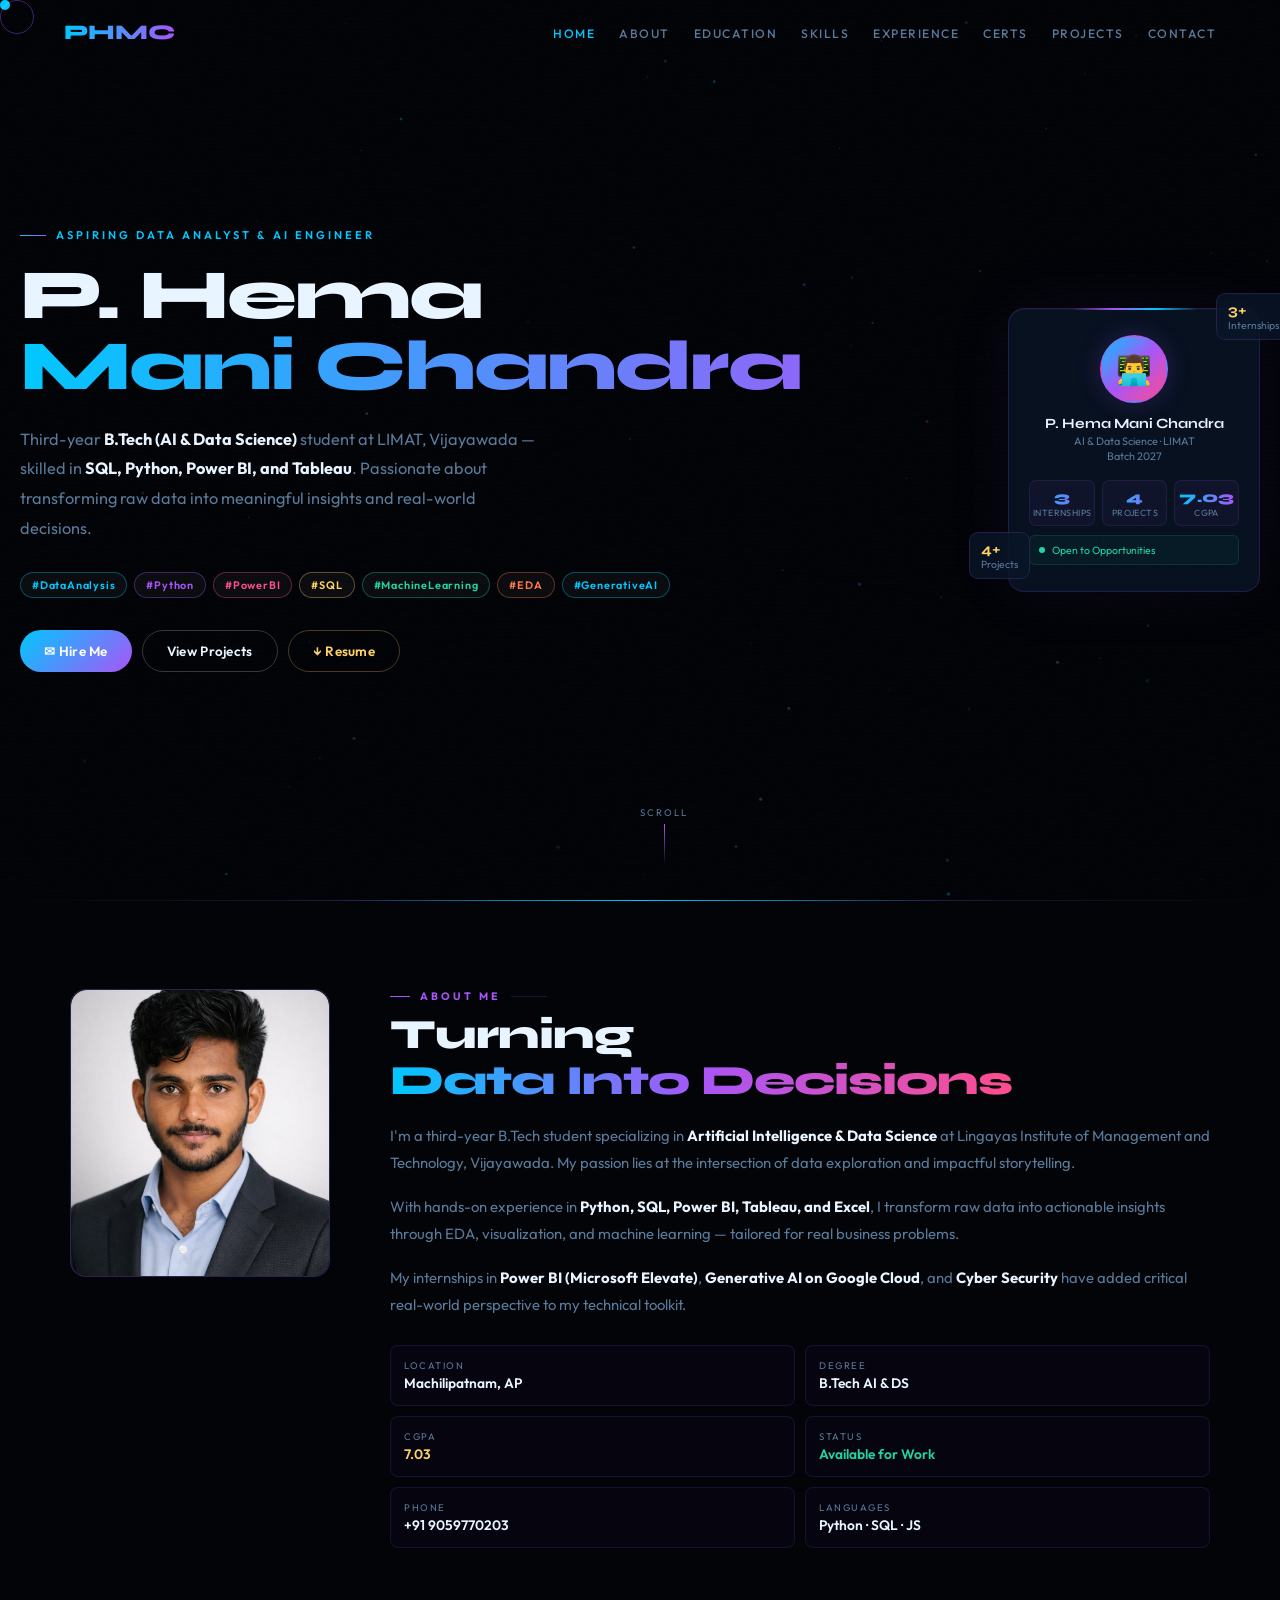
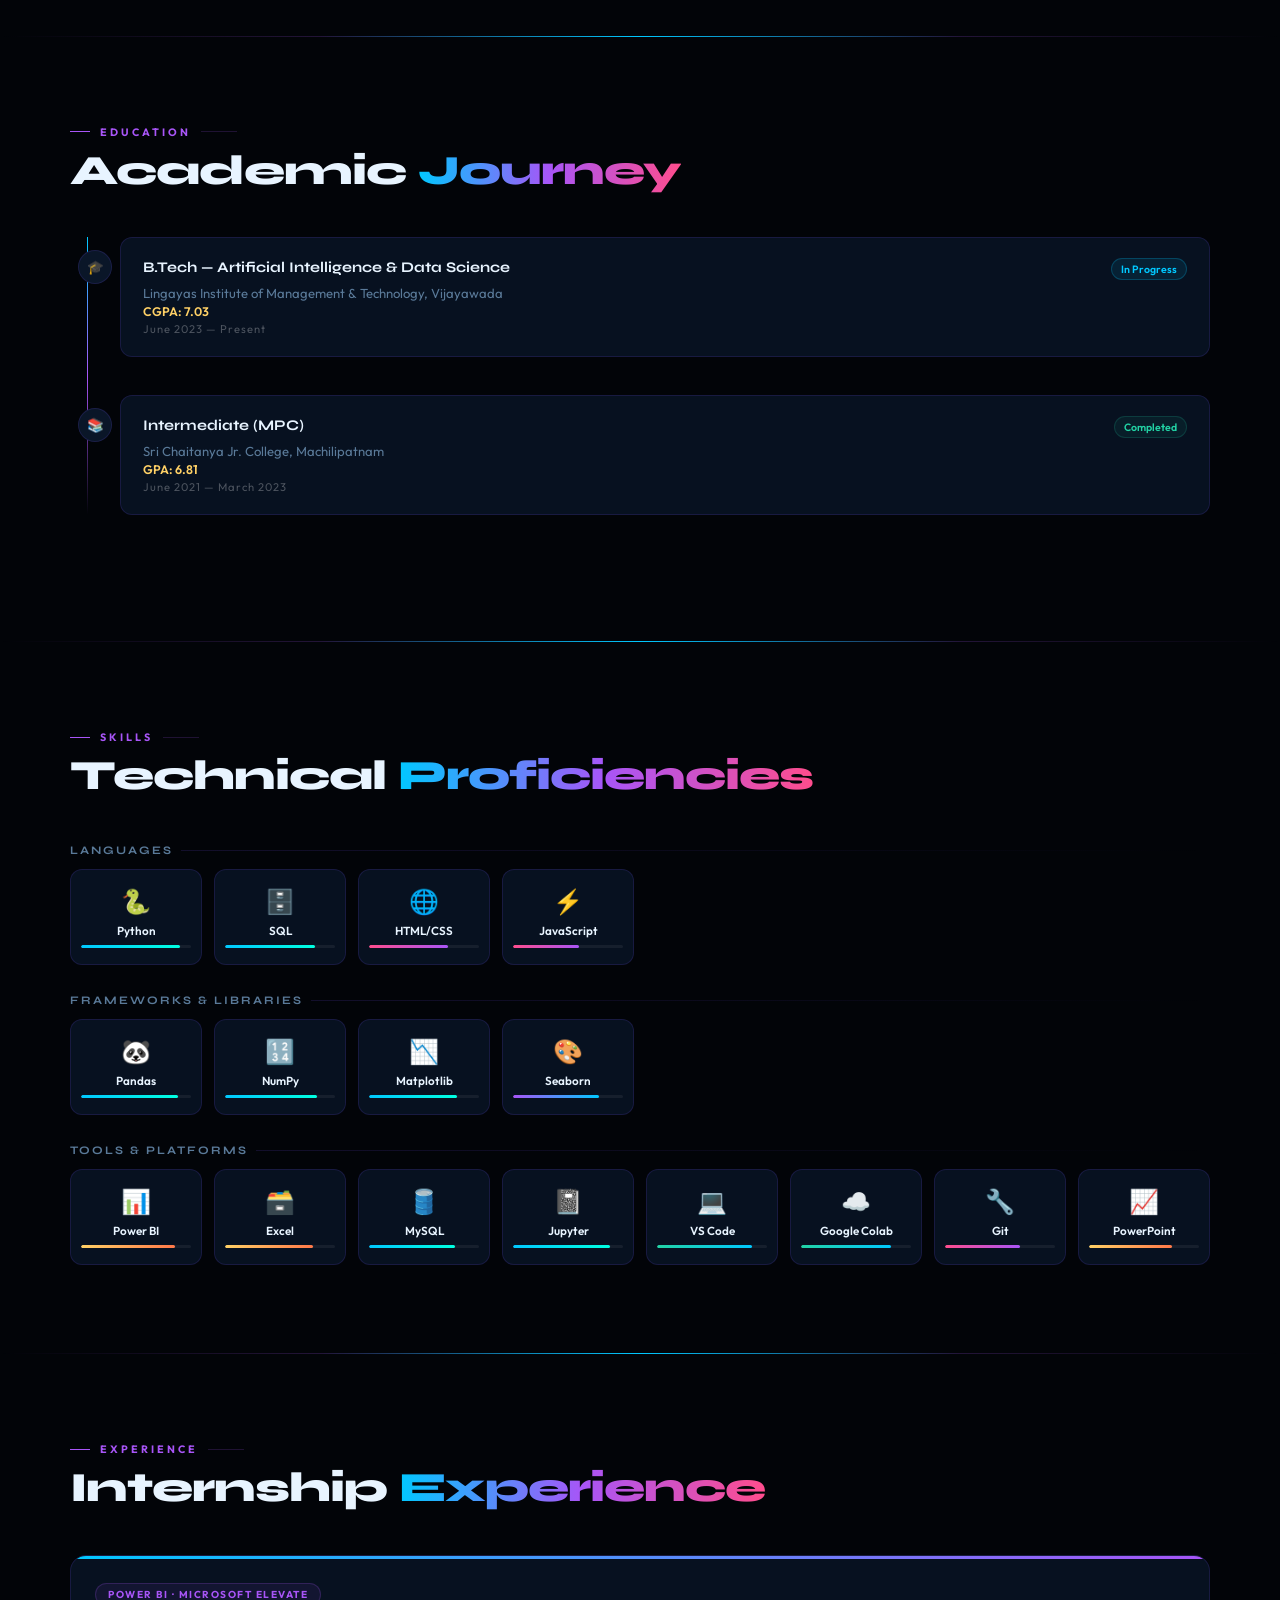
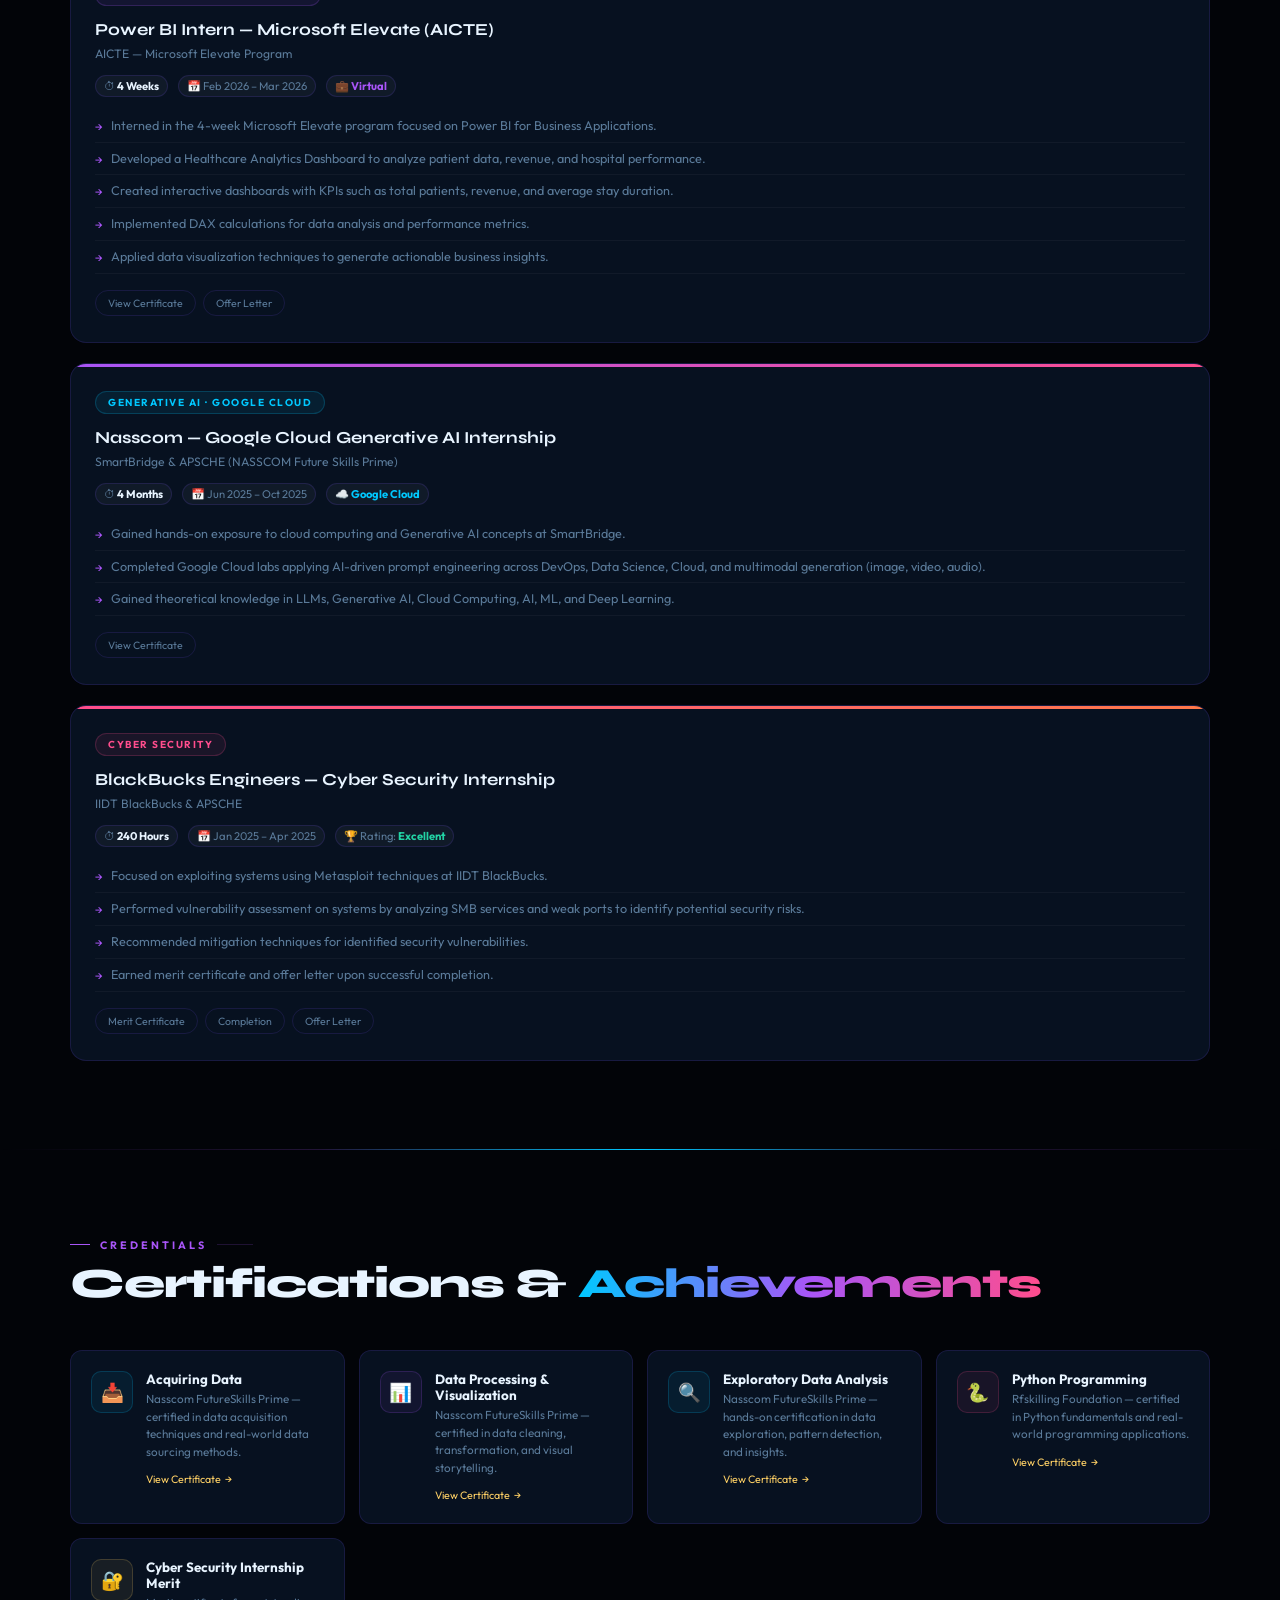
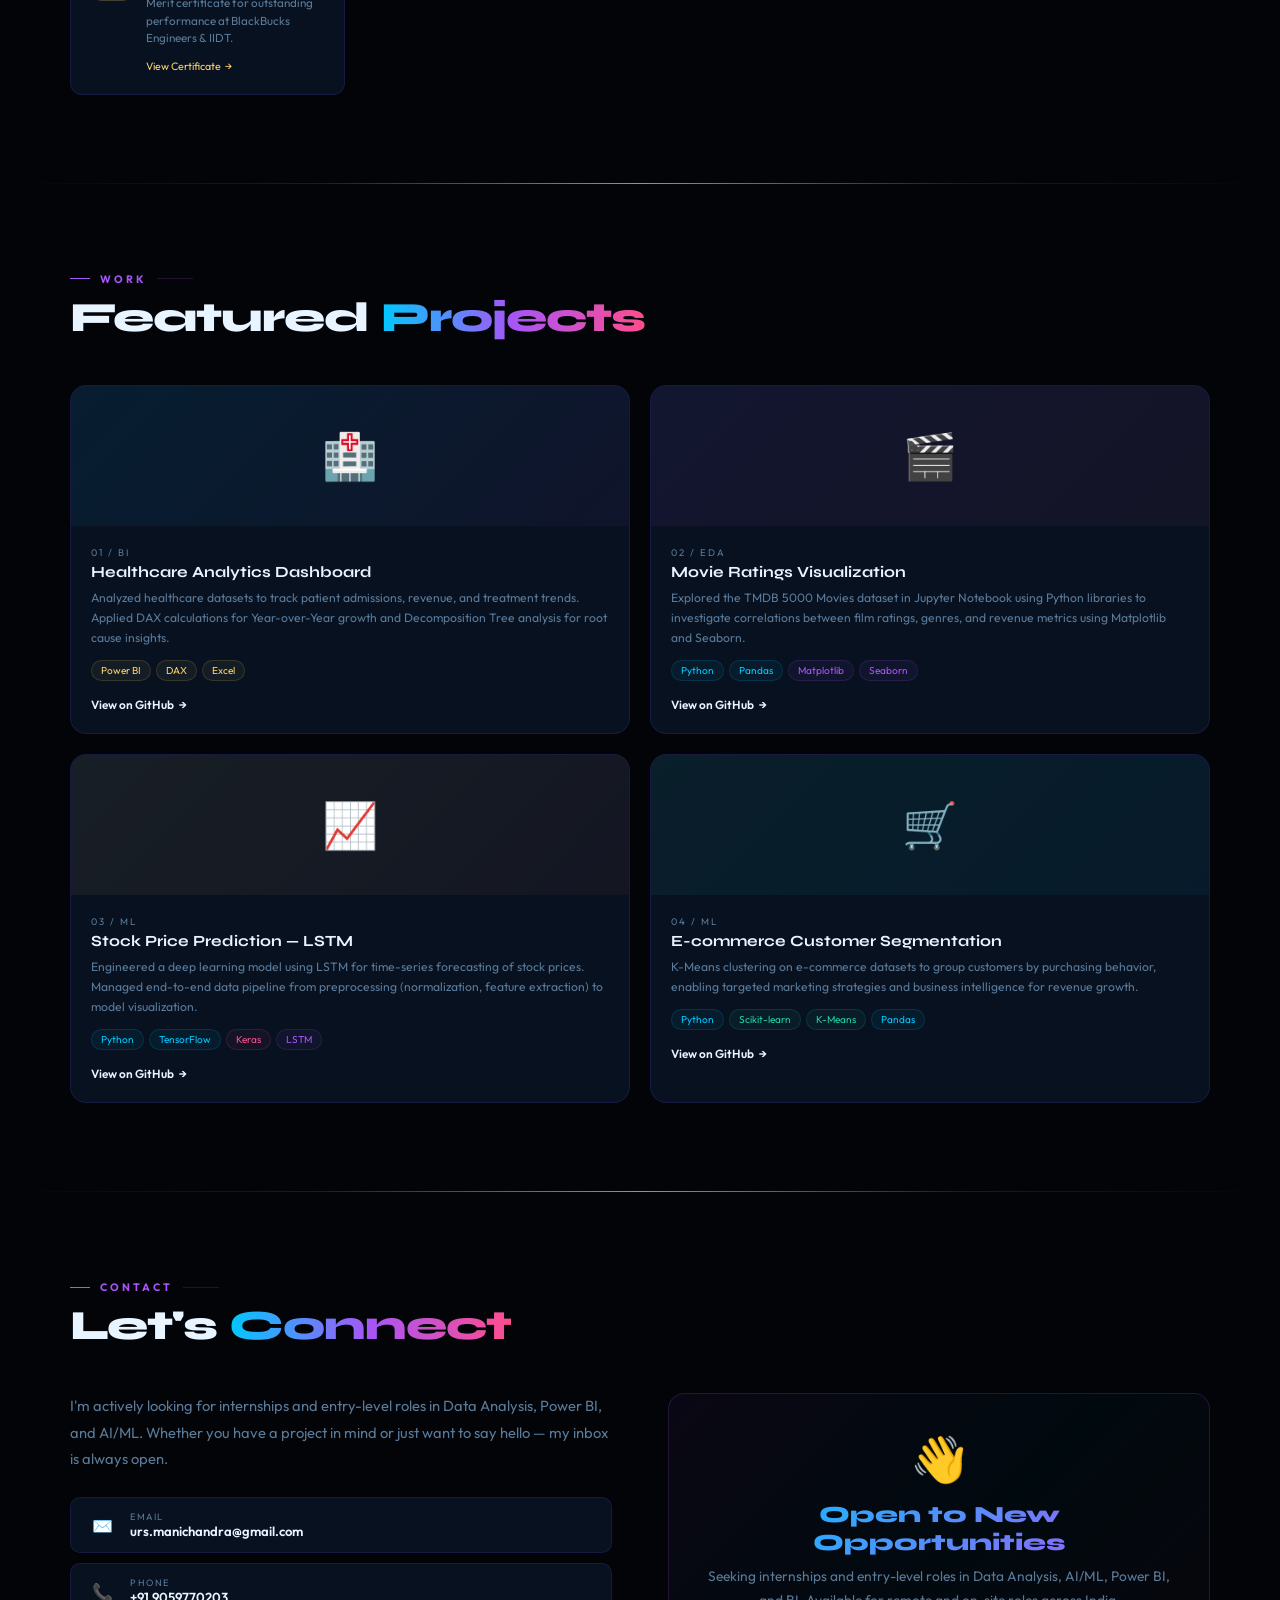
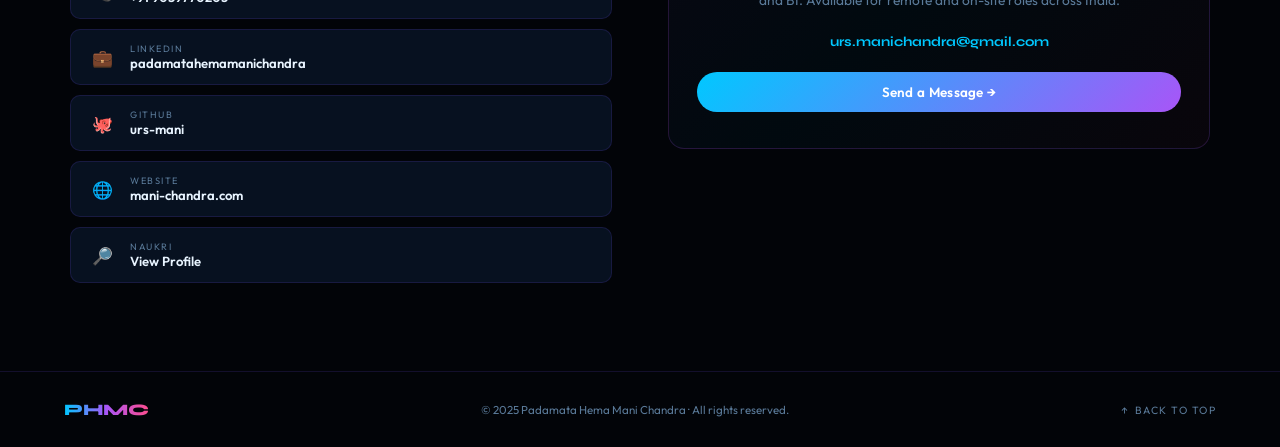
==== index.html @ 1ea4a329 "Add files via upload" ====
<!DOCTYPE html>
<html lang="en">

<head>
    <meta charset="UTF-8" />
    <meta name="viewport" content="width=device-width, initial-scale=1.0, viewport-fit=cover" />
    <meta name="theme-color" content="#020408" />
    <title>Padamata Hema Mani Chandra — Data Analyst & AI Engineer</title>
    <link rel="preconnect" href="https://fonts.googleapis.com" />
    <link
        href="https://fonts.googleapis.com/css2?family=Syne:wght@400;600;700;800&family=Outfit:wght@300;400;500;600&display=swap"
        rel="stylesheet" />
    <style>
        :root {
            --black: #020408;
            --panel: #0a1628;
            --border: rgba(120, 80, 255, 0.15);
            --cyan: #00c8ff;
            --cyan2: #00ffe0;
            --gold: #ffd166;
            --pink: #ff4d8d;
            --violet: #a855f7;
            --orange: #ff7849;
            --green: #22d3a5;
            --white: #e8f4ff;
            --muted: #5a7a99;
            --glass: rgba(10, 22, 40, 0.78);
            --glow-c: 0 0 28px rgba(0, 200, 255, 0.38);
            --glow-g: 0 0 28px rgba(255, 209, 102, 0.38);
            --glow-v: 0 0 28px rgba(168, 85, 247, 0.35);
            --glow-p: 0 0 28px rgba(255, 77, 141, 0.35);
            --fd: 'Syne', sans-serif;
            --fb: 'Outfit', sans-serif;
            --ease: cubic-bezier(0.16, 1, 0.3, 1);
            --nh: 64px;
        }

        *,
        *::before,
        *::after {
            margin: 0;
            padding: 0;
            box-sizing: border-box;
            -webkit-tap-highlight-color: transparent;
        }

        html {
            scroll-behavior: smooth;
        }

        body {
            background: var(--black);
            color: var(--white);
            font-family: var(--fb);
            overflow-x: hidden;
            min-width: 320px;
        }

        @media(pointer:fine) {
            body {
                cursor: none;
            }
        }

        @media(pointer:coarse) {

            #cursor,
            #cursor-trail {
                display: none !important
            }

            body {
                cursor: auto
            }

            a,
            button {
                cursor: pointer
            }
        }

        a {
            text-decoration: none;
            color: inherit;
        }

        /* ── BG CANVAS ── */
        #canvas {
            position: fixed;
            inset: 0;
            z-index: 0;
            opacity: 0.5;
            pointer-events: none;
        }

        .scanlines {
            position: fixed;
            inset: 0;
            z-index: 1;
            pointer-events: none;
            background: repeating-linear-gradient(0deg, transparent, transparent 2px, rgba(0, 0, 0, .018) 2px, rgba(0, 0, 0, .018) 4px);
        }

        body::after {
            content: '';
            position: fixed;
            inset: 0;
            z-index: 0;
            pointer-events: none;
            background-image: url("data:image/svg+xml,%3Csvg viewBox='0 0 200 200' xmlns='http://www.w3.org/2000/svg'%3E%3Cfilter id='n'%3E%3CfeTurbulence type='fractalNoise' baseFrequency='0.85' numOctaves='4' stitchTiles='stitch'/%3E%3C/filter%3E%3Crect width='100%25' height='100%25' filter='url(%23n)' opacity='0.03'/%3E%3C/svg%3E");
            opacity: .3;
        }

        /* ── CURSOR ── */
        #cursor {
            width: 10px;
            height: 10px;
            background: var(--cyan);
            border-radius: 50%;
            position: fixed;
            top: 0;
            left: 0;
            pointer-events: none;
            z-index: 9999;
            mix-blend-mode: screen;
            transition: transform .1s ease, background .2s;
        }

        #cursor-trail {
            width: 34px;
            height: 34px;
            border: 1px solid rgba(168, 85, 247, .4);
            border-radius: 50%;
            position: fixed;
            top: 0;
            left: 0;
            pointer-events: none;
            z-index: 9998;
        }

        body:has(a:hover) #cursor,
        body:has(button:hover) #cursor {
            transform: scale(3);
            background: var(--gold);
        }

        /* ── NAV ── */
        nav {
            position: fixed;
            top: 0;
            left: 0;
            right: 0;
            z-index: 200;
            height: var(--nh);
            padding: 0 5%;
            display: flex;
            align-items: center;
            justify-content: space-between;
            transition: all .4s var(--ease);
        }

        nav.scrolled {
            background: rgba(2, 4, 8, .93);
            backdrop-filter: blur(24px);
            -webkit-backdrop-filter: blur(24px);
            border-bottom: 1px solid var(--border);
        }

        .nav-logo {
            font-family: var(--fd);
            font-size: 1.3rem;
            font-weight: 800;
            background: linear-gradient(90deg, var(--cyan), var(--violet));
            -webkit-background-clip: text;
            -webkit-text-fill-color: transparent;
            background-clip: text;
            flex-shrink: 0;
        }

        .nav-links {
            display: flex;
            gap: 24px;
            list-style: none;
        }

        .nav-links a {
            font-size: .76rem;
            font-weight: 500;
            letter-spacing: 1.5px;
            text-transform: uppercase;
            color: var(--muted);
            position: relative;
            padding-bottom: 3px;
            transition: color .3s;
        }

        .nav-links a::after {
            content: '';
            position: absolute;
            bottom: 0;
            left: 0;
            width: 0;
            height: 1px;
            background: linear-gradient(90deg, var(--cyan), var(--violet));
            transition: width .3s var(--ease);
        }

        .nav-links a:hover {
            color: var(--cyan);
        }

        .nav-links a:hover::after {
            width: 100%;
        }

        /* hamburger */
        .ham {
            display: none;
            flex-direction: column;
            gap: 5px;
            background: none;
            border: none;
            padding: 8px;
            cursor: pointer;
            z-index: 210;
        }

        .ham span {
            display: block;
            width: 22px;
            height: 2px;
            background: linear-gradient(90deg, var(--cyan), var(--violet));
            border-radius: 2px;
            transition: all .35s var(--ease);
            transform-origin: center;
        }

        .ham.open span:nth-child(1) {
            transform: translateY(7px) rotate(45deg);
        }

        .ham.open span:nth-child(2) {
            opacity: 0;
            transform: scaleX(0);
        }

        .ham.open span:nth-child(3) {
            transform: translateY(-7px) rotate(-45deg);
        }

        .mob-nav {
            position: fixed;
            inset: 0;
            z-index: 190;
            background: rgba(2, 4, 8, .97);
            backdrop-filter: blur(30px);
            -webkit-backdrop-filter: blur(30px);
            display: flex;
            flex-direction: column;
            align-items: center;
            justify-content: center;
            gap: 26px;
            opacity: 0;
            pointer-events: none;
            transition: opacity .4s var(--ease);
        }

        .mob-nav.open {
            opacity: 1;
            pointer-events: all;
        }

        .mob-nav a {
            font-family: var(--fd);
            font-size: clamp(1.5rem, 5.5vw, 2rem);
            font-weight: 700;
            color: var(--white);
            transition: color .25s, opacity .4s, transform .4s;
            opacity: 0;
            transform: translateY(18px);
        }

        .mob-nav.open a {
            opacity: 1;
            transform: none;
        }

        .mob-nav.open a:nth-child(1) {
            transition-delay: .05s
        }

        .mob-nav.open a:nth-child(2) {
            transition-delay: .10s
        }

        .mob-nav.open a:nth-child(3) {
            transition-delay: .15s
        }

        .mob-nav.open a:nth-child(4) {
            transition-delay: .20s
        }

        .mob-nav.open a:nth-child(5) {
            transition-delay: .25s
        }

        .mob-nav.open a:nth-child(6) {
            transition-delay: .30s
        }

        .mob-nav.open a:nth-child(7) {
            transition-delay: .35s
        }

        .mob-nav a:hover {
            color: var(--cyan);
        }

        /* ── HERO ── */
        .hero {
            min-height: 100vh;
            min-height: 100dvh;
            padding: calc(var(--nh)+44px) 5% 80px;
            display: flex;
            align-items: center;
            position: relative;
            z-index: 2;
        }

        .hero-grid {
            display: grid;
            grid-template-columns: 1fr auto;
            gap: 56px;
            align-items: center;
            max-width: 1240px;
            margin: 0 auto;
            width: 100%;
        }

        .hero-ey {
            font-size: .7rem;
            font-weight: 600;
            letter-spacing: 3px;
            text-transform: uppercase;
            color: var(--cyan);
            display: flex;
            align-items: center;
            gap: 10px;
            margin-bottom: 18px;
            opacity: 0;
            transform: translateY(18px);
            animation: fu .8s var(--ease) .3s forwards;
        }

        .hero-ey::before {
            content: '';
            width: 26px;
            height: 1px;
            background: linear-gradient(90deg, var(--cyan), var(--violet));
            flex-shrink: 0;
        }

        .hero-name {
            font-family: var(--fd);
            font-size: clamp(2.2rem, 5.5vw, 4.8rem);
            font-weight: 800;
            line-height: 1.0;
            letter-spacing: -2px;
            margin-bottom: 20px;
            opacity: 0;
            transform: translateY(26px);
            animation: fu .9s var(--ease) .5s forwards;
        }

        .hero-name .l1 {
            display: block;
            color: var(--white);
        }

        .hero-name .l2 {
            display: block;
            background: linear-gradient(90deg, var(--cyan), var(--violet), var(--pink), var(--gold));
            -webkit-background-clip: text;
            -webkit-text-fill-color: transparent;
            background-clip: text;
            background-size: 300%;
            animation: shim 5s linear 1.6s infinite;
            min-height: 1.05em;
        }

        @keyframes shim {
            0% {
                background-position: 0%
            }

            100% {
                background-position: 300%
            }
        }

        .hero-desc {
            font-size: clamp(.88rem, 1.8vw, 1.02rem);
            line-height: 1.82;
            color: var(--muted);
            max-width: 520px;
            margin-bottom: 28px;
            opacity: 0;
            transform: translateY(18px);
            animation: fu .8s var(--ease) .7s forwards;
        }

        .hero-desc strong {
            color: var(--white);
        }

        .hero-tags {
            display: flex;
            flex-wrap: wrap;
            gap: 7px;
            margin-bottom: 32px;
            opacity: 0;
            transform: translateY(18px);
            animation: fu .8s var(--ease) .85s forwards;
        }

        .htag {
            font-size: .68rem;
            font-weight: 600;
            letter-spacing: .8px;
            padding: 5px 11px;
            border-radius: 20px;
            border: 1px solid;
            color: var(--white);
            background: rgba(255, 255, 255, .04);
            transition: all .3s;
            white-space: nowrap;
            cursor: default;
        }

        .htag:nth-child(1) {
            border-color: rgba(0, 200, 255, .35);
            color: var(--cyan);
        }

        .htag:nth-child(2) {
            border-color: rgba(168, 85, 247, .35);
            color: var(--violet);
        }

        .htag:nth-child(3) {
            border-color: rgba(255, 77, 141, .35);
            color: var(--pink);
        }

        .htag:nth-child(4) {
            border-color: rgba(255, 209, 102, .35);
            color: var(--gold);
        }

        .htag:nth-child(5) {
            border-color: rgba(34, 211, 165, .35);
            color: var(--green);
        }

        .htag:nth-child(6) {
            border-color: rgba(255, 120, 73, .35);
            color: var(--orange);
        }

        .htag:nth-child(7) {
            border-color: rgba(0, 200, 255, .35);
            color: var(--cyan);
        }

        .htag:hover {
            transform: scale(1.07);
        }

        .hero-btns {
            display: flex;
            gap: 10px;
            flex-wrap: wrap;
            opacity: 0;
            transform: translateY(18px);
            animation: fu .8s var(--ease) 1s forwards;
        }

        .btn {
            display: inline-flex;
            align-items: center;
            justify-content: center;
            gap: 8px;
            padding: 12px 24px;
            border-radius: 40px;
            font-family: var(--fb);
            font-size: .84rem;
            font-weight: 600;
            letter-spacing: .3px;
            border: none;
            transition: all .3s;
            position: relative;
            overflow: hidden;
            white-space: nowrap;
        }

        .btn::before {
            content: '';
            position: absolute;
            inset: 0;
            background: linear-gradient(90deg, transparent, rgba(255, 255, 255, .08), transparent);
            transform: translateX(-100%);
            transition: transform .5s;
        }

        .btn:hover::before {
            transform: translateX(100%);
        }

        .bp {
            background: linear-gradient(135deg, var(--cyan), var(--violet));
            color: #fff;
        }

        .bp:hover {
            box-shadow: var(--glow-v);
            transform: translateY(-2px);
        }

        .bs {
            background: transparent;
            color: var(--white);
            border: 1px solid rgba(255, 255, 255, .2);
        }

        .bs:hover {
            border-color: var(--violet);
            color: var(--violet);
        }

        .bg {
            background: transparent;
            color: var(--gold);
            border: 1px solid rgba(255, 209, 102, .28);
        }

        .bg:hover {
            border-color: var(--gold);
            box-shadow: var(--glow-g);
        }

        /* ID Card */
        .hero-vis {
            opacity: 0;
            transform: translateX(34px) scale(.97);
            animation: fr 1s var(--ease) .8s forwards;
        }

        .idc {
            width: 252px;
            background: var(--glass);
            border: 1px solid rgba(168, 85, 247, .18);
            border-radius: 16px;
            padding: 26px 20px;
            backdrop-filter: blur(20px);
            -webkit-backdrop-filter: blur(20px);
            position: relative;
            box-shadow: 0 0 70px rgba(168, 85, 247, .07), inset 0 1px 0 rgba(255, 255, 255, .04);
        }

        .idc::before {
            content: '';
            position: absolute;
            top: -1px;
            left: 25%;
            right: 25%;
            height: 2px;
            background: linear-gradient(90deg, transparent, var(--violet), var(--cyan), transparent);
            border-radius: 2px;
        }

        .idc-photo {
            width: 68px;
            height: 68px;
            border-radius: 50%;
            background: linear-gradient(135deg, var(--cyan), var(--violet), var(--pink));
            display: flex;
            align-items: center;
            justify-content: center;
            font-size: 1.8rem;
            margin: 0 auto 12px;
            border: 2px solid rgba(168, 85, 247, .35);
            box-shadow: 0 0 26px rgba(168, 85, 247, .2);
        }

        .idc h3 {
            font-family: var(--fd);
            font-size: .88rem;
            font-weight: 700;
            text-align: center;
            margin-bottom: 2px;
        }

        .idc>p {
            font-size: .68rem;
            color: var(--muted);
            text-align: center;
            margin-bottom: 16px;
            line-height: 1.4;
        }

        .idc-stats {
            display: flex;
            gap: 7px;
        }

        .istat {
            flex: 1;
            background: rgba(168, 85, 247, .05);
            border: 1px solid rgba(168, 85, 247, .12);
            border-radius: 7px;
            padding: 7px 3px;
            text-align: center;
        }

        .istat-n {
            font-family: var(--fd);
            font-size: .95rem;
            font-weight: 800;
            background: linear-gradient(90deg, var(--cyan), var(--violet));
            -webkit-background-clip: text;
            -webkit-text-fill-color: transparent;
            background-clip: text;
        }

        .istat-l {
            font-size: .56rem;
            color: var(--muted);
            text-transform: uppercase;
            letter-spacing: .4px;
            margin-top: 1px;
        }

        .idc-badge {
            display: flex;
            align-items: center;
            gap: 7px;
            background: rgba(34, 211, 165, .05);
            border: 1px solid rgba(34, 211, 165, .14);
            border-radius: 6px;
            padding: 7px 9px;
            margin-top: 9px;
        }

        .idot {
            width: 6px;
            height: 6px;
            border-radius: 50%;
            background: var(--green);
            animation: pulse 2s infinite;
            flex-shrink: 0;
        }

        .idc-badge span {
            font-size: .66rem;
            color: var(--green);
        }

        .fchip {
            position: absolute;
            background: var(--glass);
            border: 1px solid rgba(168, 85, 247, .18);
            border-radius: 9px;
            padding: 7px 11px;
            backdrop-filter: blur(12px);
            -webkit-backdrop-filter: blur(12px);
            font-size: .65rem;
            color: var(--muted);
            animation: fy 4s ease-in-out infinite;
        }

        .fchip .fv {
            font-family: var(--fd);
            font-size: .95rem;
            color: var(--gold);
            font-weight: 700;
            display: block;
        }

        .fc1 {
            top: -16px;
            right: -32px;
            animation-delay: 0s;
        }

        .fc2 {
            bottom: 12px;
            left: -40px;
            animation-delay: 2s;
        }

        /* scroll hint */
        .scroll-hint {
            position: absolute;
            bottom: 34px;
            left: 50%;
            transform: translateX(-50%);
            display: flex;
            flex-direction: column;
            align-items: center;
            gap: 6px;
            opacity: 0;
            animation: fu .7s 1.7s forwards;
            z-index: 2;
        }

        .scroll-hint span {
            font-size: .6rem;
            letter-spacing: 2px;
            text-transform: uppercase;
            color: var(--muted);
        }

        .sline {
            width: 1px;
            height: 42px;
            background: linear-gradient(to bottom, var(--violet), transparent);
            animation: sp 2s ease-in-out infinite;
        }

        /* ── KEYFRAMES ── */
        @keyframes fu {
            to {
                opacity: 1;
                transform: translateY(0)
            }
        }

        @keyframes fr {
            to {
                opacity: 1;
                transform: translateX(0) scale(1)
            }
        }

        @keyframes fy {

            0%,
            100% {
                transform: translateY(0)
            }

            50% {
                transform: translateY(-9px)
            }
        }

        @keyframes pulse {

            0%,
            100% {
                opacity: 1
            }

            50% {
                opacity: .35
            }
        }

        @keyframes sp {

            0%,
            100% {
                opacity: .3
            }

            50% {
                opacity: 1
            }
        }

        /* ── SECTIONS ── */
        section {
            position: relative;
            z-index: 2;
            padding: 88px 5%;
        }

        .si {
            max-width: 1140px;
            margin: 0 auto;
        }

        .slbl {
            font-size: .67rem;
            font-weight: 700;
            letter-spacing: 3px;
            text-transform: uppercase;
            color: var(--violet);
            display: flex;
            align-items: center;
            gap: 10px;
            margin-bottom: 9px;
        }

        .slbl::before {
            content: '';
            width: 20px;
            height: 1px;
            background: var(--violet);
            flex-shrink: 0;
        }

        .slbl::after {
            content: '';
            width: 36px;
            height: 1px;
            background: rgba(168, 85, 247, .18);
        }

        .stitle {
            font-family: var(--fd);
            font-size: clamp(1.5rem, 3.5vw, 2.6rem);
            font-weight: 800;
            letter-spacing: -1px;
            line-height: 1.1;
            margin-bottom: 44px;
        }

        .stitle span {
            background: linear-gradient(90deg, var(--cyan), var(--violet), var(--pink));
            -webkit-background-clip: text;
            -webkit-text-fill-color: transparent;
            background-clip: text;
        }

        .divider {
            height: 1px;
            background: linear-gradient(90deg, transparent, rgba(168, 85, 247, .2), var(--cyan), rgba(168, 85, 247, .2), transparent);
            position: relative;
            z-index: 2;
        }

        /* reveal */
        .rev {
            opacity: 0;
            transform: translateY(34px);
            transition: opacity .7s var(--ease), transform .7s var(--ease);
        }

        .rl {
            opacity: 0;
            transform: translateX(-34px);
            transition: opacity .7s var(--ease), transform .7s var(--ease);
        }

        .rr {
            opacity: 0;
            transform: translateX(34px);
            transition: opacity .7s var(--ease), transform .7s var(--ease);
        }

        .rev.on,
        .rl.on,
        .rr.on {
            opacity: 1;
            transform: none;
        }

        /* ── ABOUT ── */
        .about-grid {
            display: grid;
            grid-template-columns: auto 1fr;
            gap: 60px;
            align-items: start;
        }

        .about-vis {
            width: 260px;
            flex-shrink: 0;
            position: relative;
        }

        .about-img {
            width: 100%;
            padding-bottom: 110%;
            background: var(--panel);
            border: 1px solid rgba(168, 85, 247, .2);
            border-radius: 16px;
            overflow: hidden;
            position: relative;
        }

        .about-img::after {
            content: '';
            position: absolute;
            inset: 0;
            background: linear-gradient(135deg, rgba(0, 200, 255, .06), transparent 55%, rgba(168, 85, 247, .06));
        }

        .about-init {
            position: absolute;
            inset: 0;
            display: flex;
            align-items: center;
            justify-content: center;
            z-index: 1;
        }

        .about-init span {
            font-family: var(--fd);
            font-size: 5rem;
            font-weight: 800;
            background: linear-gradient(135deg, var(--cyan), var(--violet), var(--pink));
            -webkit-background-clip: text;
            -webkit-text-fill-color: transparent;
            background-clip: text;
        }

        .ac {
            position: absolute;
            width: 48px;
            height: 48px;
        }

        .ac.tl {
            top: 12px;
            left: 12px;
            border-top: 2px solid var(--cyan);
            border-left: 2px solid var(--cyan);
        }

        .ac.br {
            bottom: 12px;
            right: 12px;
            border-bottom: 2px solid var(--violet);
            border-right: 2px solid var(--violet);
        }

        .afloat {
            position: absolute;
            bottom: -14px;
            right: -14px;
            background: var(--glass);
            border: 1px solid rgba(168, 85, 247, .2);
            border-radius: 11px;
            padding: 12px 16px;
            backdrop-filter: blur(16px);
            -webkit-backdrop-filter: blur(16px);
        }

        .afloat .bn {
            font-family: var(--fd);
            font-size: 1.7rem;
            color: var(--violet);
            font-weight: 800;
            line-height: 1;
        }

        .afloat p {
            font-size: .62rem;
            color: var(--muted);
            margin-top: 2px;
        }

        .acontent p {
            font-size: .93rem;
            line-height: 1.85;
            color: var(--muted);
            margin-bottom: 16px;
        }

        .acontent p strong {
            color: var(--white);
        }

        .adetails {
            display: grid;
            grid-template-columns: 1fr 1fr;
            gap: 10px;
            margin-top: 26px;
        }

        .adtl {
            background: rgba(168, 85, 247, .03);
            border: 1px solid var(--border);
            border-radius: 8px;
            padding: 13px;
            transition: all .3s;
        }

        .adtl:hover {
            background: rgba(168, 85, 247, .07);
            border-color: rgba(168, 85, 247, .28);
        }

        .adtl-l {
            font-size: .6rem;
            color: var(--muted);
            text-transform: uppercase;
            letter-spacing: 1.5px;
            margin-bottom: 3px;
        }

        .adtl-v {
            font-size: .86rem;
            font-weight: 600;
            color: var(--white);
        }

        /* ── EDUCATION ── */
        .edu-tl {
            position: relative;
            padding-left: 50px;
        }

        .edu-tl::before {
            content: '';
            position: absolute;
            left: 17px;
            top: 0;
            bottom: 0;
            width: 1px;
            background: linear-gradient(to bottom, var(--cyan), var(--violet), transparent);
        }

        .edu-item {
            margin-bottom: 38px;
            position: relative;
            opacity: 0;
            transform: translateX(-26px);
            transition: opacity .7s var(--ease), transform .7s var(--ease);
        }

        .edu-item.on {
            opacity: 1;
            transform: none;
        }

        .edot {
            position: absolute;
            left: -42px;
            top: 13px;
            width: 34px;
            height: 34px;
            border-radius: 50%;
            background: var(--panel);
            border: 1px solid var(--border);
            display: flex;
            align-items: center;
            justify-content: center;
            font-size: .85rem;
            transition: all .3s;
        }

        .edu-card {
            background: var(--glass);
            border: 1px solid var(--border);
            border-radius: 12px;
            padding: 20px 22px;
            backdrop-filter: blur(12px);
            -webkit-backdrop-filter: blur(12px);
            transition: all .3s;
        }

        .edu-card:hover {
            border-color: rgba(168, 85, 247, .32);
            box-shadow: var(--glow-v);
        }

        .edu-item:hover .edot {
            border-color: var(--violet);
            box-shadow: var(--glow-v);
        }

        .edu-hd {
            display: flex;
            justify-content: space-between;
            align-items: flex-start;
            flex-wrap: wrap;
            gap: 7px;
            margin-bottom: 5px;
        }

        .edeg {
            font-family: var(--fd);
            font-size: .92rem;
            font-weight: 700;
        }

        .ebadge {
            font-size: .66rem;
            padding: 3px 9px;
            border-radius: 20px;
            font-weight: 600;
            flex-shrink: 0;
        }

        .ba {
            background: rgba(0, 200, 255, .09);
            color: var(--cyan);
            border: 1px solid rgba(0, 200, 255, .22);
        }

        .bd {
            background: rgba(34, 211, 165, .07);
            color: var(--green);
            border: 1px solid rgba(34, 211, 165, .16);
        }

        .eschool {
            font-size: .82rem;
            color: var(--muted);
            margin-bottom: 3px;
        }

        .egpa {
            font-size: .78rem;
            color: var(--gold);
            font-weight: 600;
            margin-bottom: 3px;
        }

        .eyr {
            font-size: .7rem;
            color: rgba(255, 255, 255, .28);
            letter-spacing: 1px;
        }

        /* ── SKILLS ── */
        .skills-grid {
            display: grid;
            grid-template-columns: repeat(auto-fill, minmax(128px, 1fr));
            gap: 12px;
        }

        .sk-card {
            background: var(--glass);
            border: 1px solid var(--border);
            border-radius: 12px;
            padding: 16px 10px;
            display: flex;
            flex-direction: column;
            align-items: center;
            gap: 7px;
            text-align: center;
            transition: all .3s;
            position: relative;
            overflow: hidden;
        }

        .sk-card::after {
            content: '';
            position: absolute;
            bottom: 0;
            left: 0;
            right: 0;
            height: 2px;
            background: linear-gradient(90deg, var(--cyan), var(--violet), var(--pink));
            transform: scaleX(0);
            transform-origin: left;
            transition: transform .4s var(--ease);
        }

        .sk-card:hover::after {
            transform: scaleX(1);
        }

        .sk-card:hover {
            border-color: rgba(168, 85, 247, .3);
            transform: translateY(-4px);
            box-shadow: 0 8px 32px rgba(168, 85, 247, .1);
        }

        .sk-i {
            font-size: 1.5rem;
        }

        .sk-n {
            font-size: .73rem;
            font-weight: 600;
            color: var(--white);
        }

        .sk-bar {
            width: 100%;
            height: 3px;
            background: rgba(255, 255, 255, .06);
            border-radius: 2px;
            overflow: hidden;
        }

        .sk-fill {
            height: 100%;
            width: 0;
            border-radius: 2px;
            transition: width 1.4s var(--ease);
        }

        .fc {
            background: linear-gradient(90deg, var(--cyan), var(--cyan2));
        }

        .fg {
            background: linear-gradient(90deg, var(--gold), var(--orange));
        }

        .fp {
            background: linear-gradient(90deg, var(--pink), var(--violet));
        }

        .fv2 {
            background: linear-gradient(90deg, var(--violet), var(--cyan));
        }

        .fg2 {
            background: linear-gradient(90deg, var(--green), var(--cyan));
        }

        /* skills category labels */
        .sk-section-title {
            font-family: var(--fd);
            font-size: .72rem;
            font-weight: 700;
            letter-spacing: 2px;
            text-transform: uppercase;
            color: var(--muted);
            margin-bottom: 12px;
            margin-top: 28px;
            display: flex;
            align-items: center;
            gap: 8px;
        }

        .sk-section-title::after {
            content: '';
            flex: 1;
            height: 1px;
            background: linear-gradient(90deg, var(--border), transparent);
        }

        .sk-section-title:first-child {
            margin-top: 0;
        }

        /* ── INTERNSHIPS ── */
        .int-grid {
            display: grid;
            grid-template-columns: 1fr;
            gap: 20px;
        }

        .int-card {
            background: var(--glass);
            border: 1px solid var(--border);
            border-radius: 16px;
            padding: 26px 24px;
            backdrop-filter: blur(16px);
            -webkit-backdrop-filter: blur(16px);
            transition: all .4s;
            position: relative;
            overflow: hidden;
        }

        .int-card::before {
            content: '';
            position: absolute;
            top: 0;
            left: 0;
            right: 0;
            height: 3px;
        }

        .int-card.ic1::before {
            background: linear-gradient(90deg, var(--cyan), var(--violet));
        }

        .int-card.ic2::before {
            background: linear-gradient(90deg, var(--violet), var(--pink));
        }

        .int-card.ic3::before {
            background: linear-gradient(90deg, var(--pink), var(--orange));
        }

        .int-card:hover {
            transform: translateY(-4px);
            box-shadow: 0 12px 40px rgba(168, 85, 247, .1);
            border-color: rgba(168, 85, 247, .22);
        }

        .itag {
            font-size: .63rem;
            font-weight: 700;
            letter-spacing: 1.5px;
            text-transform: uppercase;
            padding: 4px 12px;
            border-radius: 20px;
            display: inline-block;
            margin-bottom: 13px;
        }

        .tc {
            background: rgba(255, 77, 141, .08);
            color: var(--pink);
            border: 1px solid rgba(255, 77, 141, .2);
        }

        .ta {
            background: rgba(0, 200, 255, .08);
            color: var(--cyan);
            border: 1px solid rgba(0, 200, 255, .2);
        }

        .tv {
            background: rgba(168, 85, 247, .08);
            color: var(--violet);
            border: 1px solid rgba(168, 85, 247, .2);
        }

        .ititle {
            font-family: var(--fd);
            font-size: 1.05rem;
            font-weight: 700;
            margin-bottom: 4px;
            line-height: 1.3;
        }

        .iorg {
            font-size: .76rem;
            color: var(--muted);
            margin-bottom: 13px;
            line-height: 1.4;
        }

        .imeta {
            display: flex;
            flex-wrap: wrap;
            gap: 10px;
            margin-bottom: 13px;
        }

        .im {
            font-size: .7rem;
            color: var(--muted);
            background: rgba(255, 255, 255, .04);
            padding: 3px 8px;
            border-radius: 20px;
            border: 1px solid var(--border);
        }

        .im strong {
            color: var(--white);
        }

        .ilist {
            list-style: none;
            margin-bottom: 16px;
        }

        .ilist li {
            font-size: .79rem;
            color: var(--muted);
            padding: 6px 0;
            border-bottom: 1px solid rgba(255, 255, 255, .04);
            display: flex;
            align-items: flex-start;
            gap: 8px;
            line-height: 1.55;
        }

        .ilist li::before {
            content: '→';
            color: var(--violet);
            flex-shrink: 0;
            font-size: .72rem;
            margin-top: 2px;
        }

        .ilinks {
            display: flex;
            gap: 7px;
            flex-wrap: wrap;
        }

        .ilink {
            font-size: .66rem;
            padding: 5px 12px;
            border-radius: 20px;
            border: 1px solid var(--border);
            color: var(--muted);
            transition: all .3s;
        }

        .ilink:hover {
            border-color: var(--violet);
            color: var(--violet);
        }

        /* ── CERTIFICATIONS ── */
        .certs-grid {
            display: grid;
            grid-template-columns: repeat(auto-fill, minmax(250px, 1fr));
            gap: 14px;
        }

        .cert-card {
            background: var(--glass);
            border: 1px solid var(--border);
            border-radius: 12px;
            padding: 20px;
            display: flex;
            gap: 13px;
            align-items: flex-start;
            backdrop-filter: blur(12px);
            -webkit-backdrop-filter: blur(12px);
            transition: all .3s;
            position: relative;
            overflow: hidden;
        }

        .cert-card:hover {
            transform: translateY(-3px);
            box-shadow: 0 8px 28px rgba(255, 209, 102, .1);
            border-color: rgba(255, 209, 102, .28);
        }

        .cert-ico {
            width: 42px;
            height: 42px;
            border-radius: 10px;
            flex-shrink: 0;
            display: flex;
            align-items: center;
            justify-content: center;
            font-size: 1.15rem;
            border: 1px solid;
        }

        .cert-ico.cg {
            background: rgba(255, 209, 102, .07);
            border-color: rgba(255, 209, 102, .18);
        }

        .cert-ico.cc {
            background: rgba(0, 200, 255, .07);
            border-color: rgba(0, 200, 255, .18);
        }

        .cert-ico.cv {
            background: rgba(168, 85, 247, .07);
            border-color: rgba(168, 85, 247, .18);
        }

        .cert-ico.cp {
            background: rgba(255, 77, 141, .07);
            border-color: rgba(255, 77, 141, .18);
        }

        .cert-ico.cog {
            background: rgba(34, 211, 165, .07);
            border-color: rgba(34, 211, 165, .18);
        }

        .cert-info h4 {
            font-size: .84rem;
            font-weight: 700;
            margin-bottom: 3px;
        }

        .cert-info p {
            font-size: .73rem;
            color: var(--muted);
            line-height: 1.5;
            margin-bottom: 7px;
        }

        .cert-lnk {
            font-size: .67rem;
            color: var(--gold);
            display: inline-flex;
            align-items: center;
            gap: 4px;
            transition: gap .3s;
        }

        .cert-lnk:hover {
            gap: 8px;
        }

        .cert-lnk::after {
            content: '→';
        }

        /* ── PROJECTS ── */
        .proj-grid {
            display: grid;
            grid-template-columns: 1fr 1fr;
            gap: 20px;
        }

        .proj-card {
            background: var(--glass);
            border: 1px solid var(--border);
            border-radius: 16px;
            overflow: hidden;
            backdrop-filter: blur(16px);
            -webkit-backdrop-filter: blur(16px);
            transition: all .4s;
            position: relative;
        }

        .proj-card:hover {
            transform: translateY(-5px);
            box-shadow: 0 14px 42px rgba(168, 85, 247, .12);
            border-color: rgba(168, 85, 247, .25);
        }

        .proj-prev {
            height: 140px;
            display: flex;
            align-items: center;
            justify-content: center;
            font-size: 2.8rem;
            transition: transform .4s;
        }

        .proj-prev.pp1 {
            background: linear-gradient(135deg, rgba(0, 200, 255, .07), rgba(168, 85, 247, .05));
        }

        .proj-prev.pp2 {
            background: linear-gradient(135deg, rgba(168, 85, 247, .07), rgba(255, 77, 141, .05));
        }

        .proj-prev.pp3 {
            background: linear-gradient(135deg, rgba(255, 209, 102, .07), rgba(255, 120, 73, .05));
        }

        .proj-prev.pp4 {
            background: linear-gradient(135deg, rgba(34, 211, 165, .07), rgba(0, 200, 255, .05));
        }

        .proj-card:hover .proj-prev {
            transform: scale(1.06);
        }

        .proj-body {
            padding: 20px;
        }

        .proj-num {
            font-size: .6rem;
            color: var(--muted);
            letter-spacing: 2px;
            text-transform: uppercase;
            margin-bottom: 5px;
        }

        .proj-title {
            font-family: var(--fd);
            font-size: .97rem;
            font-weight: 700;
            margin-bottom: 7px;
        }

        .proj-desc {
            font-size: .76rem;
            color: var(--muted);
            line-height: 1.65;
            margin-bottom: 12px;
        }

        .proj-stack {
            display: flex;
            flex-wrap: wrap;
            gap: 5px;
            margin-bottom: 12px;
        }

        .ptch {
            font-size: .63rem;
            padding: 3px 9px;
            border-radius: 20px;
        }

        .ptch.pc {
            background: rgba(0, 200, 255, .06);
            color: var(--cyan);
            border: 1px solid rgba(0, 200, 255, .14);
        }

        .ptch.pv {
            background: rgba(168, 85, 247, .06);
            color: var(--violet);
            border: 1px solid rgba(168, 85, 247, .14);
        }

        .ptch.pg {
            background: rgba(255, 209, 102, .06);
            color: var(--gold);
            border: 1px solid rgba(255, 209, 102, .14);
        }

        .ptch.pp {
            background: rgba(255, 77, 141, .06);
            color: var(--pink);
            border: 1px solid rgba(255, 77, 141, .14);
        }

        .ptch.pgr {
            background: rgba(34, 211, 165, .06);
            color: var(--green);
            border: 1px solid rgba(34, 211, 165, .14);
        }

        .plnk {
            font-size: .74rem;
            color: var(--white);
            font-weight: 600;
            display: inline-flex;
            align-items: center;
            gap: 5px;
            transition: all .3s;
        }

        .plnk:hover {
            color: var(--violet);
            gap: 9px;
        }

        .plnk::after {
            content: '→';
        }

        /* ── CONTACT ── */
        .con-grid {
            display: grid;
            grid-template-columns: 1fr 1fr;
            gap: 56px;
            align-items: start;
        }

        .con-intro {
            font-size: .92rem;
            line-height: 1.82;
            color: var(--muted);
            margin-bottom: 24px;
        }

        .con-items {
            display: flex;
            flex-direction: column;
            gap: 10px;
        }

        .con-item {
            display: flex;
            align-items: center;
            gap: 13px;
            background: var(--glass);
            border: 1px solid var(--border);
            border-radius: 10px;
            padding: 13px 16px;
            transition: all .3s;
        }

        .con-item:hover {
            border-color: rgba(168, 85, 247, .28);
            transform: translateX(5px);
            box-shadow: 0 4px 18px rgba(168, 85, 247, .07);
        }

        .ci-ico {
            font-size: 1.05rem;
            width: 30px;
            text-align: center;
            flex-shrink: 0;
        }

        .ci-l {
            font-size: .58rem;
            color: var(--muted);
            text-transform: uppercase;
            letter-spacing: 1.5px;
        }

        .ci-v {
            font-size: .82rem;
            font-weight: 600;
            color: var(--white);
            margin-top: 1px;
        }

        .con-cta {
            background: linear-gradient(135deg, rgba(168, 85, 247, .05), rgba(0, 200, 255, .03), rgba(255, 77, 141, .03));
            border: 1px solid rgba(168, 85, 247, .18);
            border-radius: 16px;
            padding: 36px 28px;
            text-align: center;
        }

        .con-cta h3 {
            font-family: var(--fd);
            font-size: 1.45rem;
            font-weight: 800;
            margin-bottom: 9px;
            line-height: 1.2;
            background: linear-gradient(135deg, var(--cyan), var(--violet));
            -webkit-background-clip: text;
            -webkit-text-fill-color: transparent;
            background-clip: text;
        }

        .con-cta p {
            color: var(--muted);
            font-size: .86rem;
            margin-bottom: 22px;
            line-height: 1.7;
        }

        .cta-mail {
            font-family: var(--fd);
            font-size: .84rem;
            font-weight: 700;
            color: var(--cyan);
            display: block;
            margin-bottom: 22px;
            word-break: break-all;
            transition: color .3s;
        }

        .cta-mail:hover {
            color: var(--violet);
        }

        /* ── FOOTER ── */
        footer {
            position: relative;
            z-index: 2;
            border-top: 1px solid var(--border);
            padding: 28px 5%;
            display: flex;
            justify-content: space-between;
            align-items: center;
            flex-wrap: wrap;
            gap: 10px;
        }

        .flogo {
            font-family: var(--fd);
            font-size: 1rem;
            font-weight: 800;
            background: linear-gradient(90deg, var(--cyan), var(--violet), var(--pink));
            -webkit-background-clip: text;
            -webkit-text-fill-color: transparent;
            background-clip: text;
        }

        footer p {
            font-size: .72rem;
            color: var(--muted);
        }

        .btop {
            font-size: .66rem;
            letter-spacing: 1.5px;
            text-transform: uppercase;
            color: var(--muted);
            display: flex;
            align-items: center;
            gap: 5px;
            transition: color .3s;
        }

        .btop:hover {
            color: var(--violet);
        }

        .btop::before {
            content: '↑';
        }

        /* ── RESPONSIVE: Tablet ≤900px ── */
        @media(max-width:900px) {
            .hero-grid {
                grid-template-columns: 1fr;
                gap: 48px;
            }

            .hero-vis {
                display: flex;
                justify-content: center;
            }

            .hero-desc {
                max-width: 100%;
            }

            .about-grid {
                grid-template-columns: 1fr;
                gap: 40px;
            }

            .about-vis {
                width: 100%;
                max-width: 280px;
                margin: 0 auto;
            }

            .afloat {
                right: 0;
            }

            .proj-grid {
                grid-template-columns: 1fr 1fr;
            }

            .con-grid {
                grid-template-columns: 1fr;
                gap: 40px;
            }

            .fc1,
            .fc2 {
                display: none;
            }
        }

        /* ── RESPONSIVE: Mobile ≤720px ── */
        @media(max-width:720px) {
            :root {
                --nh: 58px;
            }

            .nav-links {
                display: none;
            }

            .ham {
                display: flex;
            }

            section {
                padding: 68px 4%;
            }

            .stitle {
                margin-bottom: 30px;
            }

            .skills-grid {
                grid-template-columns: repeat(3, 1fr);
                gap: 9px;
            }

            .sk-card {
                padding: 13px 7px;
                gap: 5px;
            }

            .sk-i {
                font-size: 1.35rem;
            }

            .sk-n {
                font-size: .67rem;
            }

            .hero-name {
                letter-spacing: -1px;
            }

            .hero-btns {
                gap: 9px;
            }

            .btn {
                padding: 11px 20px;
                font-size: .81rem;
            }

            .idc {
                width: 224px;
            }

            .edu-tl {
                padding-left: 42px;
            }

            .edu-tl::before {
                left: 14px;
            }

            .edot {
                left: -36px;
                width: 30px;
                height: 30px;
                font-size: .78rem;
            }

            footer {
                flex-direction: column;
                text-align: center;
                gap: 8px;
            }

            .scroll-hint {
                display: none;
            }

            .proj-grid {
                grid-template-columns: 1fr;
            }

            .int-grid {
                grid-template-columns: 1fr;
            }
        }

        /* ── RESPONSIVE: Small Mobile ≤480px ── */
        @media(max-width:480px) {
            section {
                padding: 56px 4%;
            }

            .skills-grid {
                grid-template-columns: repeat(3, 1fr);
            }

            .certs-grid {
                grid-template-columns: 1fr;
            }

            .adetails {
                grid-template-columns: 1fr;
            }

            .hero-tags .htag {
                font-size: .63rem;
                padding: 4px 9px;
            }

            .hero-btns {
                flex-direction: column;
                align-items: stretch;
            }

            .btn {
                justify-content: center;
            }

            .con-cta {
                padding: 26px 18px;
            }

            .edu-tl {
                padding-left: 34px;
            }

            .edu-tl::before {
                left: 12px;
            }

            .edot {
                left: -28px;
            }
        }

        @media(max-width:360px) {
            .idc {
                width: 196px;
            }

            .hero-name {
                font-size: 1.9rem;
            }

            .skills-grid {
                grid-template-columns: repeat(2, 1fr);
            }
        }
    </style>
</head>

<body>

    <div id="cursor"></div>
    <div id="cursor-trail"></div>
    <canvas id="canvas"></canvas>
    <div class="scanlines"></div>

    <!-- NAV -->
    <nav id="nav">
        <div class="nav-logo">PHMC</div>
        <ul class="nav-links">
            <li><a href="#home">Home</a></li>
            <li><a href="#about">About</a></li>
            <li><a href="#education">Education</a></li>
            <li><a href="#skills">Skills</a></li>
            <li><a href="#internships">Experience</a></li>
            <li><a href="#certs">Certs</a></li>
            <li><a href="#projects">Projects</a></li>
            <li><a href="#contact">Contact</a></li>
        </ul>
        <button class="ham" id="ham" aria-label="Toggle menu">
            <span></span><span></span><span></span>
        </button>
    </nav>
    <div class="mob-nav" id="mobNav">
        <a href="#home" class="mnl">Home</a>
        <a href="#about" class="mnl">About</a>
        <a href="#education" class="mnl">Education</a>
        <a href="#skills" class="mnl">Skills</a>
        <a href="#internships" class="mnl">Experience</a>
        <a href="#certs" class="mnl">Certs</a>
        <a href="#projects" class="mnl">Projects</a>
        <a href="#contact" class="mnl">Contact</a>
    </div>

    <!-- HERO -->
    <section class="hero" id="home">
        <div class="hero-grid">
            <div>
                <div class="hero-ey">Aspiring Data Analyst &amp; AI Engineer</div>
                <h1 class="hero-name">
                    <span class="l1">P. Hema</span>
                    <span class="l2" id="typedName"></span>
                </h1>
                <p class="hero-desc">
                    Third-year <strong>B.Tech (AI &amp; Data Science)</strong> student at LIMAT, Vijayawada — skilled in
                    <strong>SQL, Python, Power BI, and Tableau</strong>. Passionate about transforming raw data into
                    meaningful insights and real-world decisions.
                </p>
                <div class="hero-tags">
                    <span class="htag">#DataAnalysis</span>
                    <span class="htag">#Python</span>
                    <span class="htag">#PowerBI</span>
                    <span class="htag">#SQL</span>
                    <span class="htag">#MachineLearning</span>
                    <span class="htag">#EDA</span>
                    <span class="htag">#GenerativeAI</span>
                </div>
                <div class="hero-btns">
                    <a href="mailto:urs.manichandra@gmail.com" class="btn bp">✉ Hire Me</a>
                    <a href="#projects" class="btn bs">View Projects</a>
                    <a href="Padamata_Hema_mani_chandra_Resume.pdf" class="btn bg" download>↓ Resume</a>
                </div>
            </div>
            <div class="hero-vis">
                <div class="idc">
                    <div class="fchip fc1"><span class="fv">3+</span>Internships</div>
                    <div class="fchip fc2"><span class="fv">4+</span>Projects</div>
                    <div class="idc-photo">👨‍💻</div>
                    <h3>P. Hema Mani Chandra</h3>
                    <p>AI &amp; Data Science · LIMAT<br />Batch 2027</p>
                    <div class="idc-stats">
                        <div class="istat">
                            <div class="istat-n" data-c="3">0</div>
                            <div class="istat-l">Internships</div>
                        </div>
                        <div class="istat">
                            <div class="istat-n" data-c="4">0</div>
                            <div class="istat-l">Projects</div>
                        </div>
                        <div class="istat">
                            <div class="istat-n">7.03</div>
                            <div class="istat-l">CGPA</div>
                        </div>
                    </div>
                    <div class="idc-badge">
                        <div class="idot"></div><span>Open to Opportunities</span>
                    </div>
                </div>
            </div>
        </div>
        <div class="scroll-hint"><span>Scroll</span>
            <div class="sline"></div>
        </div>
    </section>

    <div class="divider"></div>

    <!-- ABOUT -->
    <section id="about">
        <div class="si">
            <div class="about-grid">
                <div class="about-vis rl">
                    <div class="about-img">
                        <div class="ac tl"></div>
                        <div class="ac br"></div>
                        <div class="about-init"><span>PMC</span></div>
                        <div class="afloat">
                            <div class="bn">2023</div>
                            <p>Year Enrolled</p>
                        </div>
                        <img src="profile.png"
                            style="width:100%;height:100%;object-fit:cover;position:absolute;inset:0;border-radius:inherit;z-index:2;"
                            onerror="this.style.display='none'" />
                    </div>

                </div>
                <div class="acontent rr">
                    <div class="slbl">About Me</div>
                    <div class="stitle" style="margin-bottom:18px;">Turning<br /><span>Data Into Decisions</span></div>
                    <p>I'm a third-year B.Tech student specializing in <strong>Artificial Intelligence &amp; Data
                            Science</strong> at Lingayas Institute of Management and Technology, Vijayawada. My passion
                        lies at the intersection of data exploration and impactful storytelling.</p>
                    <p>With hands-on experience in <strong>Python, SQL, Power BI, Tableau, and Excel</strong>, I
                        transform raw data into actionable insights through EDA, visualization, and machine learning —
                        tailored for real business problems.</p>
                    <p>My internships in <strong>Power BI (Microsoft Elevate)</strong>, <strong>Generative AI on Google
                            Cloud</strong>, and <strong>Cyber Security</strong> have added critical real-world
                        perspective to my technical toolkit.</p>
                    <div class="adetails">
                        <div class="adtl">
                            <div class="adtl-l">Location</div>
                            <div class="adtl-v">Machilipatnam, AP</div>
                        </div>
                        <div class="adtl">
                            <div class="adtl-l">Degree</div>
                            <div class="adtl-v">B.Tech AI &amp; DS</div>
                        </div>
                        <div class="adtl">
                            <div class="adtl-l">CGPA</div>
                            <div class="adtl-v" style="color:var(--gold)">7.03</div>
                        </div>
                        <div class="adtl">
                            <div class="adtl-l">Status</div>
                            <div class="adtl-v" style="color:var(--green)">Available for Work</div>
                        </div>
                        <div class="adtl">
                            <div class="adtl-l">Phone</div>
                            <div class="adtl-v">+91 9059770203</div>
                        </div>
                        <div class="adtl">
                            <div class="adtl-l">Languages</div>
                            <div class="adtl-v">Python · SQL · JS</div>
                        </div>
                    </div>
                </div>
            </div>
        </div>
    </section>

    <div class="divider"></div>

    <!-- EDUCATION -->
    <section id="education">
        <div class="si">
            <div class="slbl rev">Education</div>
            <div class="stitle rev">Academic <span>Journey</span></div>
            <div class="edu-tl">
                <div class="edu-item">
                    <div class="edot">🎓</div>
                    <div class="edu-card">
                        <div class="edu-hd">
                            <span class="edeg">B.Tech — Artificial Intelligence &amp; Data Science</span>
                            <span class="ebadge ba">In Progress</span>
                        </div>
                        <div class="eschool">Lingayas Institute of Management &amp; Technology, Vijayawada</div>
                        <div class="egpa">CGPA: 7.03</div>
                        <div class="eyr">June 2023 — Present</div>
                    </div>
                </div>
                <div class="edu-item">
                    <div class="edot">📚</div>
                    <div class="edu-card">
                        <div class="edu-hd">
                            <span class="edeg">Intermediate (MPC)</span>
                            <span class="ebadge bd">Completed</span>
                        </div>
                        <div class="eschool">Sri Chaitanya Jr. College, Machilipatnam</div>
                        <div class="egpa">GPA: 6.81</div>
                        <div class="eyr">June 2021 — March 2023</div>
                    </div>
                </div>
            </div>
        </div>
    </section>

    <div class="divider"></div>

    <!-- SKILLS -->
    <section id="skills">
        <div class="si">
            <div class="slbl rev">Skills</div>
            <div class="stitle rev">Technical <span>Proficiencies</span></div>

            <div class="sk-section-title rev">Languages</div>
            <div class="skills-grid" id="sg1">
                <div class="sk-card rev">
                    <div class="sk-i">🐍</div>
                    <div class="sk-n">Python</div>
                    <div class="sk-bar">
                        <div class="sk-fill fc" data-w="90"></div>
                    </div>
                </div>
                <div class="sk-card rev">
                    <div class="sk-i">🗄️</div>
                    <div class="sk-n">SQL</div>
                    <div class="sk-bar">
                        <div class="sk-fill fc" data-w="82"></div>
                    </div>
                </div>
                <div class="sk-card rev">
                    <div class="sk-i">🌐</div>
                    <div class="sk-n">HTML/CSS</div>
                    <div class="sk-bar">
                        <div class="sk-fill fp" data-w="72"></div>
                    </div>
                </div>
                <div class="sk-card rev">
                    <div class="sk-i">⚡</div>
                    <div class="sk-n">JavaScript</div>
                    <div class="sk-bar">
                        <div class="sk-fill fp" data-w="60"></div>
                    </div>
                </div>
            </div>

            <div class="sk-section-title rev">Frameworks &amp; Libraries</div>
            <div class="skills-grid" id="sg2">
                <div class="sk-card rev">
                    <div class="sk-i">🐼</div>
                    <div class="sk-n">Pandas</div>
                    <div class="sk-bar">
                        <div class="sk-fill fc" data-w="88"></div>
                    </div>
                </div>
                <div class="sk-card rev">
                    <div class="sk-i">🔢</div>
                    <div class="sk-n">NumPy</div>
                    <div class="sk-bar">
                        <div class="sk-fill fc" data-w="84"></div>
                    </div>
                </div>
                <div class="sk-card rev">
                    <div class="sk-i">📉</div>
                    <div class="sk-n">Matplotlib</div>
                    <div class="sk-bar">
                        <div class="sk-fill fc" data-w="80"></div>
                    </div>
                </div>
                <div class="sk-card rev">
                    <div class="sk-i">🎨</div>
                    <div class="sk-n">Seaborn</div>
                    <div class="sk-bar">
                        <div class="sk-fill fv2" data-w="78"></div>
                    </div>
                </div>
            </div>

            <div class="sk-section-title rev">Tools &amp; Platforms</div>
            <div class="skills-grid" id="sg3">
                <div class="sk-card rev">
                    <div class="sk-i">📊</div>
                    <div class="sk-n">Power BI</div>
                    <div class="sk-bar">
                        <div class="sk-fill fg" data-w="85"></div>
                    </div>
                </div>
                <div class="sk-card rev">
                    <div class="sk-i">🗃️</div>
                    <div class="sk-n">Excel</div>
                    <div class="sk-bar">
                        <div class="sk-fill fg" data-w="80"></div>
                    </div>
                </div>
                <div class="sk-card rev">
                    <div class="sk-i">🛢️</div>
                    <div class="sk-n">MySQL</div>
                    <div class="sk-bar">
                        <div class="sk-fill fc" data-w="78"></div>
                    </div>
                </div>
                <div class="sk-card rev">
                    <div class="sk-i">📓</div>
                    <div class="sk-n">Jupyter</div>
                    <div class="sk-bar">
                        <div class="sk-fill fc" data-w="88"></div>
                    </div>
                </div>
                <div class="sk-card rev">
                    <div class="sk-i">💻</div>
                    <div class="sk-n">VS Code</div>
                    <div class="sk-bar">
                        <div class="sk-fill fg2" data-w="86"></div>
                    </div>
                </div>
                <div class="sk-card rev">
                    <div class="sk-i">☁️</div>
                    <div class="sk-n">Google Colab</div>
                    <div class="sk-bar">
                        <div class="sk-fill fg2" data-w="82"></div>
                    </div>
                </div>
                <div class="sk-card rev">
                    <div class="sk-i">🔧</div>
                    <div class="sk-n">Git</div>
                    <div class="sk-bar">
                        <div class="sk-fill fp" data-w="68"></div>
                    </div>
                </div>
                <div class="sk-card rev">
                    <div class="sk-i">📈</div>
                    <div class="sk-n">PowerPoint</div>
                    <div class="sk-bar">
                        <div class="sk-fill fg" data-w="75"></div>
                    </div>
                </div>
            </div>
        </div>
    </section>

    <div class="divider"></div>

    <!-- INTERNSHIPS -->
    <section id="internships">
        <div class="si">
            <div class="slbl rev">Experience</div>
            <div class="stitle rev">Internship <span>Experience</span></div>
            <div class="int-grid">

                <!-- Power BI -->
                <div class="int-card ic1 rl">
                    <span class="itag tv">Power BI · Microsoft Elevate</span>
                    <div class="ititle">Power BI Intern — Microsoft Elevate (AICTE)</div>
                    <div class="iorg">AICTE — Microsoft Elevate Program</div>
                    <div class="imeta">
                        <span class="im">⏱ <strong>4 Weeks</strong></span>
                        <span class="im">📅 Feb 2026 – Mar 2026</span>
                        <span class="im">💼 <strong style="color:var(--violet)">Virtual</strong></span>
                    </div>
                    <ul class="ilist">
                        <li>Interned in the 4-week Microsoft Elevate program focused on Power BI for Business
                            Applications.</li>
                        <li>Developed a Healthcare Analytics Dashboard to analyze patient data, revenue, and hospital
                            performance.</li>
                        <li>Created interactive dashboards with KPIs such as total patients, revenue, and average stay
                            duration.</li>
                        <li>Implemented DAX calculations for data analysis and performance metrics.</li>
                        <li>Applied data visualization techniques to generate actionable business insights.</li>
                    </ul>
                    <div class="ilinks">
                        <a href="E:\Portfolio website\frontend\internships\MS_Power BI – For Business Applications.pdf"
                            class="ilink">View Certificate</a>
                        <a href="E:\Portfolio website\frontend\internships\PADAMATA HEMA MANI CHANDRA_offer_letter.pdf"
                            class="ilink">Offer
                            Letter</a>
                    </div>
                </div>

                <!-- Google Cloud -->
                <div class="int-card ic2 rr">
                    <span class="itag ta">Generative AI · Google Cloud</span>
                    <div class="ititle">Nasscom — Google Cloud Generative AI Internship</div>
                    <div class="iorg">SmartBridge &amp; APSCHE (NASSCOM Future Skills Prime)</div>
                    <div class="imeta">
                        <span class="im">⏱ <strong>4 Months</strong></span>
                        <span class="im">📅 Jun 2025 – Oct 2025</span>
                        <span class="im">☁️ <strong style="color:var(--cyan)">Google Cloud</strong></span>
                    </div>
                    <ul class="ilist">
                        <li>Gained hands-on exposure to cloud computing and Generative AI concepts at SmartBridge.</li>
                        <li>Completed Google Cloud labs applying AI-driven prompt engineering across DevOps, Data
                            Science, Cloud, and multimodal generation (image, video, audio).</li>
                        <li>Gained theoretical knowledge in LLMs, Generative AI, Cloud Computing, AI, ML, and Deep
                            Learning.</li>
                    </ul>
                    <div class="ilinks">
                        <a href="E:\Portfolio website\frontend\internships\Certificate - SmartInternz.pdf"
                            class="ilink">View Certificate</a>
                    </div>
                </div>

                <!-- Cyber Security -->
                <div class="int-card ic3 rl">
                    <span class="itag tc">Cyber Security</span>
                    <div class="ititle">BlackBucks Engineers — Cyber Security Internship</div>
                    <div class="iorg">IIDT BlackBucks &amp; APSCHE</div>
                    <div class="imeta">
                        <span class="im">⏱ <strong>240 Hours</strong></span>
                        <span class="im">📅 Jan 2025 – Apr 2025</span>
                        <span class="im">🏆 Rating: <strong style="color:var(--green)">Excellent</strong></span>
                    </div>
                    <ul class="ilist">
                        <li>Focused on exploiting systems using Metasploit techniques at IIDT BlackBucks.</li>
                        <li>Performed vulnerability assessment on systems by analyzing SMB services and weak ports to
                            identify potential security risks.</li>
                        <li>Recommended mitigation techniques for identified security vulnerabilities.</li>
                        <li>Earned merit certificate and offer letter upon successful completion.</li>
                    </ul>
                    <div class="ilinks">
                        <a href="E:\Portfolio website\frontend\internships\bb_merit_certificate.pdf" class="ilink">Merit
                            Certificate</a>
                        <a href="E:\Portfolio website\frontend\internships\bb_certificate.pdf"
                            class="ilink">Completion</a>
                        <a href="E:\Portfolio website\frontend\internships\bb_offer_letter.pdf" class="ilink">Offer
                            Letter</a>
                    </div>
                </div>

            </div>
        </div>
    </section>

    <div class="divider"></div>

    <!-- CERTIFICATIONS -->
    <section id="certs">
        <div class="si">
            <div class="slbl rev">Credentials</div>
            <div class="stitle rev">Certifications &amp; <span>Achievements</span></div>
            <div class="certs-grid">
                <div class="cert-card rev">
                    <div class="cert-ico cc">📥</div>
                    <div class="cert-info">
                        <h4>Acquiring Data</h4>
                        <p>Nasscom FutureSkills Prime — certified in data acquisition techniques and real-world data
                            sourcing methods.</p>
                        <a href="certifications/ad.pdf" class="cert-lnk">View Certificate</a>
                    </div>
                </div>
                <div class="cert-card rev">
                    <div class="cert-ico cv">📊</div>
                    <div class="cert-info">
                        <h4>Data Processing &amp; Visualization</h4>
                        <p>Nasscom FutureSkills Prime — certified in data cleaning, transformation, and visual
                            storytelling.</p>
                        <a href="certifications/dv.pdf" class="cert-lnk">View Certificate</a>
                    </div>
                </div>
                <div class="cert-card rev">
                    <div class="cert-ico cc">🔍</div>
                    <div class="cert-info">
                        <h4>Exploratory Data Analysis</h4>
                        <p>Nasscom FutureSkills Prime — hands-on certification in data exploration, pattern detection,
                            and insights.</p>
                        <a href="certifications/eda.pdf" class="cert-lnk">View Certificate</a>
                    </div>
                </div>
                <div class="cert-card rev">
                    <div class="cert-ico cp">🐍</div>
                    <div class="cert-info">
                        <h4>Python Programming</h4>
                        <p>Rfskilling Foundation — certified in Python fundamentals and real-world programming
                            applications.</p>
                        <a href="certifications/pp.pdf" class="cert-lnk">View Certificate</a>
                    </div>
                </div>
                <div class="cert-card rev">
                    <div class="cert-ico cg">🔐</div>
                    <div class="cert-info">
                        <h4>Cyber Security Internship Merit</h4>
                        <p>Merit certificate for outstanding performance at BlackBucks Engineers &amp; IIDT.</p>
                        <a href="internships/bb_merit_certificate.pdf" class="cert-lnk">View Certificate</a>
                    </div>
                </div>
            </div>
        </div>
    </section>

    <div class="divider"></div>

    <!-- PROJECTS -->
    <section id="projects">
        <div class="si">
            <div class="slbl rev">Work</div>
            <div class="stitle rev">Featured <span>Projects</span></div>
            <div class="proj-grid">

                <div class="proj-card rl">
                    <div class="proj-prev pp1">🏥</div>
                    <div class="proj-body">
                        <div class="proj-num">01 / BI</div>
                        <div class="proj-title">Healthcare Analytics Dashboard</div>
                        <div class="proj-desc">Analyzed healthcare datasets to track patient admissions, revenue, and
                            treatment trends. Applied DAX calculations for Year-over-Year growth and Decomposition Tree
                            analysis for root cause insights.</div>
                        <div class="proj-stack">
                            <span class="ptch pg">Power BI</span>
                            <span class="ptch pg">DAX</span>
                            <span class="ptch pg">Excel</span>
                        </div>
                        <a href="https://github.com/urs-mani" class="plnk" target="_blank">View on GitHub</a>
                    </div>
                </div>

                <div class="proj-card rr">
                    <div class="proj-prev pp2">🎬</div>
                    <div class="proj-body">
                        <div class="proj-num">02 / EDA</div>
                        <div class="proj-title">Movie Ratings Visualization</div>
                        <div class="proj-desc">Explored the TMDB 5000 Movies dataset in Jupyter Notebook using Python
                            libraries to investigate correlations between film ratings, genres, and revenue metrics
                            using Matplotlib and Seaborn.</div>
                        <div class="proj-stack">
                            <span class="ptch pc">Python</span>
                            <span class="ptch pc">Pandas</span>
                            <span class="ptch pv">Matplotlib</span>
                            <span class="ptch pv">Seaborn</span>
                        </div>
                        <a href="https://github.com/urs-mani/Movie-Ratings-Visualization" class="plnk"
                            target="_blank">View on GitHub</a>
                    </div>
                </div>

                <div class="proj-card rl">
                    <div class="proj-prev pp3">📈</div>
                    <div class="proj-body">
                        <div class="proj-num">03 / ML</div>
                        <div class="proj-title">Stock Price Prediction — LSTM</div>
                        <div class="proj-desc">Engineered a deep learning model using LSTM for time-series forecasting
                            of stock prices. Managed end-to-end data pipeline from preprocessing (normalization, feature
                            extraction) to model visualization.</div>
                        <div class="proj-stack">
                            <span class="ptch pc">Python</span>
                            <span class="ptch pc">TensorFlow</span>
                            <span class="ptch pp">Keras</span>
                            <span class="ptch pv">LSTM</span>
                        </div>
                        <a href="https://github.com/urs-mani/StockPredictionProject" class="plnk" target="_blank">View
                            on GitHub</a>
                    </div>
                </div>

                <div class="proj-card rr">
                    <div class="proj-prev pp4">🛒</div>
                    <div class="proj-body">
                        <div class="proj-num">04 / ML</div>
                        <div class="proj-title">E-commerce Customer Segmentation</div>
                        <div class="proj-desc">K-Means clustering on e-commerce datasets to group customers by
                            purchasing behavior, enabling targeted marketing strategies and business intelligence for
                            revenue growth.</div>
                        <div class="proj-stack">
                            <span class="ptch pc">Python</span>
                            <span class="ptch pgr">Scikit-learn</span>
                            <span class="ptch pgr">K-Means</span>
                            <span class="ptch pc">Pandas</span>
                        </div>
                        <a href="https://github.com/urs-mani/ecomm-segmentation" class="plnk" target="_blank">View on
                            GitHub</a>
                    </div>
                </div>

            </div>
        </div>
    </section>
    <script>
        async function loadProjects() {
            try {
                const res = await fetch("http://localhost:5000/api/projects");
                const data = await res.json();

                const container = document.getElementById("projects");
                container.innerHTML = "";

                data.forEach(project => {
                    const div = document.createElement("div");
                    div.style.border = "1px solid white";
                    div.style.margin = "10px";
                    div.style.padding = "10px";

                    div.innerHTML = `
        <h2>${project.title}</h2>
        <p>${project.description}</p>
        <p><b>Tech:</b> ${project.techStack.join(", ")}</p>
        <a href="${project.link}" target="_blank">View Project</a>
      `;

                    container.appendChild(div);
                });

            } catch (error) {
                console.error("Error:", error);
            }
        }

        loadProjects();
    </script>
    <div class="divider"></div>

    <!-- CONTACT -->
    <section id="contact">
        <div class="si">
            <div class="slbl rev">Contact</div>
            <div class="stitle rev">Let's <span>Connect</span></div>
            <div class="con-grid">
                <div class="rl">
                    <p class="con-intro">I'm actively looking for internships and entry-level roles in Data Analysis,
                        Power BI, and AI/ML. Whether you have a project in mind or just want to say hello — my inbox is
                        always open.</p>
                    <div class="con-items">
                        <a href="mailto:urs.manichandra@gmail.com" class="con-item">
                            <div class="ci-ico">✉️</div>
                            <div>
                                <div class="ci-l">Email</div>
                                <div class="ci-v">urs.manichandra@gmail.com</div>
                            </div>
                        </a>
                        <a href="tel:+919059770203" class="con-item">
                            <div class="ci-ico">📞</div>
                            <div>
                                <div class="ci-l">Phone</div>
                                <div class="ci-v">+91 9059770203</div>
                            </div>
                        </a>
                        <a href="https://www.linkedin.com/in/padamatahemamanichandra/" class="con-item" target="_blank">
                            <div class="ci-ico">💼</div>
                            <div>
                                <div class="ci-l">LinkedIn</div>
                                <div class="ci-v">padamatahemamanichandra</div>
                            </div>
                        </a>
                        <a href="https://github.com/urs-mani" class="con-item" target="_blank">
                            <div class="ci-ico">🐙</div>
                            <div>
                                <div class="ci-l">GitHub</div>
                                <div class="ci-v">urs-mani</div>
                            </div>
                        </a>
                        <a href="https://mani-chandra.com" class="con-item" target="_blank">
                            <div class="ci-ico">🌐</div>
                            <div>
                                <div class="ci-l">Website</div>
                                <div class="ci-v">mani-chandra.com</div>
                            </div>
                        </a>
                        <a href="https://www.naukri.com/mnjuser/profile" class="con-item" target="_blank">
                            <div class="ci-ico">🔎</div>
                            <div>
                                <div class="ci-l">Naukri</div>
                                <div class="ci-v">View Profile</div>
                            </div>
                        </a>
                    </div>
                </div>
                <div class="con-cta rr">
                    <div style="font-size:2.8rem;margin-bottom:14px;">👋</div>
                    <h3>Open to New<br />Opportunities</h3>
                    <p>Seeking internships and entry-level roles in Data Analysis, AI/ML, Power BI, and BI. Available
                        for remote and on-site roles across India.</p>
                    <a href="mailto:urs.manichandra@gmail.com" class="cta-mail">urs.manichandra@gmail.com</a>
                    <a href="mailto:urs.manichandra@gmail.com" class="btn bp"
                        style="width:100%;justify-content:center;">Send a Message →</a>
                </div>
            </div>
        </div>
    </section>

    <footer>
        <div class="flogo">PHMC</div>
        <p>© 2025 Padamata Hema Mani Chandra · All rights reserved.</p>
        <a href="#home" class="btop">Back to Top</a>
    </footer>

    <script>
        /* ── CANVAS – multi-color particle network ── */
        const cvs = document.getElementById('canvas');
        const ctx = cvs.getContext('2d');
        const touch = window.matchMedia('(pointer:coarse)').matches;
        const N = touch ? 30 : 75;
        let W, H;
        function rsz() { W = cvs.width = window.innerWidth; H = cvs.height = window.innerHeight; }
        rsz(); window.addEventListener('resize', rsz, { passive: true });
        const mx = { x: -999, y: -999 };
        if (!touch) window.addEventListener('mousemove', e => { mx.x = e.clientX; mx.y = e.clientY; }, { passive: true });
        const COLORS = ['rgba(0,200,255,', 'rgba(168,85,247,', 'rgba(255,77,141,', 'rgba(34,211,165,', 'rgba(255,209,102,'];
        class Dot {
            constructor() { this.rst(); }
            rst() { this.x = Math.random() * W; this.y = Math.random() * H; this.vx = (Math.random() - .5) * .3; this.vy = (Math.random() - .5) * .3; this.r = Math.random() * 1.4 + .4; this.a = Math.random() * .45 + .1; this.c = COLORS[Math.floor(Math.random() * COLORS.length)]; }
            step() { this.x += this.vx; this.y += this.vy; if (this.x < -8 || this.x > W + 8 || this.y < -8 || this.y > H + 8) this.rst(); }
            draw() { ctx.beginPath(); ctx.arc(this.x, this.y, this.r, 0, Math.PI * 2); ctx.fillStyle = this.c + this.a + ')'; ctx.fill(); }
        }
        const dots = Array.from({ length: N }, () => new Dot());
        const D = 130, MD = 150;
        function frame() {
            ctx.clearRect(0, 0, W, H);
            dots.forEach(d => { d.step(); d.draw(); });
            for (let i = 0; i < dots.length; i++) {
                for (let j = i + 1; j < dots.length; j++) {
                    const dx = dots[i].x - dots[j].x, dy = dots[i].y - dots[j].y, dist = Math.hypot(dx, dy);
                    if (dist < D) { ctx.beginPath(); ctx.moveTo(dots[i].x, dots[i].y); ctx.lineTo(dots[j].x, dots[j].y); ctx.strokeStyle = dots[i].c + (1 - dist / D) * .09 + ')'; ctx.lineWidth = .5; ctx.stroke(); }
                }
                if (!touch) { const dx = dots[i].x - mx.x, dy = dots[i].y - mx.y, dist = Math.hypot(dx, dy); if (dist < MD) { ctx.beginPath(); ctx.moveTo(dots[i].x, dots[i].y); ctx.lineTo(mx.x, mx.y); ctx.strokeStyle = 'rgba(168,85,247,' + (1 - dist / MD) * .25 + ')'; ctx.lineWidth = .8; ctx.stroke(); } }
            }
            requestAnimationFrame(frame);
        }
        frame();

        /* ── CURSOR ── */
        if (!touch) {
            const cDot = document.getElementById('cursor'), cTr = document.getElementById('cursor-trail');
            let tx = 0, ty = 0;
            window.addEventListener('mousemove', e => { cDot.style.transform = `translate(${e.clientX - 5}px,${e.clientY - 5}px)`; tx += (e.clientX - 17 - tx) * .14; ty += (e.clientY - 17 - ty) * .14; }, { passive: true });
            (function loop() { requestAnimationFrame(loop); cTr.style.transform = `translate(${tx}px,${ty}px)`; })();
        }

        /* ── TYPEWRITER ── */
        const TXT = 'Mani Chandra', el = document.getElementById('typedName');
        let ti = 0;
        setTimeout(() => { const t = setInterval(() => { el.textContent += TXT[ti++]; if (ti >= TXT.length) clearInterval(t); }, 72); }, 720);

        /* ── NAV SCROLL ── */
        const nav = document.getElementById('nav');
        window.addEventListener('scroll', () => nav.classList.toggle('scrolled', scrollY > 50), { passive: true });

        /* ── HAMBURGER ── */
        const ham = document.getElementById('ham'), mob = document.getElementById('mobNav');
        ham.addEventListener('click', () => {
            const o = mob.classList.toggle('open');
            ham.classList.toggle('open', o);
            document.body.style.overflow = o ? 'hidden' : '';
        });
        document.querySelectorAll('.mnl').forEach(a => a.addEventListener('click', () => { mob.classList.remove('open'); ham.classList.remove('open'); document.body.style.overflow = ''; }));

        /* ── SCROLL REVEAL ── */
        const io = new IntersectionObserver(entries => {
            entries.forEach(e => {
                if (!e.isIntersecting) return;
                const siblings = [...e.target.parentNode.children].filter(c => c.classList.contains(e.target.className.split(' ')[0]));
                const idx = siblings.indexOf(e.target);
                setTimeout(() => {
                    e.target.classList.add('on');
                    e.target.querySelectorAll('.sk-fill[data-w]').forEach((b, i) => setTimeout(() => b.style.width = b.dataset.w + '%', i * 55 + 150));
                }, Math.min(idx * 75, 350));
                io.unobserve(e.target);
            });
        }, { threshold: 0.1 });
        document.querySelectorAll('.rev,.rl,.rr,.edu-item').forEach(el => io.observe(el));

        /* skill bar triggers for each grid */
        ['sg1', 'sg2', 'sg3'].forEach(id => {
            const el = document.getElementById(id);
            if (!el) return;
            new IntersectionObserver(entries => {
                entries.forEach(e => {
                    if (!e.isIntersecting) return;
                    e.target.querySelectorAll('.sk-fill[data-w]').forEach((b, i) => setTimeout(() => b.style.width = b.dataset.w + '%', i * 52));
                });
            }, { threshold: 0.04 }).observe(el);
        });

        /* ── COUNTER ── */
        document.querySelectorAll('[data-c]').forEach(el => {
            const t = parseInt(el.dataset.c); let c = 0;
            setTimeout(() => { const it = setInterval(() => { c = Math.min(c + 1, t); el.textContent = c; if (c >= t) clearInterval(it); }, 55); }, 1200);
        });

        /* ── ACTIVE NAV LINK ── */
        const sections = document.querySelectorAll('section[id]');
        const navLinks = document.querySelectorAll('.nav-links a');
        window.addEventListener('scroll', () => {
            let cur = '';
            sections.forEach(s => { if (scrollY >= s.offsetTop - 100) cur = s.getAttribute('id'); });
            navLinks.forEach(a => { a.style.color = a.getAttribute('href') === '#' + cur ? 'var(--cyan)' : ''; });
        }, { passive: true });
    </script>
</body>

</html>
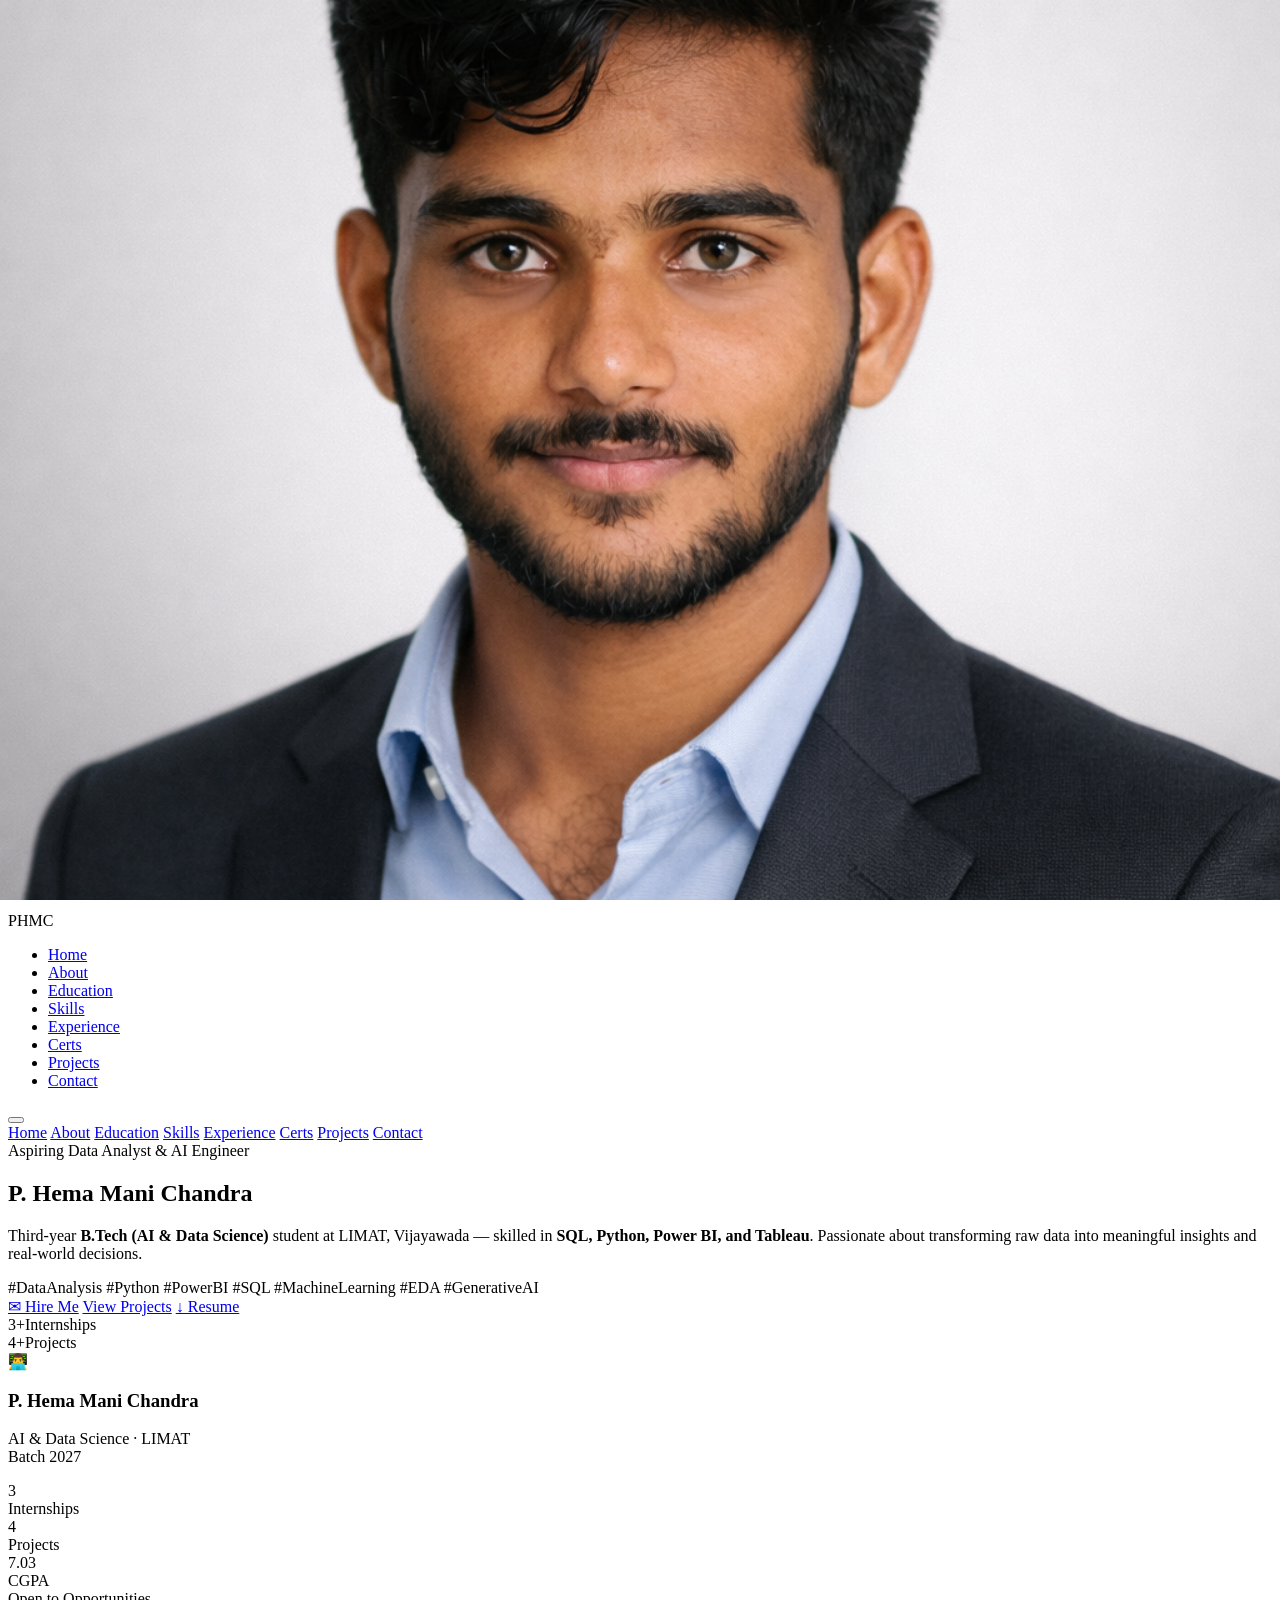
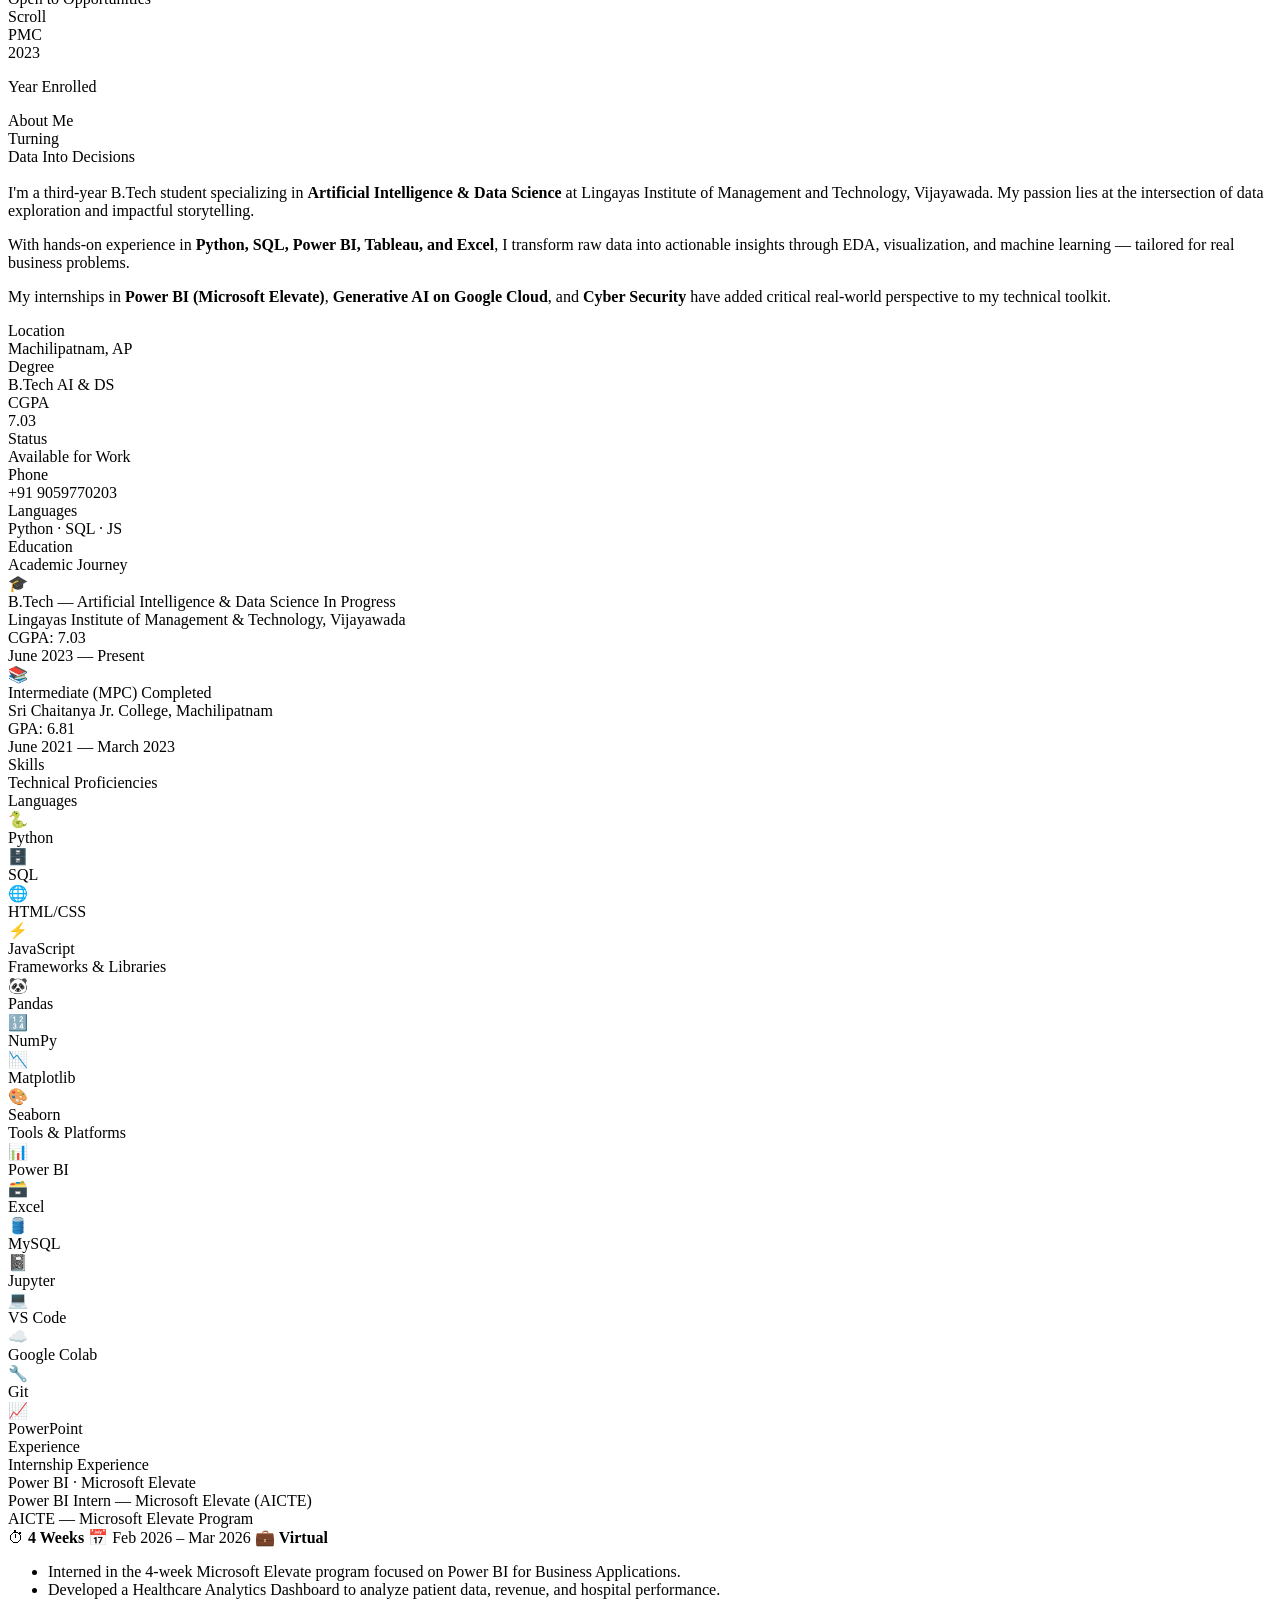
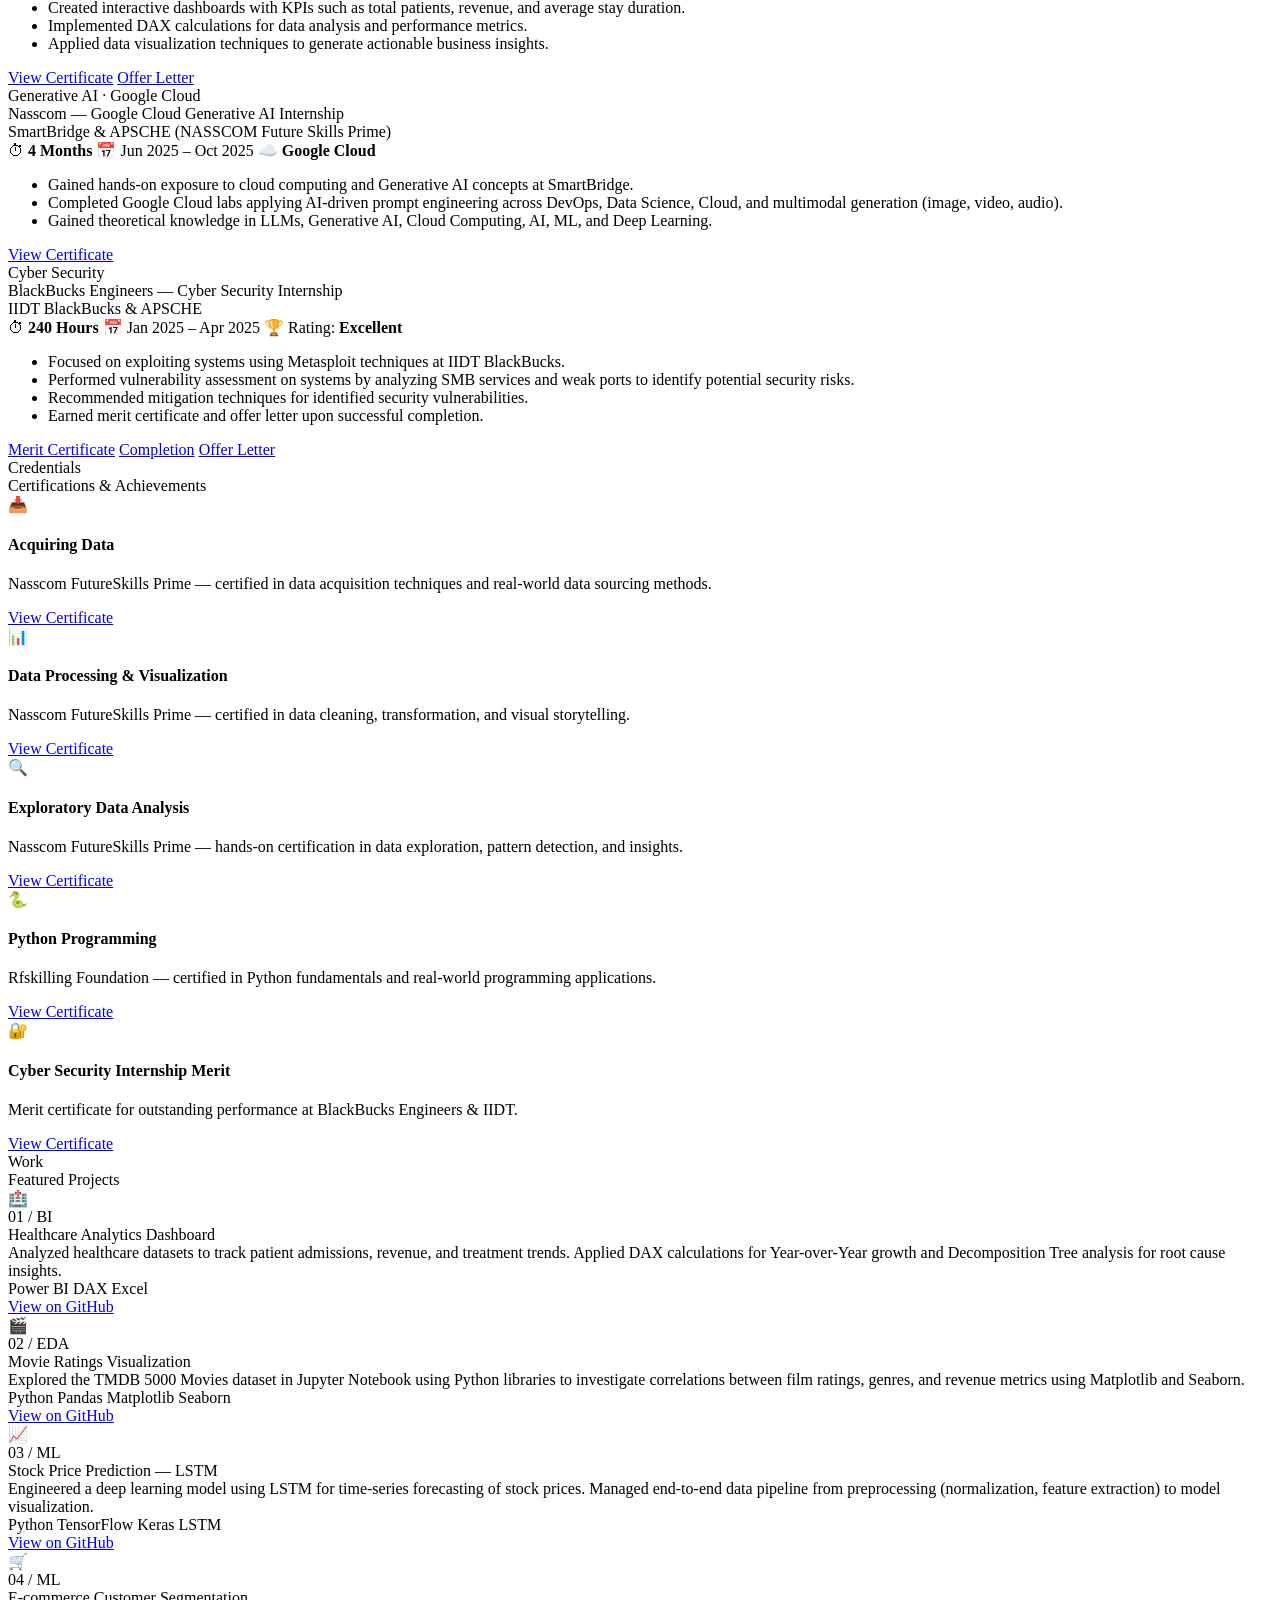
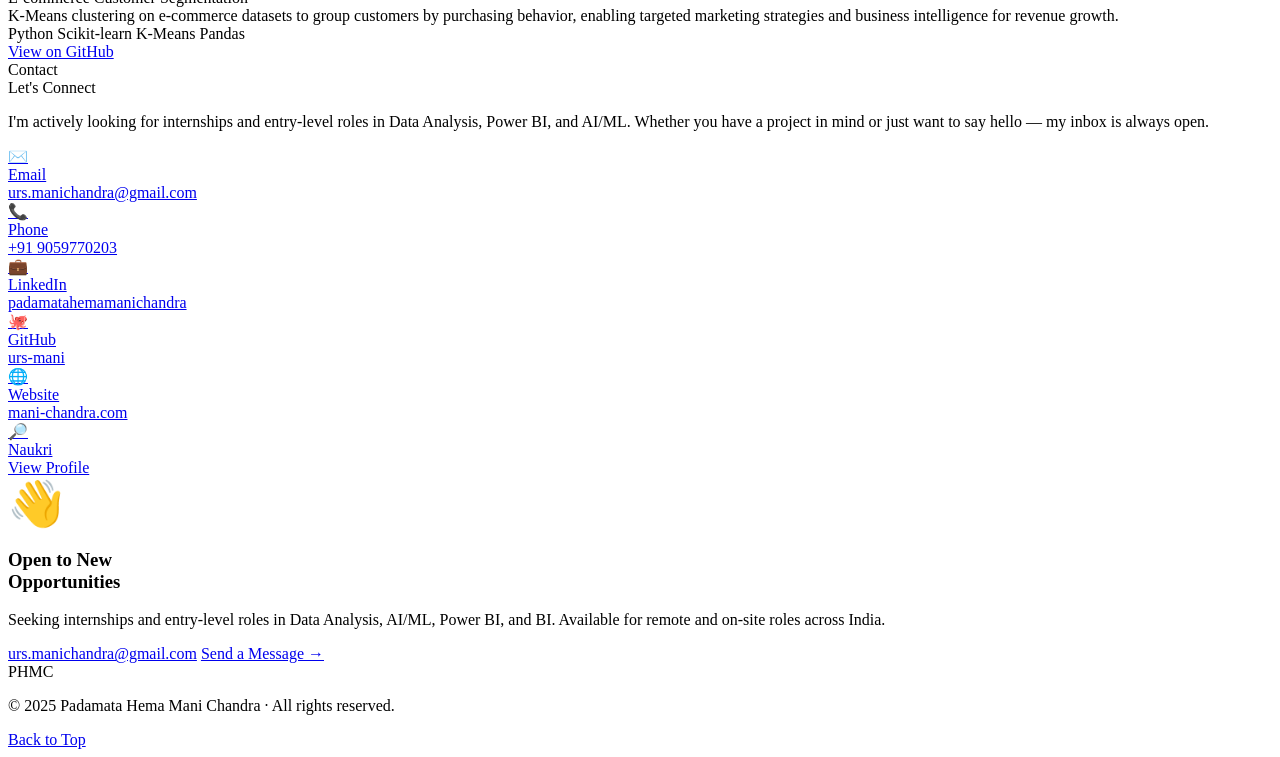
==== commit 28e68911: "Update index.html" ====
--- a/index.html
+++ b/index.html
@@ -10,1977 +10,7 @@
     <link
         href="https://fonts.googleapis.com/css2?family=Syne:wght@400;600;700;800&family=Outfit:wght@300;400;500;600&display=swap"
         rel="stylesheet" />
-    <style>
-        :root {
-            --black: #020408;
-            --panel: #0a1628;
-            --border: rgba(120, 80, 255, 0.15);
-            --cyan: #00c8ff;
-            --cyan2: #00ffe0;
-            --gold: #ffd166;
-            --pink: #ff4d8d;
-            --violet: #a855f7;
-            --orange: #ff7849;
-            --green: #22d3a5;
-            --white: #e8f4ff;
-            --muted: #5a7a99;
-            --glass: rgba(10, 22, 40, 0.78);
-            --glow-c: 0 0 28px rgba(0, 200, 255, 0.38);
-            --glow-g: 0 0 28px rgba(255, 209, 102, 0.38);
-            --glow-v: 0 0 28px rgba(168, 85, 247, 0.35);
-            --glow-p: 0 0 28px rgba(255, 77, 141, 0.35);
-            --fd: 'Syne', sans-serif;
-            --fb: 'Outfit', sans-serif;
-            --ease: cubic-bezier(0.16, 1, 0.3, 1);
-            --nh: 64px;
-        }
-
-        *,
-        *::before,
-        *::after {
-            margin: 0;
-            padding: 0;
-            box-sizing: border-box;
-            -webkit-tap-highlight-color: transparent;
-        }
-
-        html {
-            scroll-behavior: smooth;
-        }
-
-        body {
-            background: var(--black);
-            color: var(--white);
-            font-family: var(--fb);
-            overflow-x: hidden;
-            min-width: 320px;
-        }
-
-        @media(pointer:fine) {
-            body {
-                cursor: none;
-            }
-        }
-
-        @media(pointer:coarse) {
-
-            #cursor,
-            #cursor-trail {
-                display: none !important
-            }
-
-            body {
-                cursor: auto
-            }
-
-            a,
-            button {
-                cursor: pointer
-            }
-        }
-
-        a {
-            text-decoration: none;
-            color: inherit;
-        }
-
-        /* ── BG CANVAS ── */
-        #canvas {
-            position: fixed;
-            inset: 0;
-            z-index: 0;
-            opacity: 0.5;
-            pointer-events: none;
-        }
-
-        .scanlines {
-            position: fixed;
-            inset: 0;
-            z-index: 1;
-            pointer-events: none;
-            background: repeating-linear-gradient(0deg, transparent, transparent 2px, rgba(0, 0, 0, .018) 2px, rgba(0, 0, 0, .018) 4px);
-        }
-
-        body::after {
-            content: '';
-            position: fixed;
-            inset: 0;
-            z-index: 0;
-            pointer-events: none;
-            background-image: url("data:image/svg+xml,%3Csvg viewBox='0 0 200 200' xmlns='http://www.w3.org/2000/svg'%3E%3Cfilter id='n'%3E%3CfeTurbulence type='fractalNoise' baseFrequency='0.85' numOctaves='4' stitchTiles='stitch'/%3E%3C/filter%3E%3Crect width='100%25' height='100%25' filter='url(%23n)' opacity='0.03'/%3E%3C/svg%3E");
-            opacity: .3;
-        }
-
-        /* ── CURSOR ── */
-        #cursor {
-            width: 10px;
-            height: 10px;
-            background: var(--cyan);
-            border-radius: 50%;
-            position: fixed;
-            top: 0;
-            left: 0;
-            pointer-events: none;
-            z-index: 9999;
-            mix-blend-mode: screen;
-            transition: transform .1s ease, background .2s;
-        }
-
-        #cursor-trail {
-            width: 34px;
-            height: 34px;
-            border: 1px solid rgba(168, 85, 247, .4);
-            border-radius: 50%;
-            position: fixed;
-            top: 0;
-            left: 0;
-            pointer-events: none;
-            z-index: 9998;
-        }
-
-        body:has(a:hover) #cursor,
-        body:has(button:hover) #cursor {
-            transform: scale(3);
-            background: var(--gold);
-        }
-
-        /* ── NAV ── */
-        nav {
-            position: fixed;
-            top: 0;
-            left: 0;
-            right: 0;
-            z-index: 200;
-            height: var(--nh);
-            padding: 0 5%;
-            display: flex;
-            align-items: center;
-            justify-content: space-between;
-            transition: all .4s var(--ease);
-        }
-
-        nav.scrolled {
-            background: rgba(2, 4, 8, .93);
-            backdrop-filter: blur(24px);
-            -webkit-backdrop-filter: blur(24px);
-            border-bottom: 1px solid var(--border);
-        }
-
-        .nav-logo {
-            font-family: var(--fd);
-            font-size: 1.3rem;
-            font-weight: 800;
-            background: linear-gradient(90deg, var(--cyan), var(--violet));
-            -webkit-background-clip: text;
-            -webkit-text-fill-color: transparent;
-            background-clip: text;
-            flex-shrink: 0;
-        }
-
-        .nav-links {
-            display: flex;
-            gap: 24px;
-            list-style: none;
-        }
-
-        .nav-links a {
-            font-size: .76rem;
-            font-weight: 500;
-            letter-spacing: 1.5px;
-            text-transform: uppercase;
-            color: var(--muted);
-            position: relative;
-            padding-bottom: 3px;
-            transition: color .3s;
-        }
-
-        .nav-links a::after {
-            content: '';
-            position: absolute;
-            bottom: 0;
-            left: 0;
-            width: 0;
-            height: 1px;
-            background: linear-gradient(90deg, var(--cyan), var(--violet));
-            transition: width .3s var(--ease);
-        }
-
-        .nav-links a:hover {
-            color: var(--cyan);
-        }
-
-        .nav-links a:hover::after {
-            width: 100%;
-        }
-
-        /* hamburger */
-        .ham {
-            display: none;
-            flex-direction: column;
-            gap: 5px;
-            background: none;
-            border: none;
-            padding: 8px;
-            cursor: pointer;
-            z-index: 210;
-        }
-
-        .ham span {
-            display: block;
-            width: 22px;
-            height: 2px;
-            background: linear-gradient(90deg, var(--cyan), var(--violet));
-            border-radius: 2px;
-            transition: all .35s var(--ease);
-            transform-origin: center;
-        }
-
-        .ham.open span:nth-child(1) {
-            transform: translateY(7px) rotate(45deg);
-        }
-
-        .ham.open span:nth-child(2) {
-            opacity: 0;
-            transform: scaleX(0);
-        }
-
-        .ham.open span:nth-child(3) {
-            transform: translateY(-7px) rotate(-45deg);
-        }
-
-        .mob-nav {
-            position: fixed;
-            inset: 0;
-            z-index: 190;
-            background: rgba(2, 4, 8, .97);
-            backdrop-filter: blur(30px);
-            -webkit-backdrop-filter: blur(30px);
-            display: flex;
-            flex-direction: column;
-            align-items: center;
-            justify-content: center;
-            gap: 26px;
-            opacity: 0;
-            pointer-events: none;
-            transition: opacity .4s var(--ease);
-        }
-
-        .mob-nav.open {
-            opacity: 1;
-            pointer-events: all;
-        }
-
-        .mob-nav a {
-            font-family: var(--fd);
-            font-size: clamp(1.5rem, 5.5vw, 2rem);
-            font-weight: 700;
-            color: var(--white);
-            transition: color .25s, opacity .4s, transform .4s;
-            opacity: 0;
-            transform: translateY(18px);
-        }
-
-        .mob-nav.open a {
-            opacity: 1;
-            transform: none;
-        }
-
-        .mob-nav.open a:nth-child(1) {
-            transition-delay: .05s
-        }
-
-        .mob-nav.open a:nth-child(2) {
-            transition-delay: .10s
-        }
-
-        .mob-nav.open a:nth-child(3) {
-            transition-delay: .15s
-        }
-
-        .mob-nav.open a:nth-child(4) {
-            transition-delay: .20s
-        }
-
-        .mob-nav.open a:nth-child(5) {
-            transition-delay: .25s
-        }
-
-        .mob-nav.open a:nth-child(6) {
-            transition-delay: .30s
-        }
-
-        .mob-nav.open a:nth-child(7) {
-            transition-delay: .35s
-        }
-
-        .mob-nav a:hover {
-            color: var(--cyan);
-        }
-
-        /* ── HERO ── */
-        .hero {
-            min-height: 100vh;
-            min-height: 100dvh;
-            padding: calc(var(--nh)+44px) 5% 80px;
-            display: flex;
-            align-items: center;
-            position: relative;
-            z-index: 2;
-        }
-
-        .hero-grid {
-            display: grid;
-            grid-template-columns: 1fr auto;
-            gap: 56px;
-            align-items: center;
-            max-width: 1240px;
-            margin: 0 auto;
-            width: 100%;
-        }
-
-        .hero-ey {
-            font-size: .7rem;
-            font-weight: 600;
-            letter-spacing: 3px;
-            text-transform: uppercase;
-            color: var(--cyan);
-            display: flex;
-            align-items: center;
-            gap: 10px;
-            margin-bottom: 18px;
-            opacity: 0;
-            transform: translateY(18px);
-            animation: fu .8s var(--ease) .3s forwards;
-        }
-
-        .hero-ey::before {
-            content: '';
-            width: 26px;
-            height: 1px;
-            background: linear-gradient(90deg, var(--cyan), var(--violet));
-            flex-shrink: 0;
-        }
-
-        .hero-name {
-            font-family: var(--fd);
-            font-size: clamp(2.2rem, 5.5vw, 4.8rem);
-            font-weight: 800;
-            line-height: 1.0;
-            letter-spacing: -2px;
-            margin-bottom: 20px;
-            opacity: 0;
-            transform: translateY(26px);
-            animation: fu .9s var(--ease) .5s forwards;
-        }
-
-        .hero-name .l1 {
-            display: block;
-            color: var(--white);
-        }
-
-        .hero-name .l2 {
-            display: block;
-            background: linear-gradient(90deg, var(--cyan), var(--violet), var(--pink), var(--gold));
-            -webkit-background-clip: text;
-            -webkit-text-fill-color: transparent;
-            background-clip: text;
-            background-size: 300%;
-            animation: shim 5s linear 1.6s infinite;
-            min-height: 1.05em;
-        }
-
-        @keyframes shim {
-            0% {
-                background-position: 0%
-            }
-
-            100% {
-                background-position: 300%
-            }
-        }
-
-        .hero-desc {
-            font-size: clamp(.88rem, 1.8vw, 1.02rem);
-            line-height: 1.82;
-            color: var(--muted);
-            max-width: 520px;
-            margin-bottom: 28px;
-            opacity: 0;
-            transform: translateY(18px);
-            animation: fu .8s var(--ease) .7s forwards;
-        }
-
-        .hero-desc strong {
-            color: var(--white);
-        }
-
-        .hero-tags {
-            display: flex;
-            flex-wrap: wrap;
-            gap: 7px;
-            margin-bottom: 32px;
-            opacity: 0;
-            transform: translateY(18px);
-            animation: fu .8s var(--ease) .85s forwards;
-        }
-
-        .htag {
-            font-size: .68rem;
-            font-weight: 600;
-            letter-spacing: .8px;
-            padding: 5px 11px;
-            border-radius: 20px;
-            border: 1px solid;
-            color: var(--white);
-            background: rgba(255, 255, 255, .04);
-            transition: all .3s;
-            white-space: nowrap;
-            cursor: default;
-        }
-
-        .htag:nth-child(1) {
-            border-color: rgba(0, 200, 255, .35);
-            color: var(--cyan);
-        }
-
-        .htag:nth-child(2) {
-            border-color: rgba(168, 85, 247, .35);
-            color: var(--violet);
-        }
-
-        .htag:nth-child(3) {
-            border-color: rgba(255, 77, 141, .35);
-            color: var(--pink);
-        }
-
-        .htag:nth-child(4) {
-            border-color: rgba(255, 209, 102, .35);
-            color: var(--gold);
-        }
-
-        .htag:nth-child(5) {
-            border-color: rgba(34, 211, 165, .35);
-            color: var(--green);
-        }
-
-        .htag:nth-child(6) {
-            border-color: rgba(255, 120, 73, .35);
-            color: var(--orange);
-        }
-
-        .htag:nth-child(7) {
-            border-color: rgba(0, 200, 255, .35);
-            color: var(--cyan);
-        }
-
-        .htag:hover {
-            transform: scale(1.07);
-        }
-
-        .hero-btns {
-            display: flex;
-            gap: 10px;
-            flex-wrap: wrap;
-            opacity: 0;
-            transform: translateY(18px);
-            animation: fu .8s var(--ease) 1s forwards;
-        }
-
-        .btn {
-            display: inline-flex;
-            align-items: center;
-            justify-content: center;
-            gap: 8px;
-            padding: 12px 24px;
-            border-radius: 40px;
-            font-family: var(--fb);
-            font-size: .84rem;
-            font-weight: 600;
-            letter-spacing: .3px;
-            border: none;
-            transition: all .3s;
-            position: relative;
-            overflow: hidden;
-            white-space: nowrap;
-        }
-
-        .btn::before {
-            content: '';
-            position: absolute;
-            inset: 0;
-            background: linear-gradient(90deg, transparent, rgba(255, 255, 255, .08), transparent);
-            transform: translateX(-100%);
-            transition: transform .5s;
-        }
-
-        .btn:hover::before {
-            transform: translateX(100%);
-        }
-
-        .bp {
-            background: linear-gradient(135deg, var(--cyan), var(--violet));
-            color: #fff;
-        }
-
-        .bp:hover {
-            box-shadow: var(--glow-v);
-            transform: translateY(-2px);
-        }
-
-        .bs {
-            background: transparent;
-            color: var(--white);
-            border: 1px solid rgba(255, 255, 255, .2);
-        }
-
-        .bs:hover {
-            border-color: var(--violet);
-            color: var(--violet);
-        }
-
-        .bg {
-            background: transparent;
-            color: var(--gold);
-            border: 1px solid rgba(255, 209, 102, .28);
-        }
-
-        .bg:hover {
-            border-color: var(--gold);
-            box-shadow: var(--glow-g);
-        }
-
-        /* ID Card */
-        .hero-vis {
-            opacity: 0;
-            transform: translateX(34px) scale(.97);
-            animation: fr 1s var(--ease) .8s forwards;
-        }
-
-        .idc {
-            width: 252px;
-            background: var(--glass);
-            border: 1px solid rgba(168, 85, 247, .18);
-            border-radius: 16px;
-            padding: 26px 20px;
-            backdrop-filter: blur(20px);
-            -webkit-backdrop-filter: blur(20px);
-            position: relative;
-            box-shadow: 0 0 70px rgba(168, 85, 247, .07), inset 0 1px 0 rgba(255, 255, 255, .04);
-        }
-
-        .idc::before {
-            content: '';
-            position: absolute;
-            top: -1px;
-            left: 25%;
-            right: 25%;
-            height: 2px;
-            background: linear-gradient(90deg, transparent, var(--violet), var(--cyan), transparent);
-            border-radius: 2px;
-        }
-
-        .idc-photo {
-            width: 68px;
-            height: 68px;
-            border-radius: 50%;
-            background: linear-gradient(135deg, var(--cyan), var(--violet), var(--pink));
-            display: flex;
-            align-items: center;
-            justify-content: center;
-            font-size: 1.8rem;
-            margin: 0 auto 12px;
-            border: 2px solid rgba(168, 85, 247, .35);
-            box-shadow: 0 0 26px rgba(168, 85, 247, .2);
-        }
-
-        .idc h3 {
-            font-family: var(--fd);
-            font-size: .88rem;
-            font-weight: 700;
-            text-align: center;
-            margin-bottom: 2px;
-        }
-
-        .idc>p {
-            font-size: .68rem;
-            color: var(--muted);
-            text-align: center;
-            margin-bottom: 16px;
-            line-height: 1.4;
-        }
-
-        .idc-stats {
-            display: flex;
-            gap: 7px;
-        }
-
-        .istat {
-            flex: 1;
-            background: rgba(168, 85, 247, .05);
-            border: 1px solid rgba(168, 85, 247, .12);
-            border-radius: 7px;
-            padding: 7px 3px;
-            text-align: center;
-        }
-
-        .istat-n {
-            font-family: var(--fd);
-            font-size: .95rem;
-            font-weight: 800;
-            background: linear-gradient(90deg, var(--cyan), var(--violet));
-            -webkit-background-clip: text;
-            -webkit-text-fill-color: transparent;
-            background-clip: text;
-        }
-
-        .istat-l {
-            font-size: .56rem;
-            color: var(--muted);
-            text-transform: uppercase;
-            letter-spacing: .4px;
-            margin-top: 1px;
-        }
-
-        .idc-badge {
-            display: flex;
-            align-items: center;
-            gap: 7px;
-            background: rgba(34, 211, 165, .05);
-            border: 1px solid rgba(34, 211, 165, .14);
-            border-radius: 6px;
-            padding: 7px 9px;
-            margin-top: 9px;
-        }
-
-        .idot {
-            width: 6px;
-            height: 6px;
-            border-radius: 50%;
-            background: var(--green);
-            animation: pulse 2s infinite;
-            flex-shrink: 0;
-        }
-
-        .idc-badge span {
-            font-size: .66rem;
-            color: var(--green);
-        }
-
-        .fchip {
-            position: absolute;
-            background: var(--glass);
-            border: 1px solid rgba(168, 85, 247, .18);
-            border-radius: 9px;
-            padding: 7px 11px;
-            backdrop-filter: blur(12px);
-            -webkit-backdrop-filter: blur(12px);
-            font-size: .65rem;
-            color: var(--muted);
-            animation: fy 4s ease-in-out infinite;
-        }
-
-        .fchip .fv {
-            font-family: var(--fd);
-            font-size: .95rem;
-            color: var(--gold);
-            font-weight: 700;
-            display: block;
-        }
-
-        .fc1 {
-            top: -16px;
-            right: -32px;
-            animation-delay: 0s;
-        }
-
-        .fc2 {
-            bottom: 12px;
-            left: -40px;
-            animation-delay: 2s;
-        }
-
-        /* scroll hint */
-        .scroll-hint {
-            position: absolute;
-            bottom: 34px;
-            left: 50%;
-            transform: translateX(-50%);
-            display: flex;
-            flex-direction: column;
-            align-items: center;
-            gap: 6px;
-            opacity: 0;
-            animation: fu .7s 1.7s forwards;
-            z-index: 2;
-        }
-
-        .scroll-hint span {
-            font-size: .6rem;
-            letter-spacing: 2px;
-            text-transform: uppercase;
-            color: var(--muted);
-        }
-
-        .sline {
-            width: 1px;
-            height: 42px;
-            background: linear-gradient(to bottom, var(--violet), transparent);
-            animation: sp 2s ease-in-out infinite;
-        }
-
-        /* ── KEYFRAMES ── */
-        @keyframes fu {
-            to {
-                opacity: 1;
-                transform: translateY(0)
-            }
-        }
-
-        @keyframes fr {
-            to {
-                opacity: 1;
-                transform: translateX(0) scale(1)
-            }
-        }
-
-        @keyframes fy {
-
-            0%,
-            100% {
-                transform: translateY(0)
-            }
-
-            50% {
-                transform: translateY(-9px)
-            }
-        }
-
-        @keyframes pulse {
-
-            0%,
-            100% {
-                opacity: 1
-            }
-
-            50% {
-                opacity: .35
-            }
-        }
-
-        @keyframes sp {
-
-            0%,
-            100% {
-                opacity: .3
-            }
-
-            50% {
-                opacity: 1
-            }
-        }
-
-        /* ── SECTIONS ── */
-        section {
-            position: relative;
-            z-index: 2;
-            padding: 88px 5%;
-        }
-
-        .si {
-            max-width: 1140px;
-            margin: 0 auto;
-        }
-
-        .slbl {
-            font-size: .67rem;
-            font-weight: 700;
-            letter-spacing: 3px;
-            text-transform: uppercase;
-            color: var(--violet);
-            display: flex;
-            align-items: center;
-            gap: 10px;
-            margin-bottom: 9px;
-        }
-
-        .slbl::before {
-            content: '';
-            width: 20px;
-            height: 1px;
-            background: var(--violet);
-            flex-shrink: 0;
-        }
-
-        .slbl::after {
-            content: '';
-            width: 36px;
-            height: 1px;
-            background: rgba(168, 85, 247, .18);
-        }
-
-        .stitle {
-            font-family: var(--fd);
-            font-size: clamp(1.5rem, 3.5vw, 2.6rem);
-            font-weight: 800;
-            letter-spacing: -1px;
-            line-height: 1.1;
-            margin-bottom: 44px;
-        }
-
-        .stitle span {
-            background: linear-gradient(90deg, var(--cyan), var(--violet), var(--pink));
-            -webkit-background-clip: text;
-            -webkit-text-fill-color: transparent;
-            background-clip: text;
-        }
-
-        .divider {
-            height: 1px;
-            background: linear-gradient(90deg, transparent, rgba(168, 85, 247, .2), var(--cyan), rgba(168, 85, 247, .2), transparent);
-            position: relative;
-            z-index: 2;
-        }
-
-        /* reveal */
-        .rev {
-            opacity: 0;
-            transform: translateY(34px);
-            transition: opacity .7s var(--ease), transform .7s var(--ease);
-        }
-
-        .rl {
-            opacity: 0;
-            transform: translateX(-34px);
-            transition: opacity .7s var(--ease), transform .7s var(--ease);
-        }
-
-        .rr {
-            opacity: 0;
-            transform: translateX(34px);
-            transition: opacity .7s var(--ease), transform .7s var(--ease);
-        }
-
-        .rev.on,
-        .rl.on,
-        .rr.on {
-            opacity: 1;
-            transform: none;
-        }
-
-        /* ── ABOUT ── */
-        .about-grid {
-            display: grid;
-            grid-template-columns: auto 1fr;
-            gap: 60px;
-            align-items: start;
-        }
-
-        .about-vis {
-            width: 260px;
-            flex-shrink: 0;
-            position: relative;
-        }
-
-        .about-img {
-            width: 100%;
-            padding-bottom: 110%;
-            background: var(--panel);
-            border: 1px solid rgba(168, 85, 247, .2);
-            border-radius: 16px;
-            overflow: hidden;
-            position: relative;
-        }
-
-        .about-img::after {
-            content: '';
-            position: absolute;
-            inset: 0;
-            background: linear-gradient(135deg, rgba(0, 200, 255, .06), transparent 55%, rgba(168, 85, 247, .06));
-        }
-
-        .about-init {
-            position: absolute;
-            inset: 0;
-            display: flex;
-            align-items: center;
-            justify-content: center;
-            z-index: 1;
-        }
-
-        .about-init span {
-            font-family: var(--fd);
-            font-size: 5rem;
-            font-weight: 800;
-            background: linear-gradient(135deg, var(--cyan), var(--violet), var(--pink));
-            -webkit-background-clip: text;
-            -webkit-text-fill-color: transparent;
-            background-clip: text;
-        }
-
-        .ac {
-            position: absolute;
-            width: 48px;
-            height: 48px;
-        }
-
-        .ac.tl {
-            top: 12px;
-            left: 12px;
-            border-top: 2px solid var(--cyan);
-            border-left: 2px solid var(--cyan);
-        }
-
-        .ac.br {
-            bottom: 12px;
-            right: 12px;
-            border-bottom: 2px solid var(--violet);
-            border-right: 2px solid var(--violet);
-        }
-
-        .afloat {
-            position: absolute;
-            bottom: -14px;
-            right: -14px;
-            background: var(--glass);
-            border: 1px solid rgba(168, 85, 247, .2);
-            border-radius: 11px;
-            padding: 12px 16px;
-            backdrop-filter: blur(16px);
-            -webkit-backdrop-filter: blur(16px);
-        }
-
-        .afloat .bn {
-            font-family: var(--fd);
-            font-size: 1.7rem;
-            color: var(--violet);
-            font-weight: 800;
-            line-height: 1;
-        }
-
-        .afloat p {
-            font-size: .62rem;
-            color: var(--muted);
-            margin-top: 2px;
-        }
-
-        .acontent p {
-            font-size: .93rem;
-            line-height: 1.85;
-            color: var(--muted);
-            margin-bottom: 16px;
-        }
-
-        .acontent p strong {
-            color: var(--white);
-        }
-
-        .adetails {
-            display: grid;
-            grid-template-columns: 1fr 1fr;
-            gap: 10px;
-            margin-top: 26px;
-        }
-
-        .adtl {
-            background: rgba(168, 85, 247, .03);
-            border: 1px solid var(--border);
-            border-radius: 8px;
-            padding: 13px;
-            transition: all .3s;
-        }
-
-        .adtl:hover {
-            background: rgba(168, 85, 247, .07);
-            border-color: rgba(168, 85, 247, .28);
-        }
-
-        .adtl-l {
-            font-size: .6rem;
-            color: var(--muted);
-            text-transform: uppercase;
-            letter-spacing: 1.5px;
-            margin-bottom: 3px;
-        }
-
-        .adtl-v {
-            font-size: .86rem;
-            font-weight: 600;
-            color: var(--white);
-        }
-
-        /* ── EDUCATION ── */
-        .edu-tl {
-            position: relative;
-            padding-left: 50px;
-        }
-
-        .edu-tl::before {
-            content: '';
-            position: absolute;
-            left: 17px;
-            top: 0;
-            bottom: 0;
-            width: 1px;
-            background: linear-gradient(to bottom, var(--cyan), var(--violet), transparent);
-        }
-
-        .edu-item {
-            margin-bottom: 38px;
-            position: relative;
-            opacity: 0;
-            transform: translateX(-26px);
-            transition: opacity .7s var(--ease), transform .7s var(--ease);
-        }
-
-        .edu-item.on {
-            opacity: 1;
-            transform: none;
-        }
-
-        .edot {
-            position: absolute;
-            left: -42px;
-            top: 13px;
-            width: 34px;
-            height: 34px;
-            border-radius: 50%;
-            background: var(--panel);
-            border: 1px solid var(--border);
-            display: flex;
-            align-items: center;
-            justify-content: center;
-            font-size: .85rem;
-            transition: all .3s;
-        }
-
-        .edu-card {
-            background: var(--glass);
-            border: 1px solid var(--border);
-            border-radius: 12px;
-            padding: 20px 22px;
-            backdrop-filter: blur(12px);
-            -webkit-backdrop-filter: blur(12px);
-            transition: all .3s;
-        }
-
-        .edu-card:hover {
-            border-color: rgba(168, 85, 247, .32);
-            box-shadow: var(--glow-v);
-        }
-
-        .edu-item:hover .edot {
-            border-color: var(--violet);
-            box-shadow: var(--glow-v);
-        }
-
-        .edu-hd {
-            display: flex;
-            justify-content: space-between;
-            align-items: flex-start;
-            flex-wrap: wrap;
-            gap: 7px;
-            margin-bottom: 5px;
-        }
-
-        .edeg {
-            font-family: var(--fd);
-            font-size: .92rem;
-            font-weight: 700;
-        }
-
-        .ebadge {
-            font-size: .66rem;
-            padding: 3px 9px;
-            border-radius: 20px;
-            font-weight: 600;
-            flex-shrink: 0;
-        }
-
-        .ba {
-            background: rgba(0, 200, 255, .09);
-            color: var(--cyan);
-            border: 1px solid rgba(0, 200, 255, .22);
-        }
-
-        .bd {
-            background: rgba(34, 211, 165, .07);
-            color: var(--green);
-            border: 1px solid rgba(34, 211, 165, .16);
-        }
-
-        .eschool {
-            font-size: .82rem;
-            color: var(--muted);
-            margin-bottom: 3px;
-        }
-
-        .egpa {
-            font-size: .78rem;
-            color: var(--gold);
-            font-weight: 600;
-            margin-bottom: 3px;
-        }
-
-        .eyr {
-            font-size: .7rem;
-            color: rgba(255, 255, 255, .28);
-            letter-spacing: 1px;
-        }
-
-        /* ── SKILLS ── */
-        .skills-grid {
-            display: grid;
-            grid-template-columns: repeat(auto-fill, minmax(128px, 1fr));
-            gap: 12px;
-        }
-
-        .sk-card {
-            background: var(--glass);
-            border: 1px solid var(--border);
-            border-radius: 12px;
-            padding: 16px 10px;
-            display: flex;
-            flex-direction: column;
-            align-items: center;
-            gap: 7px;
-            text-align: center;
-            transition: all .3s;
-            position: relative;
-            overflow: hidden;
-        }
-
-        .sk-card::after {
-            content: '';
-            position: absolute;
-            bottom: 0;
-            left: 0;
-            right: 0;
-            height: 2px;
-            background: linear-gradient(90deg, var(--cyan), var(--violet), var(--pink));
-            transform: scaleX(0);
-            transform-origin: left;
-            transition: transform .4s var(--ease);
-        }
-
-        .sk-card:hover::after {
-            transform: scaleX(1);
-        }
-
-        .sk-card:hover {
-            border-color: rgba(168, 85, 247, .3);
-            transform: translateY(-4px);
-            box-shadow: 0 8px 32px rgba(168, 85, 247, .1);
-        }
-
-        .sk-i {
-            font-size: 1.5rem;
-        }
-
-        .sk-n {
-            font-size: .73rem;
-            font-weight: 600;
-            color: var(--white);
-        }
-
-        .sk-bar {
-            width: 100%;
-            height: 3px;
-            background: rgba(255, 255, 255, .06);
-            border-radius: 2px;
-            overflow: hidden;
-        }
-
-        .sk-fill {
-            height: 100%;
-            width: 0;
-            border-radius: 2px;
-            transition: width 1.4s var(--ease);
-        }
-
-        .fc {
-            background: linear-gradient(90deg, var(--cyan), var(--cyan2));
-        }
-
-        .fg {
-            background: linear-gradient(90deg, var(--gold), var(--orange));
-        }
-
-        .fp {
-            background: linear-gradient(90deg, var(--pink), var(--violet));
-        }
-
-        .fv2 {
-            background: linear-gradient(90deg, var(--violet), var(--cyan));
-        }
-
-        .fg2 {
-            background: linear-gradient(90deg, var(--green), var(--cyan));
-        }
-
-        /* skills category labels */
-        .sk-section-title {
-            font-family: var(--fd);
-            font-size: .72rem;
-            font-weight: 700;
-            letter-spacing: 2px;
-            text-transform: uppercase;
-            color: var(--muted);
-            margin-bottom: 12px;
-            margin-top: 28px;
-            display: flex;
-            align-items: center;
-            gap: 8px;
-        }
-
-        .sk-section-title::after {
-            content: '';
-            flex: 1;
-            height: 1px;
-            background: linear-gradient(90deg, var(--border), transparent);
-        }
-
-        .sk-section-title:first-child {
-            margin-top: 0;
-        }
-
-        /* ── INTERNSHIPS ── */
-        .int-grid {
-            display: grid;
-            grid-template-columns: 1fr;
-            gap: 20px;
-        }
-
-        .int-card {
-            background: var(--glass);
-            border: 1px solid var(--border);
-            border-radius: 16px;
-            padding: 26px 24px;
-            backdrop-filter: blur(16px);
-            -webkit-backdrop-filter: blur(16px);
-            transition: all .4s;
-            position: relative;
-            overflow: hidden;
-        }
-
-        .int-card::before {
-            content: '';
-            position: absolute;
-            top: 0;
-            left: 0;
-            right: 0;
-            height: 3px;
-        }
-
-        .int-card.ic1::before {
-            background: linear-gradient(90deg, var(--cyan), var(--violet));
-        }
-
-        .int-card.ic2::before {
-            background: linear-gradient(90deg, var(--violet), var(--pink));
-        }
-
-        .int-card.ic3::before {
-            background: linear-gradient(90deg, var(--pink), var(--orange));
-        }
-
-        .int-card:hover {
-            transform: translateY(-4px);
-            box-shadow: 0 12px 40px rgba(168, 85, 247, .1);
-            border-color: rgba(168, 85, 247, .22);
-        }
-
-        .itag {
-            font-size: .63rem;
-            font-weight: 700;
-            letter-spacing: 1.5px;
-            text-transform: uppercase;
-            padding: 4px 12px;
-            border-radius: 20px;
-            display: inline-block;
-            margin-bottom: 13px;
-        }
-
-        .tc {
-            background: rgba(255, 77, 141, .08);
-            color: var(--pink);
-            border: 1px solid rgba(255, 77, 141, .2);
-        }
-
-        .ta {
-            background: rgba(0, 200, 255, .08);
-            color: var(--cyan);
-            border: 1px solid rgba(0, 200, 255, .2);
-        }
-
-        .tv {
-            background: rgba(168, 85, 247, .08);
-            color: var(--violet);
-            border: 1px solid rgba(168, 85, 247, .2);
-        }
-
-        .ititle {
-            font-family: var(--fd);
-            font-size: 1.05rem;
-            font-weight: 700;
-            margin-bottom: 4px;
-            line-height: 1.3;
-        }
-
-        .iorg {
-            font-size: .76rem;
-            color: var(--muted);
-            margin-bottom: 13px;
-            line-height: 1.4;
-        }
-
-        .imeta {
-            display: flex;
-            flex-wrap: wrap;
-            gap: 10px;
-            margin-bottom: 13px;
-        }
-
-        .im {
-            font-size: .7rem;
-            color: var(--muted);
-            background: rgba(255, 255, 255, .04);
-            padding: 3px 8px;
-            border-radius: 20px;
-            border: 1px solid var(--border);
-        }
-
-        .im strong {
-            color: var(--white);
-        }
-
-        .ilist {
-            list-style: none;
-            margin-bottom: 16px;
-        }
-
-        .ilist li {
-            font-size: .79rem;
-            color: var(--muted);
-            padding: 6px 0;
-            border-bottom: 1px solid rgba(255, 255, 255, .04);
-            display: flex;
-            align-items: flex-start;
-            gap: 8px;
-            line-height: 1.55;
-        }
-
-        .ilist li::before {
-            content: '→';
-            color: var(--violet);
-            flex-shrink: 0;
-            font-size: .72rem;
-            margin-top: 2px;
-        }
-
-        .ilinks {
-            display: flex;
-            gap: 7px;
-            flex-wrap: wrap;
-        }
-
-        .ilink {
-            font-size: .66rem;
-            padding: 5px 12px;
-            border-radius: 20px;
-            border: 1px solid var(--border);
-            color: var(--muted);
-            transition: all .3s;
-        }
-
-        .ilink:hover {
-            border-color: var(--violet);
-            color: var(--violet);
-        }
-
-        /* ── CERTIFICATIONS ── */
-        .certs-grid {
-            display: grid;
-            grid-template-columns: repeat(auto-fill, minmax(250px, 1fr));
-            gap: 14px;
-        }
-
-        .cert-card {
-            background: var(--glass);
-            border: 1px solid var(--border);
-            border-radius: 12px;
-            padding: 20px;
-            display: flex;
-            gap: 13px;
-            align-items: flex-start;
-            backdrop-filter: blur(12px);
-            -webkit-backdrop-filter: blur(12px);
-            transition: all .3s;
-            position: relative;
-            overflow: hidden;
-        }
-
-        .cert-card:hover {
-            transform: translateY(-3px);
-            box-shadow: 0 8px 28px rgba(255, 209, 102, .1);
-            border-color: rgba(255, 209, 102, .28);
-        }
-
-        .cert-ico {
-            width: 42px;
-            height: 42px;
-            border-radius: 10px;
-            flex-shrink: 0;
-            display: flex;
-            align-items: center;
-            justify-content: center;
-            font-size: 1.15rem;
-            border: 1px solid;
-        }
-
-        .cert-ico.cg {
-            background: rgba(255, 209, 102, .07);
-            border-color: rgba(255, 209, 102, .18);
-        }
-
-        .cert-ico.cc {
-            background: rgba(0, 200, 255, .07);
-            border-color: rgba(0, 200, 255, .18);
-        }
-
-        .cert-ico.cv {
-            background: rgba(168, 85, 247, .07);
-            border-color: rgba(168, 85, 247, .18);
-        }
-
-        .cert-ico.cp {
-            background: rgba(255, 77, 141, .07);
-            border-color: rgba(255, 77, 141, .18);
-        }
-
-        .cert-ico.cog {
-            background: rgba(34, 211, 165, .07);
-            border-color: rgba(34, 211, 165, .18);
-        }
-
-        .cert-info h4 {
-            font-size: .84rem;
-            font-weight: 700;
-            margin-bottom: 3px;
-        }
-
-        .cert-info p {
-            font-size: .73rem;
-            color: var(--muted);
-            line-height: 1.5;
-            margin-bottom: 7px;
-        }
-
-        .cert-lnk {
-            font-size: .67rem;
-            color: var(--gold);
-            display: inline-flex;
-            align-items: center;
-            gap: 4px;
-            transition: gap .3s;
-        }
-
-        .cert-lnk:hover {
-            gap: 8px;
-        }
-
-        .cert-lnk::after {
-            content: '→';
-        }
-
-        /* ── PROJECTS ── */
-        .proj-grid {
-            display: grid;
-            grid-template-columns: 1fr 1fr;
-            gap: 20px;
-        }
-
-        .proj-card {
-            background: var(--glass);
-            border: 1px solid var(--border);
-            border-radius: 16px;
-            overflow: hidden;
-            backdrop-filter: blur(16px);
-            -webkit-backdrop-filter: blur(16px);
-            transition: all .4s;
-            position: relative;
-        }
-
-        .proj-card:hover {
-            transform: translateY(-5px);
-            box-shadow: 0 14px 42px rgba(168, 85, 247, .12);
-            border-color: rgba(168, 85, 247, .25);
-        }
-
-        .proj-prev {
-            height: 140px;
-            display: flex;
-            align-items: center;
-            justify-content: center;
-            font-size: 2.8rem;
-            transition: transform .4s;
-        }
-
-        .proj-prev.pp1 {
-            background: linear-gradient(135deg, rgba(0, 200, 255, .07), rgba(168, 85, 247, .05));
-        }
-
-        .proj-prev.pp2 {
-            background: linear-gradient(135deg, rgba(168, 85, 247, .07), rgba(255, 77, 141, .05));
-        }
-
-        .proj-prev.pp3 {
-            background: linear-gradient(135deg, rgba(255, 209, 102, .07), rgba(255, 120, 73, .05));
-        }
-
-        .proj-prev.pp4 {
-            background: linear-gradient(135deg, rgba(34, 211, 165, .07), rgba(0, 200, 255, .05));
-        }
-
-        .proj-card:hover .proj-prev {
-            transform: scale(1.06);
-        }
-
-        .proj-body {
-            padding: 20px;
-        }
-
-        .proj-num {
-            font-size: .6rem;
-            color: var(--muted);
-            letter-spacing: 2px;
-            text-transform: uppercase;
-            margin-bottom: 5px;
-        }
-
-        .proj-title {
-            font-family: var(--fd);
-            font-size: .97rem;
-            font-weight: 700;
-            margin-bottom: 7px;
-        }
-
-        .proj-desc {
-            font-size: .76rem;
-            color: var(--muted);
-            line-height: 1.65;
-            margin-bottom: 12px;
-        }
-
-        .proj-stack {
-            display: flex;
-            flex-wrap: wrap;
-            gap: 5px;
-            margin-bottom: 12px;
-        }
-
-        .ptch {
-            font-size: .63rem;
-            padding: 3px 9px;
-            border-radius: 20px;
-        }
-
-        .ptch.pc {
-            background: rgba(0, 200, 255, .06);
-            color: var(--cyan);
-            border: 1px solid rgba(0, 200, 255, .14);
-        }
-
-        .ptch.pv {
-            background: rgba(168, 85, 247, .06);
-            color: var(--violet);
-            border: 1px solid rgba(168, 85, 247, .14);
-        }
-
-        .ptch.pg {
-            background: rgba(255, 209, 102, .06);
-            color: var(--gold);
-            border: 1px solid rgba(255, 209, 102, .14);
-        }
-
-        .ptch.pp {
-            background: rgba(255, 77, 141, .06);
-            color: var(--pink);
-            border: 1px solid rgba(255, 77, 141, .14);
-        }
-
-        .ptch.pgr {
-            background: rgba(34, 211, 165, .06);
-            color: var(--green);
-            border: 1px solid rgba(34, 211, 165, .14);
-        }
-
-        .plnk {
-            font-size: .74rem;
-            color: var(--white);
-            font-weight: 600;
-            display: inline-flex;
-            align-items: center;
-            gap: 5px;
-            transition: all .3s;
-        }
-
-        .plnk:hover {
-            color: var(--violet);
-            gap: 9px;
-        }
-
-        .plnk::after {
-            content: '→';
-        }
-
-        /* ── CONTACT ── */
-        .con-grid {
-            display: grid;
-            grid-template-columns: 1fr 1fr;
-            gap: 56px;
-            align-items: start;
-        }
-
-        .con-intro {
-            font-size: .92rem;
-            line-height: 1.82;
-            color: var(--muted);
-            margin-bottom: 24px;
-        }
-
-        .con-items {
-            display: flex;
-            flex-direction: column;
-            gap: 10px;
-        }
-
-        .con-item {
-            display: flex;
-            align-items: center;
-            gap: 13px;
-            background: var(--glass);
-            border: 1px solid var(--border);
-            border-radius: 10px;
-            padding: 13px 16px;
-            transition: all .3s;
-        }
-
-        .con-item:hover {
-            border-color: rgba(168, 85, 247, .28);
-            transform: translateX(5px);
-            box-shadow: 0 4px 18px rgba(168, 85, 247, .07);
-        }
-
-        .ci-ico {
-            font-size: 1.05rem;
-            width: 30px;
-            text-align: center;
-            flex-shrink: 0;
-        }
-
-        .ci-l {
-            font-size: .58rem;
-            color: var(--muted);
-            text-transform: uppercase;
-            letter-spacing: 1.5px;
-        }
-
-        .ci-v {
-            font-size: .82rem;
-            font-weight: 600;
-            color: var(--white);
-            margin-top: 1px;
-        }
-
-        .con-cta {
-            background: linear-gradient(135deg, rgba(168, 85, 247, .05), rgba(0, 200, 255, .03), rgba(255, 77, 141, .03));
-            border: 1px solid rgba(168, 85, 247, .18);
-            border-radius: 16px;
-            padding: 36px 28px;
-            text-align: center;
-        }
-
-        .con-cta h3 {
-            font-family: var(--fd);
-            font-size: 1.45rem;
-            font-weight: 800;
-            margin-bottom: 9px;
-            line-height: 1.2;
-            background: linear-gradient(135deg, var(--cyan), var(--violet));
-            -webkit-background-clip: text;
-            -webkit-text-fill-color: transparent;
-            background-clip: text;
-        }
-
-        .con-cta p {
-            color: var(--muted);
-            font-size: .86rem;
-            margin-bottom: 22px;
-            line-height: 1.7;
-        }
-
-        .cta-mail {
-            font-family: var(--fd);
-            font-size: .84rem;
-            font-weight: 700;
-            color: var(--cyan);
-            display: block;
-            margin-bottom: 22px;
-            word-break: break-all;
-            transition: color .3s;
-        }
-
-        .cta-mail:hover {
-            color: var(--violet);
-        }
-
-        /* ── FOOTER ── */
-        footer {
-            position: relative;
-            z-index: 2;
-            border-top: 1px solid var(--border);
-            padding: 28px 5%;
-            display: flex;
-            justify-content: space-between;
-            align-items: center;
-            flex-wrap: wrap;
-            gap: 10px;
-        }
-
-        .flogo {
-            font-family: var(--fd);
-            font-size: 1rem;
-            font-weight: 800;
-            background: linear-gradient(90deg, var(--cyan), var(--violet), var(--pink));
-            -webkit-background-clip: text;
-            -webkit-text-fill-color: transparent;
-            background-clip: text;
-        }
-
-        footer p {
-            font-size: .72rem;
-            color: var(--muted);
-        }
-
-        .btop {
-            font-size: .66rem;
-            letter-spacing: 1.5px;
-            text-transform: uppercase;
-            color: var(--muted);
-            display: flex;
-            align-items: center;
-            gap: 5px;
-            transition: color .3s;
-        }
-
-        .btop:hover {
-            color: var(--violet);
-        }
-
-        .btop::before {
-            content: '↑';
-        }
-
-        /* ── RESPONSIVE: Tablet ≤900px ── */
-        @media(max-width:900px) {
-            .hero-grid {
-                grid-template-columns: 1fr;
-                gap: 48px;
-            }
-
-            .hero-vis {
-                display: flex;
-                justify-content: center;
-            }
-
-            .hero-desc {
-                max-width: 100%;
-            }
-
-            .about-grid {
-                grid-template-columns: 1fr;
-                gap: 40px;
-            }
-
-            .about-vis {
-                width: 100%;
-                max-width: 280px;
-                margin: 0 auto;
-            }
-
-            .afloat {
-                right: 0;
-            }
-
-            .proj-grid {
-                grid-template-columns: 1fr 1fr;
-            }
-
-            .con-grid {
-                grid-template-columns: 1fr;
-                gap: 40px;
-            }
-
-            .fc1,
-            .fc2 {
-                display: none;
-            }
-        }
-
-        /* ── RESPONSIVE: Mobile ≤720px ── */
-        @media(max-width:720px) {
-            :root {
-                --nh: 58px;
-            }
-
-            .nav-links {
-                display: none;
-            }
-
-            .ham {
-                display: flex;
-            }
-
-            section {
-                padding: 68px 4%;
-            }
-
-            .stitle {
-                margin-bottom: 30px;
-            }
-
-            .skills-grid {
-                grid-template-columns: repeat(3, 1fr);
-                gap: 9px;
-            }
-
-            .sk-card {
-                padding: 13px 7px;
-                gap: 5px;
-            }
-
-            .sk-i {
-                font-size: 1.35rem;
-            }
-
-            .sk-n {
-                font-size: .67rem;
-            }
-
-            .hero-name {
-                letter-spacing: -1px;
-            }
-
-            .hero-btns {
-                gap: 9px;
-            }
-
-            .btn {
-                padding: 11px 20px;
-                font-size: .81rem;
-            }
-
-            .idc {
-                width: 224px;
-            }
-
-            .edu-tl {
-                padding-left: 42px;
-            }
-
-            .edu-tl::before {
-                left: 14px;
-            }
-
-            .edot {
-                left: -36px;
-                width: 30px;
-                height: 30px;
-                font-size: .78rem;
-            }
-
-            footer {
-                flex-direction: column;
-                text-align: center;
-                gap: 8px;
-            }
-
-            .scroll-hint {
-                display: none;
-            }
-
-            .proj-grid {
-                grid-template-columns: 1fr;
-            }
-
-            .int-grid {
-                grid-template-columns: 1fr;
-            }
-        }
-
-        /* ── RESPONSIVE: Small Mobile ≤480px ── */
-        @media(max-width:480px) {
-            section {
-                padding: 56px 4%;
-            }
-
-            .skills-grid {
-                grid-template-columns: repeat(3, 1fr);
-            }
-
-            .certs-grid {
-                grid-template-columns: 1fr;
-            }
-
-            .adetails {
-                grid-template-columns: 1fr;
-            }
-
-            .hero-tags .htag {
-                font-size: .63rem;
-                padding: 4px 9px;
-            }
-
-            .hero-btns {
-                flex-direction: column;
-                align-items: stretch;
-            }
-
-            .btn {
-                justify-content: center;
-            }
-
-            .con-cta {
-                padding: 26px 18px;
-            }
-
-            .edu-tl {
-                padding-left: 34px;
-            }
-
-            .edu-tl::before {
-                left: 12px;
-            }
-
-            .edot {
-                left: -28px;
-            }
-        }
-
-        @media(max-width:360px) {
-            .idc {
-                width: 196px;
-            }
-
-            .hero-name {
-                font-size: 1.9rem;
-            }
-
-            .skills-grid {
-                grid-template-columns: repeat(2, 1fr);
-            }
-        }
-    </style>
+    <style src="style.css"></style>
 </head>
 
 <body>
@@ -2547,38 +577,7 @@
             </div>
         </div>
     </section>
-    <script>
-        async function loadProjects() {
-            try {
-                const res = await fetch("http://localhost:5000/api/projects");
-                const data = await res.json();
-
-                const container = document.getElementById("projects");
-                container.innerHTML = "";
-
-                data.forEach(project => {
-                    const div = document.createElement("div");
-                    div.style.border = "1px solid white";
-                    div.style.margin = "10px";
-                    div.style.padding = "10px";
-
-                    div.innerHTML = `
-        <h2>${project.title}</h2>
-        <p>${project.description}</p>
-        <p><b>Tech:</b> ${project.techStack.join(", ")}</p>
-        <a href="${project.link}" target="_blank">View Project</a>
-      `;
-
-                    container.appendChild(div);
-                });
-
-            } catch (error) {
-                console.error("Error:", error);
-            }
-        }
-
-        loadProjects();
-    </script>
+    
     <div class="divider"></div>
 
     <!-- CONTACT -->
@@ -2655,108 +654,8 @@
         <a href="#home" class="btop">Back to Top</a>
     </footer>
 
-    <script>
-        /* ── CANVAS – multi-color particle network ── */
-        const cvs = document.getElementById('canvas');
-        const ctx = cvs.getContext('2d');
-        const touch = window.matchMedia('(pointer:coarse)').matches;
-        const N = touch ? 30 : 75;
-        let W, H;
-        function rsz() { W = cvs.width = window.innerWidth; H = cvs.height = window.innerHeight; }
-        rsz(); window.addEventListener('resize', rsz, { passive: true });
-        const mx = { x: -999, y: -999 };
-        if (!touch) window.addEventListener('mousemove', e => { mx.x = e.clientX; mx.y = e.clientY; }, { passive: true });
-        const COLORS = ['rgba(0,200,255,', 'rgba(168,85,247,', 'rgba(255,77,141,', 'rgba(34,211,165,', 'rgba(255,209,102,'];
-        class Dot {
-            constructor() { this.rst(); }
-            rst() { this.x = Math.random() * W; this.y = Math.random() * H; this.vx = (Math.random() - .5) * .3; this.vy = (Math.random() - .5) * .3; this.r = Math.random() * 1.4 + .4; this.a = Math.random() * .45 + .1; this.c = COLORS[Math.floor(Math.random() * COLORS.length)]; }
-            step() { this.x += this.vx; this.y += this.vy; if (this.x < -8 || this.x > W + 8 || this.y < -8 || this.y > H + 8) this.rst(); }
-            draw() { ctx.beginPath(); ctx.arc(this.x, this.y, this.r, 0, Math.PI * 2); ctx.fillStyle = this.c + this.a + ')'; ctx.fill(); }
-        }
-        const dots = Array.from({ length: N }, () => new Dot());
-        const D = 130, MD = 150;
-        function frame() {
-            ctx.clearRect(0, 0, W, H);
-            dots.forEach(d => { d.step(); d.draw(); });
-            for (let i = 0; i < dots.length; i++) {
-                for (let j = i + 1; j < dots.length; j++) {
-                    const dx = dots[i].x - dots[j].x, dy = dots[i].y - dots[j].y, dist = Math.hypot(dx, dy);
-                    if (dist < D) { ctx.beginPath(); ctx.moveTo(dots[i].x, dots[i].y); ctx.lineTo(dots[j].x, dots[j].y); ctx.strokeStyle = dots[i].c + (1 - dist / D) * .09 + ')'; ctx.lineWidth = .5; ctx.stroke(); }
-                }
-                if (!touch) { const dx = dots[i].x - mx.x, dy = dots[i].y - mx.y, dist = Math.hypot(dx, dy); if (dist < MD) { ctx.beginPath(); ctx.moveTo(dots[i].x, dots[i].y); ctx.lineTo(mx.x, mx.y); ctx.strokeStyle = 'rgba(168,85,247,' + (1 - dist / MD) * .25 + ')'; ctx.lineWidth = .8; ctx.stroke(); } }
-            }
-            requestAnimationFrame(frame);
-        }
-        frame();
-
-        /* ── CURSOR ── */
-        if (!touch) {
-            const cDot = document.getElementById('cursor'), cTr = document.getElementById('cursor-trail');
-            let tx = 0, ty = 0;
-            window.addEventListener('mousemove', e => { cDot.style.transform = `translate(${e.clientX - 5}px,${e.clientY - 5}px)`; tx += (e.clientX - 17 - tx) * .14; ty += (e.clientY - 17 - ty) * .14; }, { passive: true });
-            (function loop() { requestAnimationFrame(loop); cTr.style.transform = `translate(${tx}px,${ty}px)`; })();
-        }
-
-        /* ── TYPEWRITER ── */
-        const TXT = 'Mani Chandra', el = document.getElementById('typedName');
-        let ti = 0;
-        setTimeout(() => { const t = setInterval(() => { el.textContent += TXT[ti++]; if (ti >= TXT.length) clearInterval(t); }, 72); }, 720);
-
-        /* ── NAV SCROLL ── */
-        const nav = document.getElementById('nav');
-        window.addEventListener('scroll', () => nav.classList.toggle('scrolled', scrollY > 50), { passive: true });
-
-        /* ── HAMBURGER ── */
-        const ham = document.getElementById('ham'), mob = document.getElementById('mobNav');
-        ham.addEventListener('click', () => {
-            const o = mob.classList.toggle('open');
-            ham.classList.toggle('open', o);
-            document.body.style.overflow = o ? 'hidden' : '';
-        });
-        document.querySelectorAll('.mnl').forEach(a => a.addEventListener('click', () => { mob.classList.remove('open'); ham.classList.remove('open'); document.body.style.overflow = ''; }));
-
-        /* ── SCROLL REVEAL ── */
-        const io = new IntersectionObserver(entries => {
-            entries.forEach(e => {
-                if (!e.isIntersecting) return;
-                const siblings = [...e.target.parentNode.children].filter(c => c.classList.contains(e.target.className.split(' ')[0]));
-                const idx = siblings.indexOf(e.target);
-                setTimeout(() => {
-                    e.target.classList.add('on');
-                    e.target.querySelectorAll('.sk-fill[data-w]').forEach((b, i) => setTimeout(() => b.style.width = b.dataset.w + '%', i * 55 + 150));
-                }, Math.min(idx * 75, 350));
-                io.unobserve(e.target);
-            });
-        }, { threshold: 0.1 });
-        document.querySelectorAll('.rev,.rl,.rr,.edu-item').forEach(el => io.observe(el));
-
-        /* skill bar triggers for each grid */
-        ['sg1', 'sg2', 'sg3'].forEach(id => {
-            const el = document.getElementById(id);
-            if (!el) return;
-            new IntersectionObserver(entries => {
-                entries.forEach(e => {
-                    if (!e.isIntersecting) return;
-                    e.target.querySelectorAll('.sk-fill[data-w]').forEach((b, i) => setTimeout(() => b.style.width = b.dataset.w + '%', i * 52));
-                });
-            }, { threshold: 0.04 }).observe(el);
-        });
-
-        /* ── COUNTER ── */
-        document.querySelectorAll('[data-c]').forEach(el => {
-            const t = parseInt(el.dataset.c); let c = 0;
-            setTimeout(() => { const it = setInterval(() => { c = Math.min(c + 1, t); el.textContent = c; if (c >= t) clearInterval(it); }, 55); }, 1200);
-        });
-
-        /* ── ACTIVE NAV LINK ── */
-        const sections = document.querySelectorAll('section[id]');
-        const navLinks = document.querySelectorAll('.nav-links a');
-        window.addEventListener('scroll', () => {
-            let cur = '';
-            sections.forEach(s => { if (scrollY >= s.offsetTop - 100) cur = s.getAttribute('id'); });
-            navLinks.forEach(a => { a.style.color = a.getAttribute('href') === '#' + cur ? 'var(--cyan)' : ''; });
-        }, { passive: true });
+    <script src="script.js">
     </script>
 </body>
 
-</html>+</html>
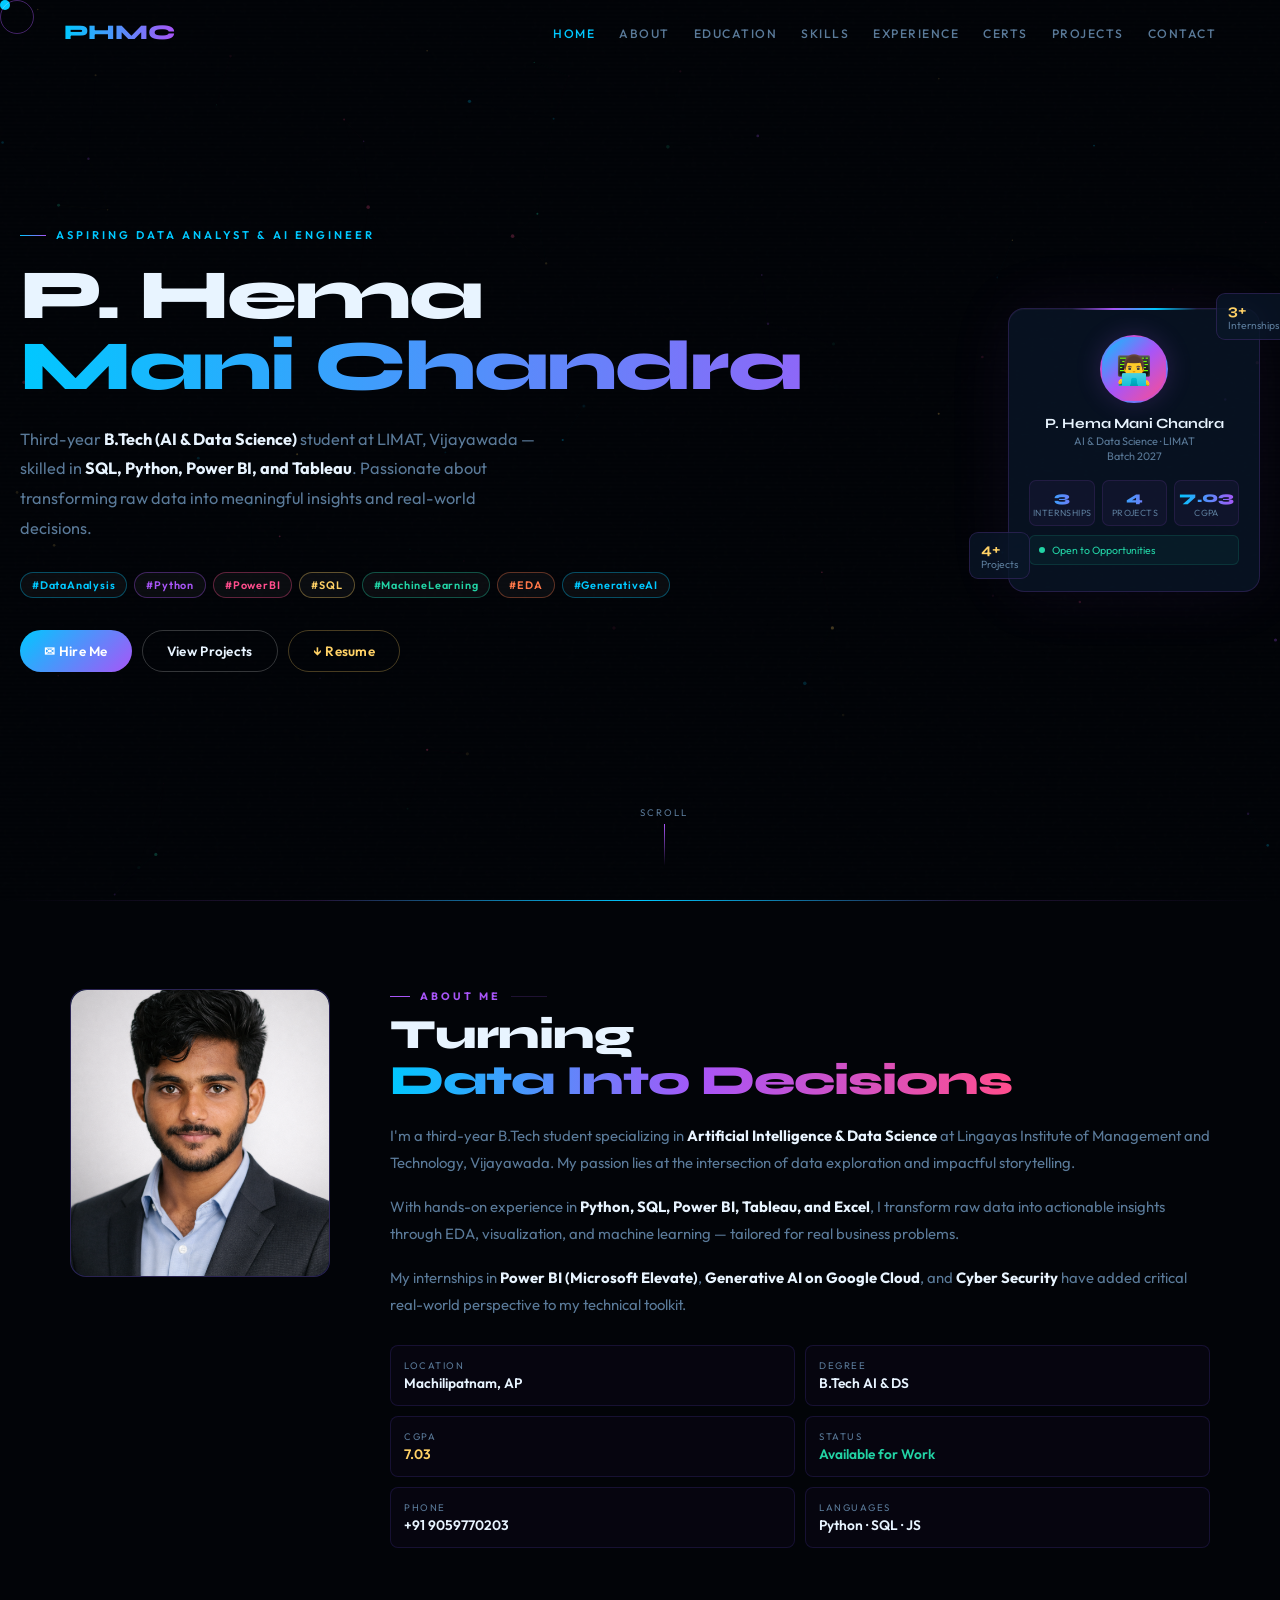
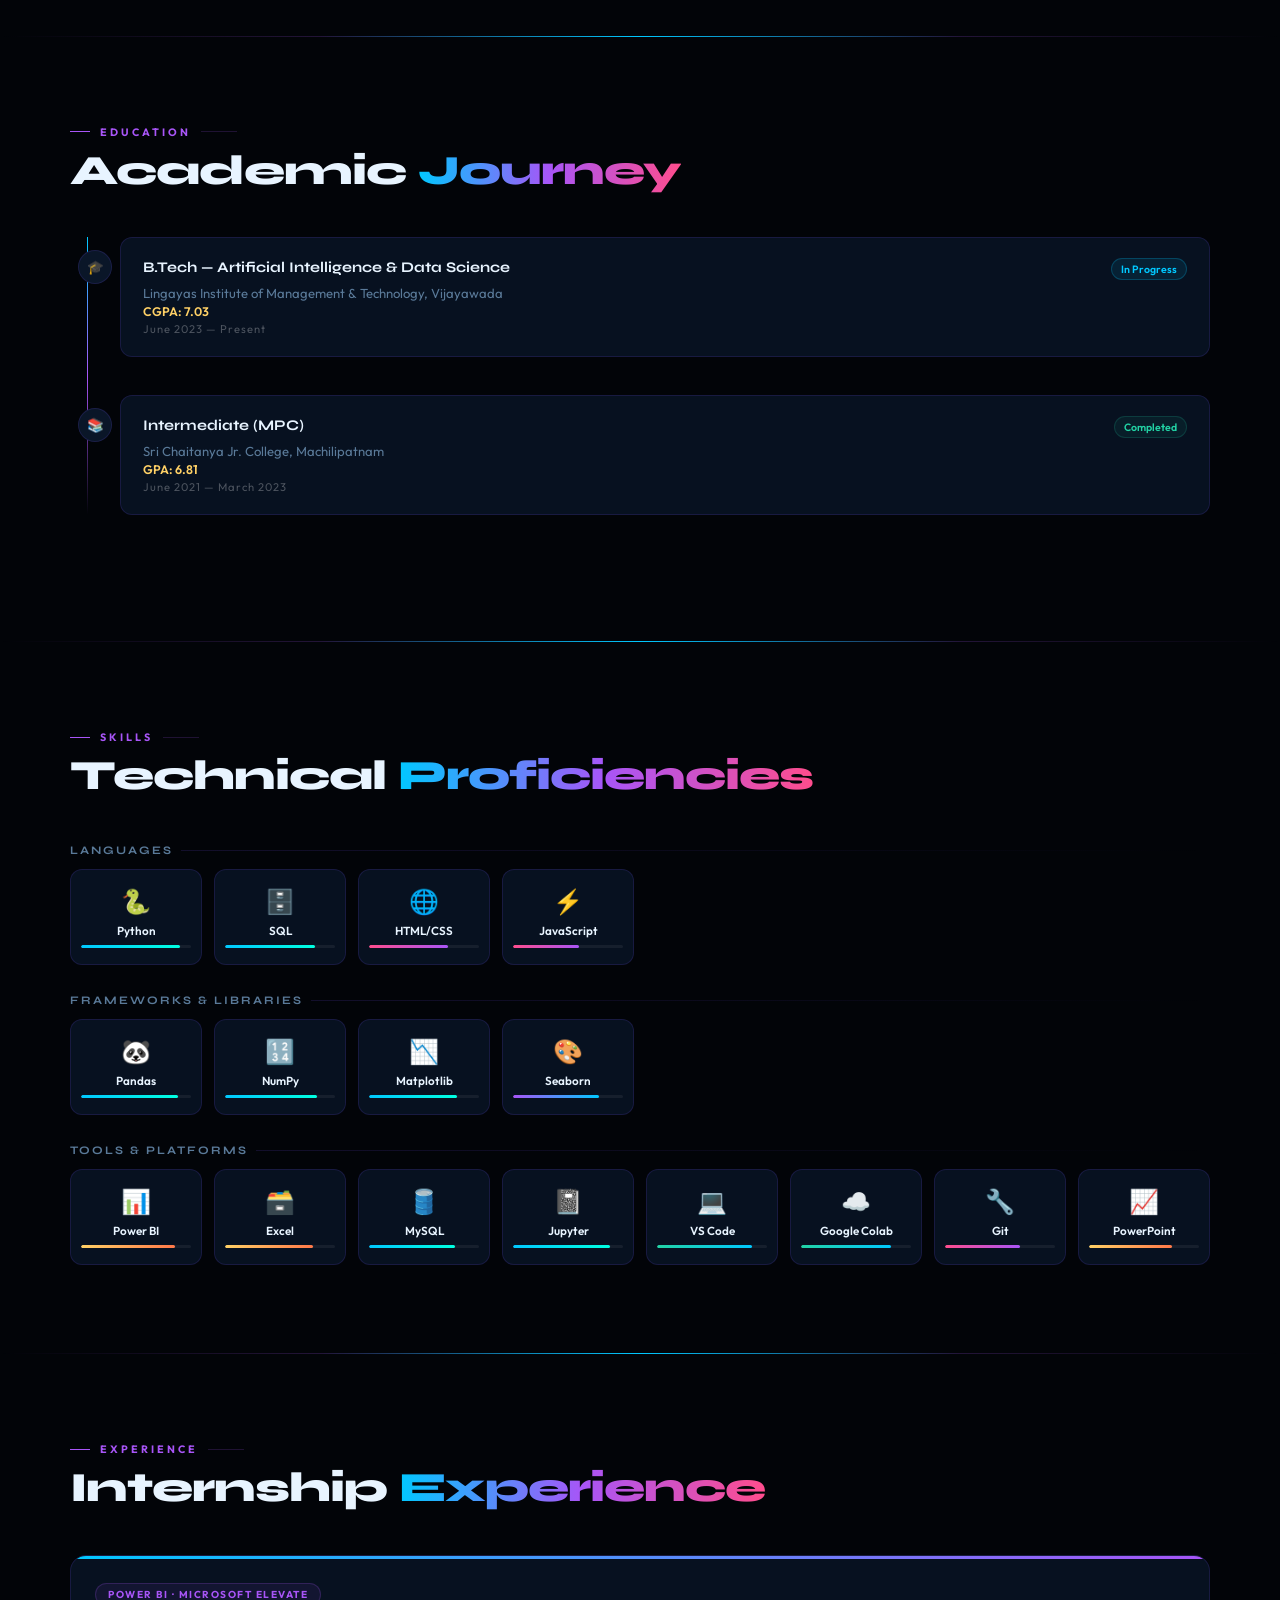
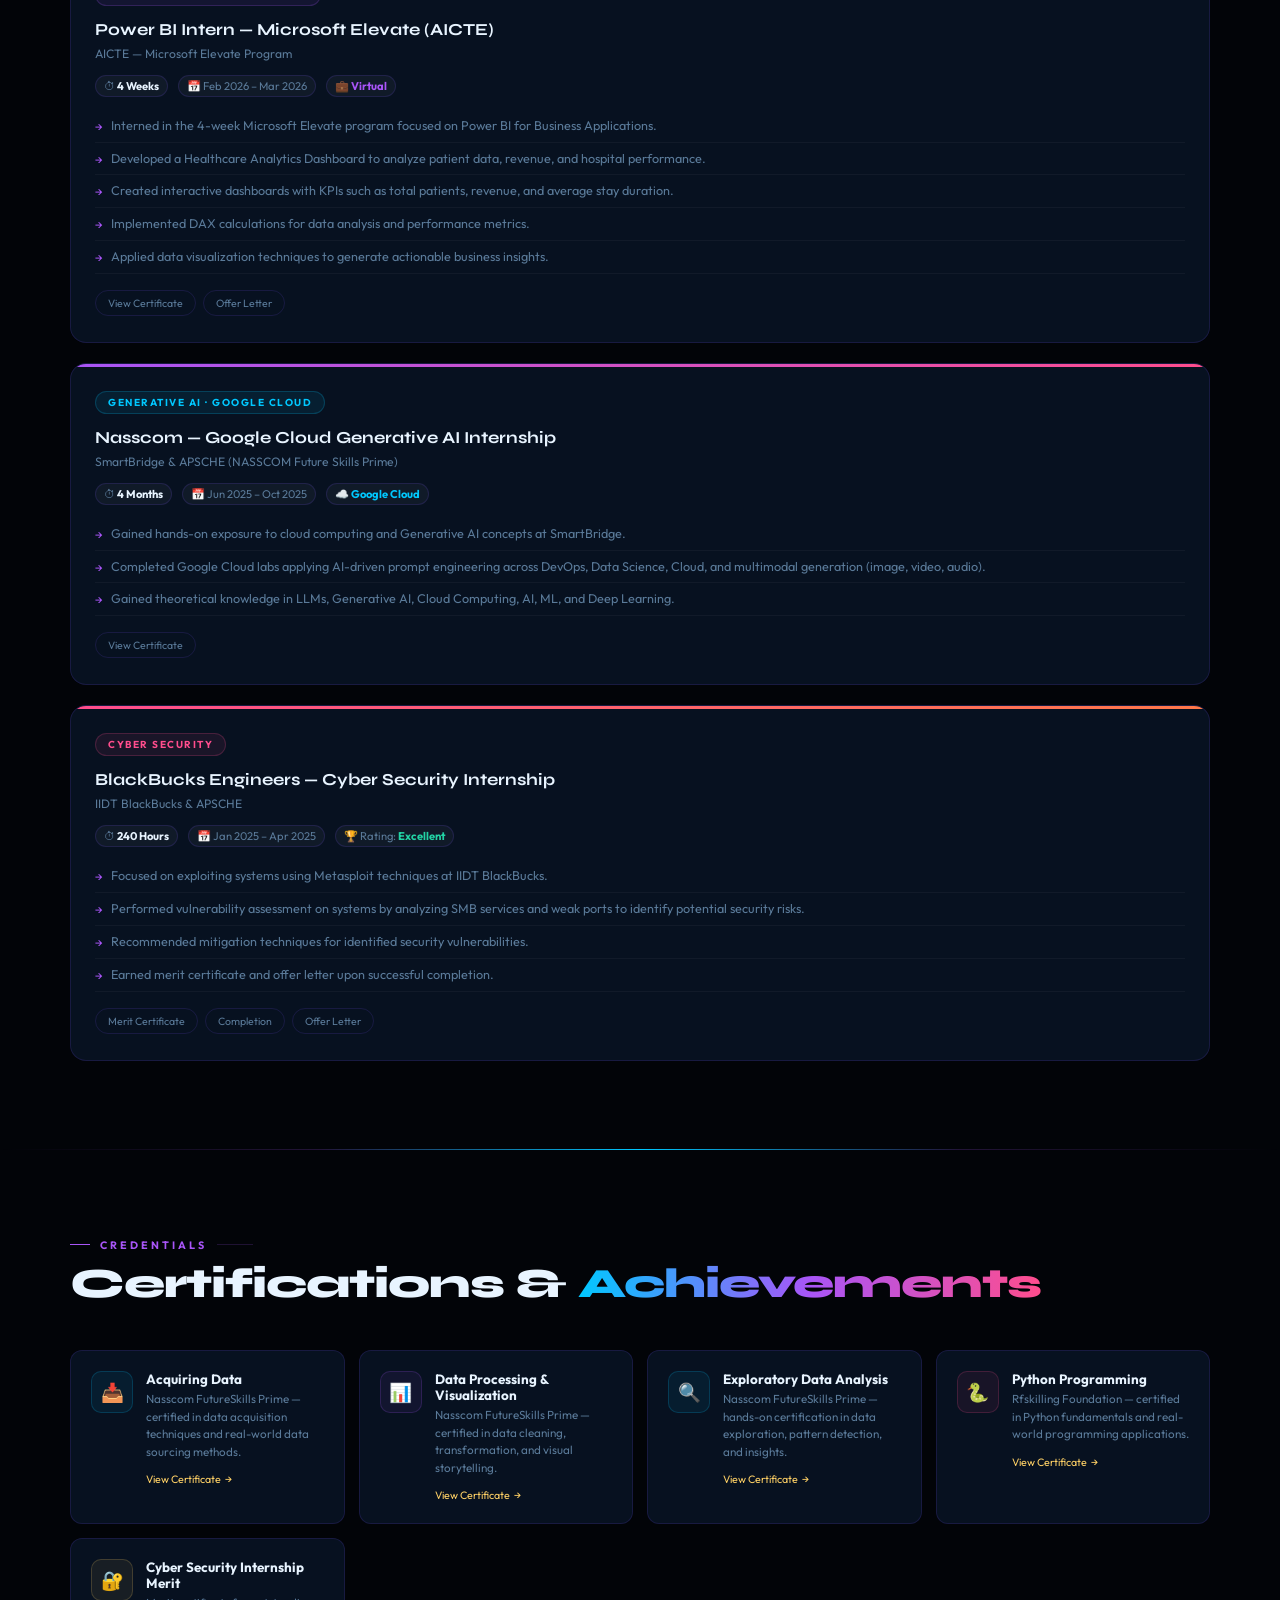
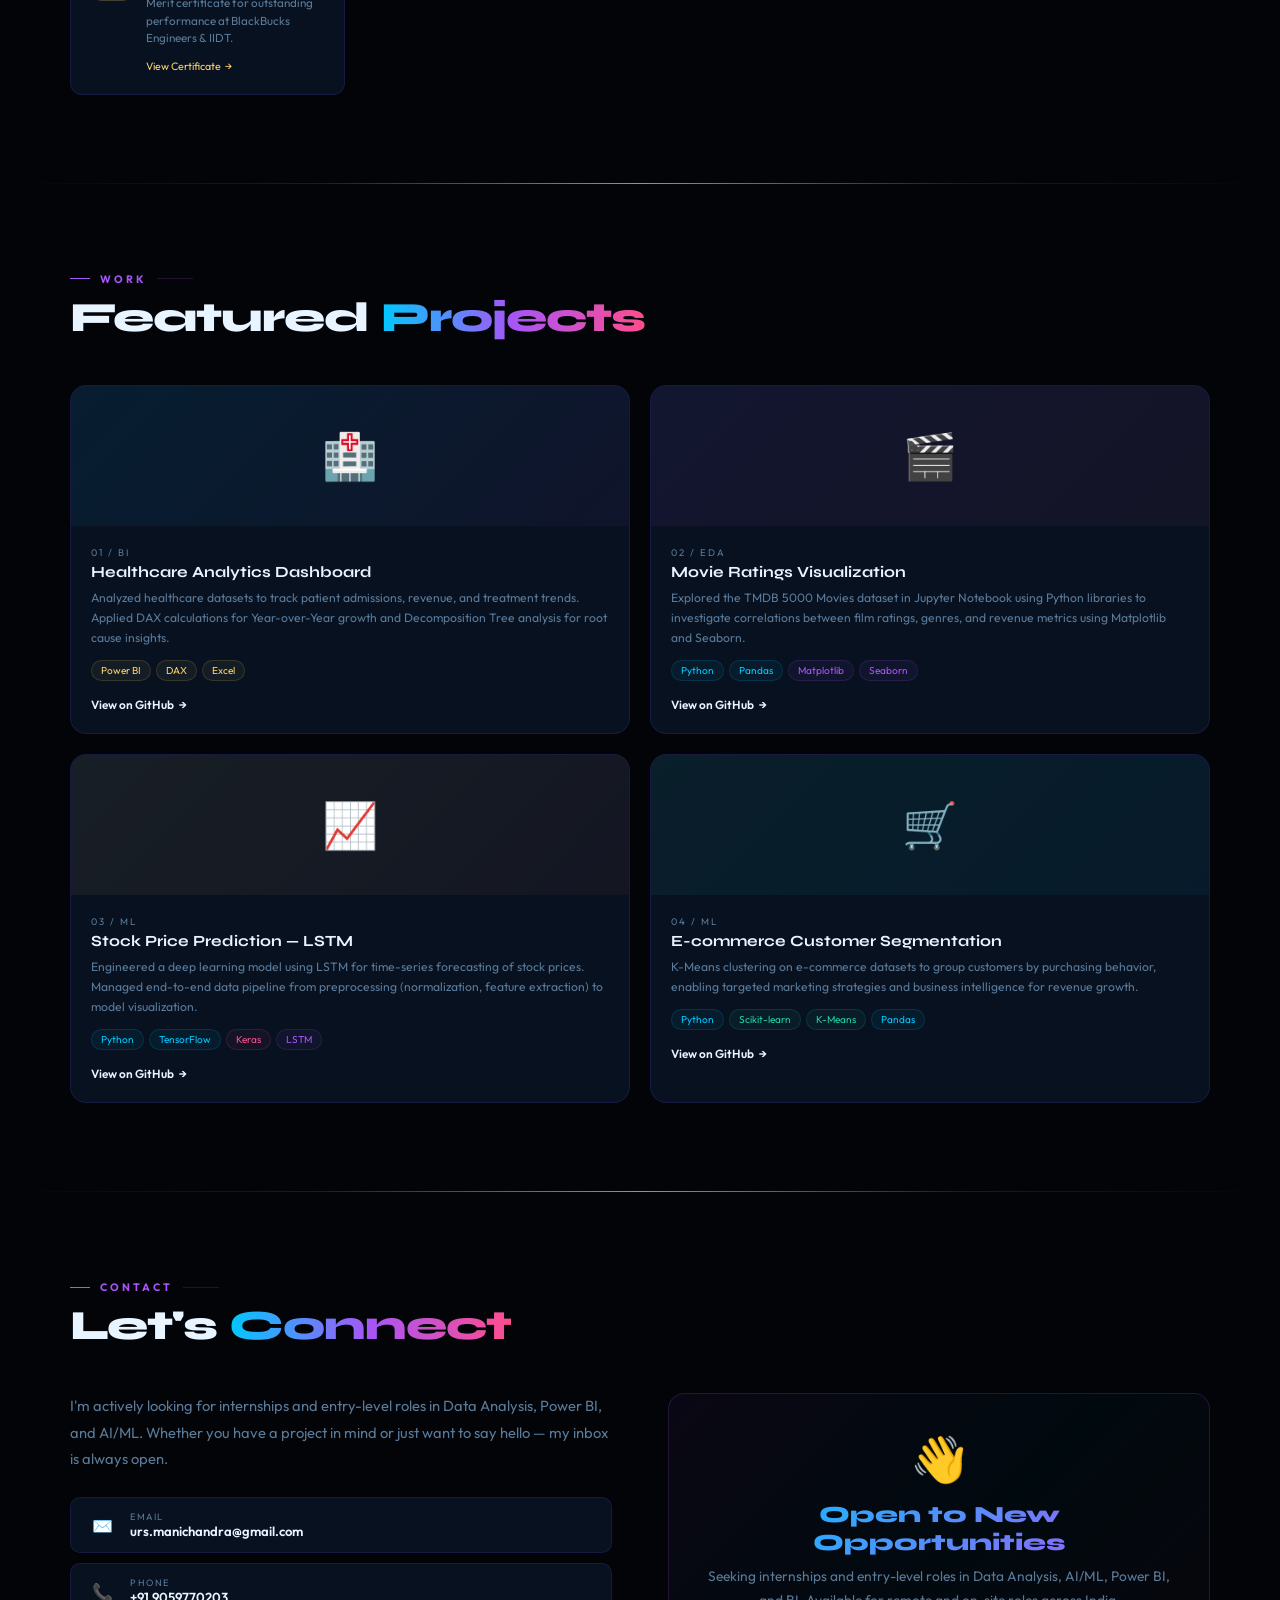
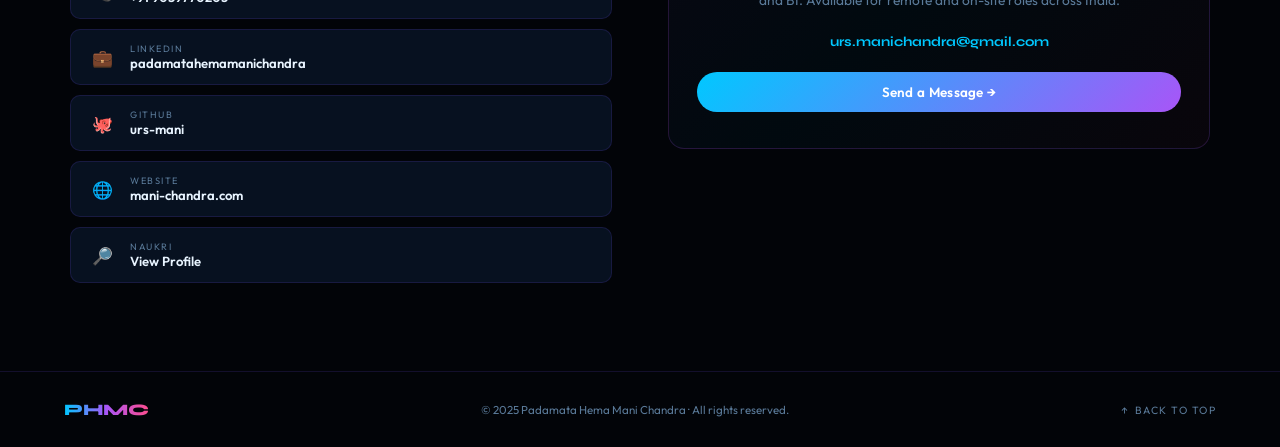
==== commit 3a76bebd: "Update index.html" ====
--- a/index.html
+++ b/index.html
@@ -10,7 +10,7 @@
     <link
         href="https://fonts.googleapis.com/css2?family=Syne:wght@400;600;700;800&family=Outfit:wght@300;400;500;600&display=swap"
         rel="stylesheet" />
-    <style src="style.css"></style>
+    <link rel="stylesheet" href="style.css">
 </head>
 
 <body>
--- a/style.css
+++ b/style.css
@@ -0,0 +1,1969 @@
+:root {
+    --black: #020408;
+    --panel: #0a1628;
+    --border: rgba(120, 80, 255, 0.15);
+    --cyan: #00c8ff;
+    --cyan2: #00ffe0;
+    --gold: #ffd166;
+    --pink: #ff4d8d;
+    --violet: #a855f7;
+    --orange: #ff7849;
+    --green: #22d3a5;
+    --white: #e8f4ff;
+    --muted: #5a7a99;
+    --glass: rgba(10, 22, 40, 0.78);
+    --glow-c: 0 0 28px rgba(0, 200, 255, 0.38);
+    --glow-g: 0 0 28px rgba(255, 209, 102, 0.38);
+    --glow-v: 0 0 28px rgba(168, 85, 247, 0.35);
+    --glow-p: 0 0 28px rgba(255, 77, 141, 0.35);
+    --fd: 'Syne', sans-serif;
+    --fb: 'Outfit', sans-serif;
+    --ease: cubic-bezier(0.16, 1, 0.3, 1);
+    --nh: 64px;
+}
+
+*,
+*::before,
+*::after {
+    margin: 0;
+    padding: 0;
+    box-sizing: border-box;
+    -webkit-tap-highlight-color: transparent;
+}
+
+html {
+    scroll-behavior: smooth;
+}
+
+body {
+    background: var(--black);
+    color: var(--white);
+    font-family: var(--fb);
+    overflow-x: hidden;
+    min-width: 320px;
+}
+
+@media(pointer:fine) {
+    body {
+        cursor: none;
+    }
+}
+
+@media(pointer:coarse) {
+
+    #cursor,
+    #cursor-trail {
+        display: none !important
+    }
+
+    body {
+        cursor: auto
+    }
+
+    a,
+    button {
+        cursor: pointer
+    }
+}
+
+a {
+    text-decoration: none;
+    color: inherit;
+}
+
+/* ── BG CANVAS ── */
+#canvas {
+    position: fixed;
+    inset: 0;
+    z-index: 0;
+    opacity: 0.5;
+    pointer-events: none;
+}
+
+.scanlines {
+    position: fixed;
+    inset: 0;
+    z-index: 1;
+    pointer-events: none;
+    background: repeating-linear-gradient(0deg, transparent, transparent 2px, rgba(0, 0, 0, .018) 2px, rgba(0, 0, 0, .018) 4px);
+}
+
+body::after {
+    content: '';
+    position: fixed;
+    inset: 0;
+    z-index: 0;
+    pointer-events: none;
+    background-image: url("data:image/svg+xml,%3Csvg viewBox='0 0 200 200' xmlns='http://www.w3.org/2000/svg'%3E%3Cfilter id='n'%3E%3CfeTurbulence type='fractalNoise' baseFrequency='0.85' numOctaves='4' stitchTiles='stitch'/%3E%3C/filter%3E%3Crect width='100%25' height='100%25' filter='url(%23n)' opacity='0.03'/%3E%3C/svg%3E");
+    opacity: .3;
+}
+
+/* ── CURSOR ── */
+#cursor {
+    width: 10px;
+    height: 10px;
+    background: var(--cyan);
+    border-radius: 50%;
+    position: fixed;
+    top: 0;
+    left: 0;
+    pointer-events: none;
+    z-index: 9999;
+    mix-blend-mode: screen;
+    transition: transform .1s ease, background .2s;
+}
+
+#cursor-trail {
+    width: 34px;
+    height: 34px;
+    border: 1px solid rgba(168, 85, 247, .4);
+    border-radius: 50%;
+    position: fixed;
+    top: 0;
+    left: 0;
+    pointer-events: none;
+    z-index: 9998;
+}
+
+body:has(a:hover) #cursor,
+body:has(button:hover) #cursor {
+    transform: scale(3);
+    background: var(--gold);
+}
+
+/* ── NAV ── */
+nav {
+    position: fixed;
+    top: 0;
+    left: 0;
+    right: 0;
+    z-index: 200;
+    height: var(--nh);
+    padding: 0 5%;
+    display: flex;
+    align-items: center;
+    justify-content: space-between;
+    transition: all .4s var(--ease);
+}
+
+nav.scrolled {
+    background: rgba(2, 4, 8, .93);
+    backdrop-filter: blur(24px);
+    -webkit-backdrop-filter: blur(24px);
+    border-bottom: 1px solid var(--border);
+}
+
+.nav-logo {
+    font-family: var(--fd);
+    font-size: 1.3rem;
+    font-weight: 800;
+    background: linear-gradient(90deg, var(--cyan), var(--violet));
+    -webkit-background-clip: text;
+    -webkit-text-fill-color: transparent;
+    background-clip: text;
+    flex-shrink: 0;
+}
+
+.nav-links {
+    display: flex;
+    gap: 24px;
+    list-style: none;
+}
+
+.nav-links a {
+    font-size: .76rem;
+    font-weight: 500;
+    letter-spacing: 1.5px;
+    text-transform: uppercase;
+    color: var(--muted);
+    position: relative;
+    padding-bottom: 3px;
+    transition: color .3s;
+}
+
+.nav-links a::after {
+    content: '';
+    position: absolute;
+    bottom: 0;
+    left: 0;
+    width: 0;
+    height: 1px;
+    background: linear-gradient(90deg, var(--cyan), var(--violet));
+    transition: width .3s var(--ease);
+}
+
+.nav-links a:hover {
+    color: var(--cyan);
+}
+
+.nav-links a:hover::after {
+    width: 100%;
+}
+
+/* hamburger */
+.ham {
+    display: none;
+    flex-direction: column;
+    gap: 5px;
+    background: none;
+    border: none;
+    padding: 8px;
+    cursor: pointer;
+    z-index: 210;
+}
+
+.ham span {
+    display: block;
+    width: 22px;
+    height: 2px;
+    background: linear-gradient(90deg, var(--cyan), var(--violet));
+    border-radius: 2px;
+    transition: all .35s var(--ease);
+    transform-origin: center;
+}
+
+.ham.open span:nth-child(1) {
+    transform: translateY(7px) rotate(45deg);
+}
+
+.ham.open span:nth-child(2) {
+    opacity: 0;
+    transform: scaleX(0);
+}
+
+.ham.open span:nth-child(3) {
+    transform: translateY(-7px) rotate(-45deg);
+}
+
+.mob-nav {
+    position: fixed;
+    inset: 0;
+    z-index: 190;
+    background: rgba(2, 4, 8, .97);
+    backdrop-filter: blur(30px);
+    -webkit-backdrop-filter: blur(30px);
+    display: flex;
+    flex-direction: column;
+    align-items: center;
+    justify-content: center;
+    gap: 26px;
+    opacity: 0;
+    pointer-events: none;
+    transition: opacity .4s var(--ease);
+}
+
+.mob-nav.open {
+    opacity: 1;
+    pointer-events: all;
+}
+
+.mob-nav a {
+    font-family: var(--fd);
+    font-size: clamp(1.5rem, 5.5vw, 2rem);
+    font-weight: 700;
+    color: var(--white);
+    transition: color .25s, opacity .4s, transform .4s;
+    opacity: 0;
+    transform: translateY(18px);
+}
+
+.mob-nav.open a {
+    opacity: 1;
+    transform: none;
+}
+
+.mob-nav.open a:nth-child(1) {
+    transition-delay: .05s
+}
+
+.mob-nav.open a:nth-child(2) {
+    transition-delay: .10s
+}
+
+.mob-nav.open a:nth-child(3) {
+    transition-delay: .15s
+}
+
+.mob-nav.open a:nth-child(4) {
+    transition-delay: .20s
+}
+
+.mob-nav.open a:nth-child(5) {
+    transition-delay: .25s
+}
+
+.mob-nav.open a:nth-child(6) {
+    transition-delay: .30s
+}
+
+.mob-nav.open a:nth-child(7) {
+    transition-delay: .35s
+}
+
+.mob-nav a:hover {
+    color: var(--cyan);
+}
+
+/* ── HERO ── */
+.hero {
+    min-height: 100vh;
+    min-height: 100dvh;
+    padding: calc(var(--nh)+44px) 5% 80px;
+    display: flex;
+    align-items: center;
+    position: relative;
+    z-index: 2;
+}
+
+.hero-grid {
+    display: grid;
+    grid-template-columns: 1fr auto;
+    gap: 56px;
+    align-items: center;
+    max-width: 1240px;
+    margin: 0 auto;
+    width: 100%;
+}
+
+.hero-ey {
+    font-size: .7rem;
+    font-weight: 600;
+    letter-spacing: 3px;
+    text-transform: uppercase;
+    color: var(--cyan);
+    display: flex;
+    align-items: center;
+    gap: 10px;
+    margin-bottom: 18px;
+    opacity: 0;
+    transform: translateY(18px);
+    animation: fu .8s var(--ease) .3s forwards;
+}
+
+.hero-ey::before {
+    content: '';
+    width: 26px;
+    height: 1px;
+    background: linear-gradient(90deg, var(--cyan), var(--violet));
+    flex-shrink: 0;
+}
+
+.hero-name {
+    font-family: var(--fd);
+    font-size: clamp(2.2rem, 5.5vw, 4.8rem);
+    font-weight: 800;
+    line-height: 1.0;
+    letter-spacing: -2px;
+    margin-bottom: 20px;
+    opacity: 0;
+    transform: translateY(26px);
+    animation: fu .9s var(--ease) .5s forwards;
+}
+
+.hero-name .l1 {
+    display: block;
+    color: var(--white);
+}
+
+.hero-name .l2 {
+    display: block;
+    background: linear-gradient(90deg, var(--cyan), var(--violet), var(--pink), var(--gold));
+    -webkit-background-clip: text;
+    -webkit-text-fill-color: transparent;
+    background-clip: text;
+    background-size: 300%;
+    animation: shim 5s linear 1.6s infinite;
+    min-height: 1.05em;
+}
+
+@keyframes shim {
+    0% {
+        background-position: 0%
+    }
+
+    100% {
+        background-position: 300%
+    }
+}
+
+.hero-desc {
+    font-size: clamp(.88rem, 1.8vw, 1.02rem);
+    line-height: 1.82;
+    color: var(--muted);
+    max-width: 520px;
+    margin-bottom: 28px;
+    opacity: 0;
+    transform: translateY(18px);
+    animation: fu .8s var(--ease) .7s forwards;
+}
+
+.hero-desc strong {
+    color: var(--white);
+}
+
+.hero-tags {
+    display: flex;
+    flex-wrap: wrap;
+    gap: 7px;
+    margin-bottom: 32px;
+    opacity: 0;
+    transform: translateY(18px);
+    animation: fu .8s var(--ease) .85s forwards;
+}
+
+.htag {
+    font-size: .68rem;
+    font-weight: 600;
+    letter-spacing: .8px;
+    padding: 5px 11px;
+    border-radius: 20px;
+    border: 1px solid;
+    color: var(--white);
+    background: rgba(255, 255, 255, .04);
+    transition: all .3s;
+    white-space: nowrap;
+    cursor: default;
+}
+
+.htag:nth-child(1) {
+    border-color: rgba(0, 200, 255, .35);
+    color: var(--cyan);
+}
+
+.htag:nth-child(2) {
+    border-color: rgba(168, 85, 247, .35);
+    color: var(--violet);
+}
+
+.htag:nth-child(3) {
+    border-color: rgba(255, 77, 141, .35);
+    color: var(--pink);
+}
+
+.htag:nth-child(4) {
+    border-color: rgba(255, 209, 102, .35);
+    color: var(--gold);
+}
+
+.htag:nth-child(5) {
+    border-color: rgba(34, 211, 165, .35);
+    color: var(--green);
+}
+
+.htag:nth-child(6) {
+    border-color: rgba(255, 120, 73, .35);
+    color: var(--orange);
+}
+
+.htag:nth-child(7) {
+    border-color: rgba(0, 200, 255, .35);
+    color: var(--cyan);
+}
+
+.htag:hover {
+    transform: scale(1.07);
+}
+
+.hero-btns {
+    display: flex;
+    gap: 10px;
+    flex-wrap: wrap;
+    opacity: 0;
+    transform: translateY(18px);
+    animation: fu .8s var(--ease) 1s forwards;
+}
+
+.btn {
+    display: inline-flex;
+    align-items: center;
+    justify-content: center;
+    gap: 8px;
+    padding: 12px 24px;
+    border-radius: 40px;
+    font-family: var(--fb);
+    font-size: .84rem;
+    font-weight: 600;
+    letter-spacing: .3px;
+    border: none;
+    transition: all .3s;
+    position: relative;
+    overflow: hidden;
+    white-space: nowrap;
+}
+
+.btn::before {
+    content: '';
+    position: absolute;
+    inset: 0;
+    background: linear-gradient(90deg, transparent, rgba(255, 255, 255, .08), transparent);
+    transform: translateX(-100%);
+    transition: transform .5s;
+}
+
+.btn:hover::before {
+    transform: translateX(100%);
+}
+
+.bp {
+    background: linear-gradient(135deg, var(--cyan), var(--violet));
+    color: #fff;
+}
+
+.bp:hover {
+    box-shadow: var(--glow-v);
+    transform: translateY(-2px);
+}
+
+.bs {
+    background: transparent;
+    color: var(--white);
+    border: 1px solid rgba(255, 255, 255, .2);
+}
+
+.bs:hover {
+    border-color: var(--violet);
+    color: var(--violet);
+}
+
+.bg {
+    background: transparent;
+    color: var(--gold);
+    border: 1px solid rgba(255, 209, 102, .28);
+}
+
+.bg:hover {
+    border-color: var(--gold);
+    box-shadow: var(--glow-g);
+}
+
+/* ID Card */
+.hero-vis {
+    opacity: 0;
+    transform: translateX(34px) scale(.97);
+    animation: fr 1s var(--ease) .8s forwards;
+}
+
+.idc {
+    width: 252px;
+    background: var(--glass);
+    border: 1px solid rgba(168, 85, 247, .18);
+    border-radius: 16px;
+    padding: 26px 20px;
+    backdrop-filter: blur(20px);
+    -webkit-backdrop-filter: blur(20px);
+    position: relative;
+    box-shadow: 0 0 70px rgba(168, 85, 247, .07), inset 0 1px 0 rgba(255, 255, 255, .04);
+}
+
+.idc::before {
+    content: '';
+    position: absolute;
+    top: -1px;
+    left: 25%;
+    right: 25%;
+    height: 2px;
+    background: linear-gradient(90deg, transparent, var(--violet), var(--cyan), transparent);
+    border-radius: 2px;
+}
+
+.idc-photo {
+    width: 68px;
+    height: 68px;
+    border-radius: 50%;
+    background: linear-gradient(135deg, var(--cyan), var(--violet), var(--pink));
+    display: flex;
+    align-items: center;
+    justify-content: center;
+    font-size: 1.8rem;
+    margin: 0 auto 12px;
+    border: 2px solid rgba(168, 85, 247, .35);
+    box-shadow: 0 0 26px rgba(168, 85, 247, .2);
+}
+
+.idc h3 {
+    font-family: var(--fd);
+    font-size: .88rem;
+    font-weight: 700;
+    text-align: center;
+    margin-bottom: 2px;
+}
+
+.idc>p {
+    font-size: .68rem;
+    color: var(--muted);
+    text-align: center;
+    margin-bottom: 16px;
+    line-height: 1.4;
+}
+
+.idc-stats {
+    display: flex;
+    gap: 7px;
+}
+
+.istat {
+    flex: 1;
+    background: rgba(168, 85, 247, .05);
+    border: 1px solid rgba(168, 85, 247, .12);
+    border-radius: 7px;
+    padding: 7px 3px;
+    text-align: center;
+}
+
+.istat-n {
+    font-family: var(--fd);
+    font-size: .95rem;
+    font-weight: 800;
+    background: linear-gradient(90deg, var(--cyan), var(--violet));
+    -webkit-background-clip: text;
+    -webkit-text-fill-color: transparent;
+    background-clip: text;
+}
+
+.istat-l {
+    font-size: .56rem;
+    color: var(--muted);
+    text-transform: uppercase;
+    letter-spacing: .4px;
+    margin-top: 1px;
+}
+
+.idc-badge {
+    display: flex;
+    align-items: center;
+    gap: 7px;
+    background: rgba(34, 211, 165, .05);
+    border: 1px solid rgba(34, 211, 165, .14);
+    border-radius: 6px;
+    padding: 7px 9px;
+    margin-top: 9px;
+}
+
+.idot {
+    width: 6px;
+    height: 6px;
+    border-radius: 50%;
+    background: var(--green);
+    animation: pulse 2s infinite;
+    flex-shrink: 0;
+}
+
+.idc-badge span {
+    font-size: .66rem;
+    color: var(--green);
+}
+
+.fchip {
+    position: absolute;
+    background: var(--glass);
+    border: 1px solid rgba(168, 85, 247, .18);
+    border-radius: 9px;
+    padding: 7px 11px;
+    backdrop-filter: blur(12px);
+    -webkit-backdrop-filter: blur(12px);
+    font-size: .65rem;
+    color: var(--muted);
+    animation: fy 4s ease-in-out infinite;
+}
+
+.fchip .fv {
+    font-family: var(--fd);
+    font-size: .95rem;
+    color: var(--gold);
+    font-weight: 700;
+    display: block;
+}
+
+.fc1 {
+    top: -16px;
+    right: -32px;
+    animation-delay: 0s;
+}
+
+.fc2 {
+    bottom: 12px;
+    left: -40px;
+    animation-delay: 2s;
+}
+
+/* scroll hint */
+.scroll-hint {
+    position: absolute;
+    bottom: 34px;
+    left: 50%;
+    transform: translateX(-50%);
+    display: flex;
+    flex-direction: column;
+    align-items: center;
+    gap: 6px;
+    opacity: 0;
+    animation: fu .7s 1.7s forwards;
+    z-index: 2;
+}
+
+.scroll-hint span {
+    font-size: .6rem;
+    letter-spacing: 2px;
+    text-transform: uppercase;
+    color: var(--muted);
+}
+
+.sline {
+    width: 1px;
+    height: 42px;
+    background: linear-gradient(to bottom, var(--violet), transparent);
+    animation: sp 2s ease-in-out infinite;
+}
+
+/* ── KEYFRAMES ── */
+@keyframes fu {
+    to {
+        opacity: 1;
+        transform: translateY(0)
+    }
+}
+
+@keyframes fr {
+    to {
+        opacity: 1;
+        transform: translateX(0) scale(1)
+    }
+}
+
+@keyframes fy {
+
+    0%,
+    100% {
+        transform: translateY(0)
+    }
+
+    50% {
+        transform: translateY(-9px)
+    }
+}
+
+@keyframes pulse {
+
+    0%,
+    100% {
+        opacity: 1
+    }
+
+    50% {
+        opacity: .35
+    }
+}
+
+@keyframes sp {
+
+    0%,
+    100% {
+        opacity: .3
+    }
+
+    50% {
+        opacity: 1
+    }
+}
+
+/* ── SECTIONS ── */
+section {
+    position: relative;
+    z-index: 2;
+    padding: 88px 5%;
+}
+
+.si {
+    max-width: 1140px;
+    margin: 0 auto;
+}
+
+.slbl {
+    font-size: .67rem;
+    font-weight: 700;
+    letter-spacing: 3px;
+    text-transform: uppercase;
+    color: var(--violet);
+    display: flex;
+    align-items: center;
+    gap: 10px;
+    margin-bottom: 9px;
+}
+
+.slbl::before {
+    content: '';
+    width: 20px;
+    height: 1px;
+    background: var(--violet);
+    flex-shrink: 0;
+}
+
+.slbl::after {
+    content: '';
+    width: 36px;
+    height: 1px;
+    background: rgba(168, 85, 247, .18);
+}
+
+.stitle {
+    font-family: var(--fd);
+    font-size: clamp(1.5rem, 3.5vw, 2.6rem);
+    font-weight: 800;
+    letter-spacing: -1px;
+    line-height: 1.1;
+    margin-bottom: 44px;
+}
+
+.stitle span {
+    background: linear-gradient(90deg, var(--cyan), var(--violet), var(--pink));
+    -webkit-background-clip: text;
+    -webkit-text-fill-color: transparent;
+    background-clip: text;
+}
+
+.divider {
+    height: 1px;
+    background: linear-gradient(90deg, transparent, rgba(168, 85, 247, .2), var(--cyan), rgba(168, 85, 247, .2), transparent);
+    position: relative;
+    z-index: 2;
+}
+
+/* reveal */
+.rev {
+    opacity: 0;
+    transform: translateY(34px);
+    transition: opacity .7s var(--ease), transform .7s var(--ease);
+}
+
+.rl {
+    opacity: 0;
+    transform: translateX(-34px);
+    transition: opacity .7s var(--ease), transform .7s var(--ease);
+}
+
+.rr {
+    opacity: 0;
+    transform: translateX(34px);
+    transition: opacity .7s var(--ease), transform .7s var(--ease);
+}
+
+.rev.on,
+.rl.on,
+.rr.on {
+    opacity: 1;
+    transform: none;
+}
+
+/* ── ABOUT ── */
+.about-grid {
+    display: grid;
+    grid-template-columns: auto 1fr;
+    gap: 60px;
+    align-items: start;
+}
+
+.about-vis {
+    width: 260px;
+    flex-shrink: 0;
+    position: relative;
+}
+
+.about-img {
+    width: 100%;
+    padding-bottom: 110%;
+    background: var(--panel);
+    border: 1px solid rgba(168, 85, 247, .2);
+    border-radius: 16px;
+    overflow: hidden;
+    position: relative;
+}
+
+.about-img::after {
+    content: '';
+    position: absolute;
+    inset: 0;
+    background: linear-gradient(135deg, rgba(0, 200, 255, .06), transparent 55%, rgba(168, 85, 247, .06));
+}
+
+.about-init {
+    position: absolute;
+    inset: 0;
+    display: flex;
+    align-items: center;
+    justify-content: center;
+    z-index: 1;
+}
+
+.about-init span {
+    font-family: var(--fd);
+    font-size: 5rem;
+    font-weight: 800;
+    background: linear-gradient(135deg, var(--cyan), var(--violet), var(--pink));
+    -webkit-background-clip: text;
+    -webkit-text-fill-color: transparent;
+    background-clip: text;
+}
+
+.ac {
+    position: absolute;
+    width: 48px;
+    height: 48px;
+}
+
+.ac.tl {
+    top: 12px;
+    left: 12px;
+    border-top: 2px solid var(--cyan);
+    border-left: 2px solid var(--cyan);
+}
+
+.ac.br {
+    bottom: 12px;
+    right: 12px;
+    border-bottom: 2px solid var(--violet);
+    border-right: 2px solid var(--violet);
+}
+
+.afloat {
+    position: absolute;
+    bottom: -14px;
+    right: -14px;
+    background: var(--glass);
+    border: 1px solid rgba(168, 85, 247, .2);
+    border-radius: 11px;
+    padding: 12px 16px;
+    backdrop-filter: blur(16px);
+    -webkit-backdrop-filter: blur(16px);
+}
+
+.afloat .bn {
+    font-family: var(--fd);
+    font-size: 1.7rem;
+    color: var(--violet);
+    font-weight: 800;
+    line-height: 1;
+}
+
+.afloat p {
+    font-size: .62rem;
+    color: var(--muted);
+    margin-top: 2px;
+}
+
+.acontent p {
+    font-size: .93rem;
+    line-height: 1.85;
+    color: var(--muted);
+    margin-bottom: 16px;
+}
+
+.acontent p strong {
+    color: var(--white);
+}
+
+.adetails {
+    display: grid;
+    grid-template-columns: 1fr 1fr;
+    gap: 10px;
+    margin-top: 26px;
+}
+
+.adtl {
+    background: rgba(168, 85, 247, .03);
+    border: 1px solid var(--border);
+    border-radius: 8px;
+    padding: 13px;
+    transition: all .3s;
+}
+
+.adtl:hover {
+    background: rgba(168, 85, 247, .07);
+    border-color: rgba(168, 85, 247, .28);
+}
+
+.adtl-l {
+    font-size: .6rem;
+    color: var(--muted);
+    text-transform: uppercase;
+    letter-spacing: 1.5px;
+    margin-bottom: 3px;
+}
+
+.adtl-v {
+    font-size: .86rem;
+    font-weight: 600;
+    color: var(--white);
+}
+
+/* ── EDUCATION ── */
+.edu-tl {
+    position: relative;
+    padding-left: 50px;
+}
+
+.edu-tl::before {
+    content: '';
+    position: absolute;
+    left: 17px;
+    top: 0;
+    bottom: 0;
+    width: 1px;
+    background: linear-gradient(to bottom, var(--cyan), var(--violet), transparent);
+}
+
+.edu-item {
+    margin-bottom: 38px;
+    position: relative;
+    opacity: 0;
+    transform: translateX(-26px);
+    transition: opacity .7s var(--ease), transform .7s var(--ease);
+}
+
+.edu-item.on {
+    opacity: 1;
+    transform: none;
+}
+
+.edot {
+    position: absolute;
+    left: -42px;
+    top: 13px;
+    width: 34px;
+    height: 34px;
+    border-radius: 50%;
+    background: var(--panel);
+    border: 1px solid var(--border);
+    display: flex;
+    align-items: center;
+    justify-content: center;
+    font-size: .85rem;
+    transition: all .3s;
+}
+
+.edu-card {
+    background: var(--glass);
+    border: 1px solid var(--border);
+    border-radius: 12px;
+    padding: 20px 22px;
+    backdrop-filter: blur(12px);
+    -webkit-backdrop-filter: blur(12px);
+    transition: all .3s;
+}
+
+.edu-card:hover {
+    border-color: rgba(168, 85, 247, .32);
+    box-shadow: var(--glow-v);
+}
+
+.edu-item:hover .edot {
+    border-color: var(--violet);
+    box-shadow: var(--glow-v);
+}
+
+.edu-hd {
+    display: flex;
+    justify-content: space-between;
+    align-items: flex-start;
+    flex-wrap: wrap;
+    gap: 7px;
+    margin-bottom: 5px;
+}
+
+.edeg {
+    font-family: var(--fd);
+    font-size: .92rem;
+    font-weight: 700;
+}
+
+.ebadge {
+    font-size: .66rem;
+    padding: 3px 9px;
+    border-radius: 20px;
+    font-weight: 600;
+    flex-shrink: 0;
+}
+
+.ba {
+    background: rgba(0, 200, 255, .09);
+    color: var(--cyan);
+    border: 1px solid rgba(0, 200, 255, .22);
+}
+
+.bd {
+    background: rgba(34, 211, 165, .07);
+    color: var(--green);
+    border: 1px solid rgba(34, 211, 165, .16);
+}
+
+.eschool {
+    font-size: .82rem;
+    color: var(--muted);
+    margin-bottom: 3px;
+}
+
+.egpa {
+    font-size: .78rem;
+    color: var(--gold);
+    font-weight: 600;
+    margin-bottom: 3px;
+}
+
+.eyr {
+    font-size: .7rem;
+    color: rgba(255, 255, 255, .28);
+    letter-spacing: 1px;
+}
+
+/* ── SKILLS ── */
+.skills-grid {
+    display: grid;
+    grid-template-columns: repeat(auto-fill, minmax(128px, 1fr));
+    gap: 12px;
+}
+
+.sk-card {
+    background: var(--glass);
+    border: 1px solid var(--border);
+    border-radius: 12px;
+    padding: 16px 10px;
+    display: flex;
+    flex-direction: column;
+    align-items: center;
+    gap: 7px;
+    text-align: center;
+    transition: all .3s;
+    position: relative;
+    overflow: hidden;
+}
+
+.sk-card::after {
+    content: '';
+    position: absolute;
+    bottom: 0;
+    left: 0;
+    right: 0;
+    height: 2px;
+    background: linear-gradient(90deg, var(--cyan), var(--violet), var(--pink));
+    transform: scaleX(0);
+    transform-origin: left;
+    transition: transform .4s var(--ease);
+}
+
+.sk-card:hover::after {
+    transform: scaleX(1);
+}
+
+.sk-card:hover {
+    border-color: rgba(168, 85, 247, .3);
+    transform: translateY(-4px);
+    box-shadow: 0 8px 32px rgba(168, 85, 247, .1);
+}
+
+.sk-i {
+    font-size: 1.5rem;
+}
+
+.sk-n {
+    font-size: .73rem;
+    font-weight: 600;
+    color: var(--white);
+}
+
+.sk-bar {
+    width: 100%;
+    height: 3px;
+    background: rgba(255, 255, 255, .06);
+    border-radius: 2px;
+    overflow: hidden;
+}
+
+.sk-fill {
+    height: 100%;
+    width: 0;
+    border-radius: 2px;
+    transition: width 1.4s var(--ease);
+}
+
+.fc {
+    background: linear-gradient(90deg, var(--cyan), var(--cyan2));
+}
+
+.fg {
+    background: linear-gradient(90deg, var(--gold), var(--orange));
+}
+
+.fp {
+    background: linear-gradient(90deg, var(--pink), var(--violet));
+}
+
+.fv2 {
+    background: linear-gradient(90deg, var(--violet), var(--cyan));
+}
+
+.fg2 {
+    background: linear-gradient(90deg, var(--green), var(--cyan));
+}
+
+/* skills category labels */
+.sk-section-title {
+    font-family: var(--fd);
+    font-size: .72rem;
+    font-weight: 700;
+    letter-spacing: 2px;
+    text-transform: uppercase;
+    color: var(--muted);
+    margin-bottom: 12px;
+    margin-top: 28px;
+    display: flex;
+    align-items: center;
+    gap: 8px;
+}
+
+.sk-section-title::after {
+    content: '';
+    flex: 1;
+    height: 1px;
+    background: linear-gradient(90deg, var(--border), transparent);
+}
+
+.sk-section-title:first-child {
+    margin-top: 0;
+}
+
+/* ── INTERNSHIPS ── */
+.int-grid {
+    display: grid;
+    grid-template-columns: 1fr;
+    gap: 20px;
+}
+
+.int-card {
+    background: var(--glass);
+    border: 1px solid var(--border);
+    border-radius: 16px;
+    padding: 26px 24px;
+    backdrop-filter: blur(16px);
+    -webkit-backdrop-filter: blur(16px);
+    transition: all .4s;
+    position: relative;
+    overflow: hidden;
+}
+
+.int-card::before {
+    content: '';
+    position: absolute;
+    top: 0;
+    left: 0;
+    right: 0;
+    height: 3px;
+}
+
+.int-card.ic1::before {
+    background: linear-gradient(90deg, var(--cyan), var(--violet));
+}
+
+.int-card.ic2::before {
+    background: linear-gradient(90deg, var(--violet), var(--pink));
+}
+
+.int-card.ic3::before {
+    background: linear-gradient(90deg, var(--pink), var(--orange));
+}
+
+.int-card:hover {
+    transform: translateY(-4px);
+    box-shadow: 0 12px 40px rgba(168, 85, 247, .1);
+    border-color: rgba(168, 85, 247, .22);
+}
+
+.itag {
+    font-size: .63rem;
+    font-weight: 700;
+    letter-spacing: 1.5px;
+    text-transform: uppercase;
+    padding: 4px 12px;
+    border-radius: 20px;
+    display: inline-block;
+    margin-bottom: 13px;
+}
+
+.tc {
+    background: rgba(255, 77, 141, .08);
+    color: var(--pink);
+    border: 1px solid rgba(255, 77, 141, .2);
+}
+
+.ta {
+    background: rgba(0, 200, 255, .08);
+    color: var(--cyan);
+    border: 1px solid rgba(0, 200, 255, .2);
+}
+
+.tv {
+    background: rgba(168, 85, 247, .08);
+    color: var(--violet);
+    border: 1px solid rgba(168, 85, 247, .2);
+}
+
+.ititle {
+    font-family: var(--fd);
+    font-size: 1.05rem;
+    font-weight: 700;
+    margin-bottom: 4px;
+    line-height: 1.3;
+}
+
+.iorg {
+    font-size: .76rem;
+    color: var(--muted);
+    margin-bottom: 13px;
+    line-height: 1.4;
+}
+
+.imeta {
+    display: flex;
+    flex-wrap: wrap;
+    gap: 10px;
+    margin-bottom: 13px;
+}
+
+.im {
+    font-size: .7rem;
+    color: var(--muted);
+    background: rgba(255, 255, 255, .04);
+    padding: 3px 8px;
+    border-radius: 20px;
+    border: 1px solid var(--border);
+}
+
+.im strong {
+    color: var(--white);
+}
+
+.ilist {
+    list-style: none;
+    margin-bottom: 16px;
+}
+
+.ilist li {
+    font-size: .79rem;
+    color: var(--muted);
+    padding: 6px 0;
+    border-bottom: 1px solid rgba(255, 255, 255, .04);
+    display: flex;
+    align-items: flex-start;
+    gap: 8px;
+    line-height: 1.55;
+}
+
+.ilist li::before {
+    content: '→';
+    color: var(--violet);
+    flex-shrink: 0;
+    font-size: .72rem;
+    margin-top: 2px;
+}
+
+.ilinks {
+    display: flex;
+    gap: 7px;
+    flex-wrap: wrap;
+}
+
+.ilink {
+    font-size: .66rem;
+    padding: 5px 12px;
+    border-radius: 20px;
+    border: 1px solid var(--border);
+    color: var(--muted);
+    transition: all .3s;
+}
+
+.ilink:hover {
+    border-color: var(--violet);
+    color: var(--violet);
+}
+
+/* ── CERTIFICATIONS ── */
+.certs-grid {
+    display: grid;
+    grid-template-columns: repeat(auto-fill, minmax(250px, 1fr));
+    gap: 14px;
+}
+
+.cert-card {
+    background: var(--glass);
+    border: 1px solid var(--border);
+    border-radius: 12px;
+    padding: 20px;
+    display: flex;
+    gap: 13px;
+    align-items: flex-start;
+    backdrop-filter: blur(12px);
+    -webkit-backdrop-filter: blur(12px);
+    transition: all .3s;
+    position: relative;
+    overflow: hidden;
+}
+
+.cert-card:hover {
+    transform: translateY(-3px);
+    box-shadow: 0 8px 28px rgba(255, 209, 102, .1);
+    border-color: rgba(255, 209, 102, .28);
+}
+
+.cert-ico {
+    width: 42px;
+    height: 42px;
+    border-radius: 10px;
+    flex-shrink: 0;
+    display: flex;
+    align-items: center;
+    justify-content: center;
+    font-size: 1.15rem;
+    border: 1px solid;
+}
+
+.cert-ico.cg {
+    background: rgba(255, 209, 102, .07);
+    border-color: rgba(255, 209, 102, .18);
+}
+
+.cert-ico.cc {
+    background: rgba(0, 200, 255, .07);
+    border-color: rgba(0, 200, 255, .18);
+}
+
+.cert-ico.cv {
+    background: rgba(168, 85, 247, .07);
+    border-color: rgba(168, 85, 247, .18);
+}
+
+.cert-ico.cp {
+    background: rgba(255, 77, 141, .07);
+    border-color: rgba(255, 77, 141, .18);
+}
+
+.cert-ico.cog {
+    background: rgba(34, 211, 165, .07);
+    border-color: rgba(34, 211, 165, .18);
+}
+
+.cert-info h4 {
+    font-size: .84rem;
+    font-weight: 700;
+    margin-bottom: 3px;
+}
+
+.cert-info p {
+    font-size: .73rem;
+    color: var(--muted);
+    line-height: 1.5;
+    margin-bottom: 7px;
+}
+
+.cert-lnk {
+    font-size: .67rem;
+    color: var(--gold);
+    display: inline-flex;
+    align-items: center;
+    gap: 4px;
+    transition: gap .3s;
+}
+
+.cert-lnk:hover {
+    gap: 8px;
+}
+
+.cert-lnk::after {
+    content: '→';
+}
+
+/* ── PROJECTS ── */
+.proj-grid {
+    display: grid;
+    grid-template-columns: 1fr 1fr;
+    gap: 20px;
+}
+
+.proj-card {
+    background: var(--glass);
+    border: 1px solid var(--border);
+    border-radius: 16px;
+    overflow: hidden;
+    backdrop-filter: blur(16px);
+    -webkit-backdrop-filter: blur(16px);
+    transition: all .4s;
+    position: relative;
+}
+
+.proj-card:hover {
+    transform: translateY(-5px);
+    box-shadow: 0 14px 42px rgba(168, 85, 247, .12);
+    border-color: rgba(168, 85, 247, .25);
+}
+
+.proj-prev {
+    height: 140px;
+    display: flex;
+    align-items: center;
+    justify-content: center;
+    font-size: 2.8rem;
+    transition: transform .4s;
+}
+
+.proj-prev.pp1 {
+    background: linear-gradient(135deg, rgba(0, 200, 255, .07), rgba(168, 85, 247, .05));
+}
+
+.proj-prev.pp2 {
+    background: linear-gradient(135deg, rgba(168, 85, 247, .07), rgba(255, 77, 141, .05));
+}
+
+.proj-prev.pp3 {
+    background: linear-gradient(135deg, rgba(255, 209, 102, .07), rgba(255, 120, 73, .05));
+}
+
+.proj-prev.pp4 {
+    background: linear-gradient(135deg, rgba(34, 211, 165, .07), rgba(0, 200, 255, .05));
+}
+
+.proj-card:hover .proj-prev {
+    transform: scale(1.06);
+}
+
+.proj-body {
+    padding: 20px;
+}
+
+.proj-num {
+    font-size: .6rem;
+    color: var(--muted);
+    letter-spacing: 2px;
+    text-transform: uppercase;
+    margin-bottom: 5px;
+}
+
+.proj-title {
+    font-family: var(--fd);
+    font-size: .97rem;
+    font-weight: 700;
+    margin-bottom: 7px;
+}
+
+.proj-desc {
+    font-size: .76rem;
+    color: var(--muted);
+    line-height: 1.65;
+    margin-bottom: 12px;
+}
+
+.proj-stack {
+    display: flex;
+    flex-wrap: wrap;
+    gap: 5px;
+    margin-bottom: 12px;
+}
+
+.ptch {
+    font-size: .63rem;
+    padding: 3px 9px;
+    border-radius: 20px;
+}
+
+.ptch.pc {
+    background: rgba(0, 200, 255, .06);
+    color: var(--cyan);
+    border: 1px solid rgba(0, 200, 255, .14);
+}
+
+.ptch.pv {
+    background: rgba(168, 85, 247, .06);
+    color: var(--violet);
+    border: 1px solid rgba(168, 85, 247, .14);
+}
+
+.ptch.pg {
+    background: rgba(255, 209, 102, .06);
+    color: var(--gold);
+    border: 1px solid rgba(255, 209, 102, .14);
+}
+
+.ptch.pp {
+    background: rgba(255, 77, 141, .06);
+    color: var(--pink);
+    border: 1px solid rgba(255, 77, 141, .14);
+}
+
+.ptch.pgr {
+    background: rgba(34, 211, 165, .06);
+    color: var(--green);
+    border: 1px solid rgba(34, 211, 165, .14);
+}
+
+.plnk {
+    font-size: .74rem;
+    color: var(--white);
+    font-weight: 600;
+    display: inline-flex;
+    align-items: center;
+    gap: 5px;
+    transition: all .3s;
+}
+
+.plnk:hover {
+    color: var(--violet);
+    gap: 9px;
+}
+
+.plnk::after {
+    content: '→';
+}
+
+/* ── CONTACT ── */
+.con-grid {
+    display: grid;
+    grid-template-columns: 1fr 1fr;
+    gap: 56px;
+    align-items: start;
+}
+
+.con-intro {
+    font-size: .92rem;
+    line-height: 1.82;
+    color: var(--muted);
+    margin-bottom: 24px;
+}
+
+.con-items {
+    display: flex;
+    flex-direction: column;
+    gap: 10px;
+}
+
+.con-item {
+    display: flex;
+    align-items: center;
+    gap: 13px;
+    background: var(--glass);
+    border: 1px solid var(--border);
+    border-radius: 10px;
+    padding: 13px 16px;
+    transition: all .3s;
+}
+
+.con-item:hover {
+    border-color: rgba(168, 85, 247, .28);
+    transform: translateX(5px);
+    box-shadow: 0 4px 18px rgba(168, 85, 247, .07);
+}
+
+.ci-ico {
+    font-size: 1.05rem;
+    width: 30px;
+    text-align: center;
+    flex-shrink: 0;
+}
+
+.ci-l {
+    font-size: .58rem;
+    color: var(--muted);
+    text-transform: uppercase;
+    letter-spacing: 1.5px;
+}
+
+.ci-v {
+    font-size: .82rem;
+    font-weight: 600;
+    color: var(--white);
+    margin-top: 1px;
+}
+
+.con-cta {
+    background: linear-gradient(135deg, rgba(168, 85, 247, .05), rgba(0, 200, 255, .03), rgba(255, 77, 141, .03));
+    border: 1px solid rgba(168, 85, 247, .18);
+    border-radius: 16px;
+    padding: 36px 28px;
+    text-align: center;
+}
+
+.con-cta h3 {
+    font-family: var(--fd);
+    font-size: 1.45rem;
+    font-weight: 800;
+    margin-bottom: 9px;
+    line-height: 1.2;
+    background: linear-gradient(135deg, var(--cyan), var(--violet));
+    -webkit-background-clip: text;
+    -webkit-text-fill-color: transparent;
+    background-clip: text;
+}
+
+.con-cta p {
+    color: var(--muted);
+    font-size: .86rem;
+    margin-bottom: 22px;
+    line-height: 1.7;
+}
+
+.cta-mail {
+    font-family: var(--fd);
+    font-size: .84rem;
+    font-weight: 700;
+    color: var(--cyan);
+    display: block;
+    margin-bottom: 22px;
+    word-break: break-all;
+    transition: color .3s;
+}
+
+.cta-mail:hover {
+    color: var(--violet);
+}
+
+/* ── FOOTER ── */
+footer {
+    position: relative;
+    z-index: 2;
+    border-top: 1px solid var(--border);
+    padding: 28px 5%;
+    display: flex;
+    justify-content: space-between;
+    align-items: center;
+    flex-wrap: wrap;
+    gap: 10px;
+}
+
+.flogo {
+    font-family: var(--fd);
+    font-size: 1rem;
+    font-weight: 800;
+    background: linear-gradient(90deg, var(--cyan), var(--violet), var(--pink));
+    -webkit-background-clip: text;
+    -webkit-text-fill-color: transparent;
+    background-clip: text;
+}
+
+footer p {
+    font-size: .72rem;
+    color: var(--muted);
+}
+
+.btop {
+    font-size: .66rem;
+    letter-spacing: 1.5px;
+    text-transform: uppercase;
+    color: var(--muted);
+    display: flex;
+    align-items: center;
+    gap: 5px;
+    transition: color .3s;
+}
+
+.btop:hover {
+    color: var(--violet);
+}
+
+.btop::before {
+    content: '↑';
+}
+
+/* ── RESPONSIVE: Tablet ≤900px ── */
+@media(max-width:900px) {
+    .hero-grid {
+        grid-template-columns: 1fr;
+        gap: 48px;
+    }
+
+    .hero-vis {
+        display: flex;
+        justify-content: center;
+    }
+
+    .hero-desc {
+        max-width: 100%;
+    }
+
+    .about-grid {
+        grid-template-columns: 1fr;
+        gap: 40px;
+    }
+
+    .about-vis {
+        width: 100%;
+        max-width: 280px;
+        margin: 0 auto;
+    }
+
+    .afloat {
+        right: 0;
+    }
+
+    .proj-grid {
+        grid-template-columns: 1fr 1fr;
+    }
+
+    .con-grid {
+        grid-template-columns: 1fr;
+        gap: 40px;
+    }
+
+    .fc1,
+    .fc2 {
+        display: none;
+    }
+}
+
+/* ── RESPONSIVE: Mobile ≤720px ── */
+@media(max-width:720px) {
+    :root {
+        --nh: 58px;
+    }
+
+    .nav-links {
+        display: none;
+    }
+
+    .ham {
+        display: flex;
+    }
+
+    section {
+        padding: 68px 4%;
+    }
+
+    .stitle {
+        margin-bottom: 30px;
+    }
+
+    .skills-grid {
+        grid-template-columns: repeat(3, 1fr);
+        gap: 9px;
+    }
+
+    .sk-card {
+        padding: 13px 7px;
+        gap: 5px;
+    }
+
+    .sk-i {
+        font-size: 1.35rem;
+    }
+
+    .sk-n {
+        font-size: .67rem;
+    }
+
+    .hero-name {
+        letter-spacing: -1px;
+    }
+
+    .hero-btns {
+        gap: 9px;
+    }
+
+    .btn {
+        padding: 11px 20px;
+        font-size: .81rem;
+    }
+
+    .idc {
+        width: 224px;
+    }
+
+    .edu-tl {
+        padding-left: 42px;
+    }
+
+    .edu-tl::before {
+        left: 14px;
+    }
+
+    .edot {
+        left: -36px;
+        width: 30px;
+        height: 30px;
+        font-size: .78rem;
+    }
+
+    footer {
+        flex-direction: column;
+        text-align: center;
+        gap: 8px;
+    }
+
+    .scroll-hint {
+        display: none;
+    }
+
+    .proj-grid {
+        grid-template-columns: 1fr;
+    }
+
+    .int-grid {
+        grid-template-columns: 1fr;
+    }
+}
+
+/* ── RESPONSIVE: Small Mobile ≤480px ── */
+@media(max-width:480px) {
+    section {
+        padding: 56px 4%;
+    }
+
+    .skills-grid {
+        grid-template-columns: repeat(3, 1fr);
+    }
+
+    .certs-grid {
+        grid-template-columns: 1fr;
+    }
+
+    .adetails {
+        grid-template-columns: 1fr;
+    }
+
+    .hero-tags .htag {
+        font-size: .63rem;
+        padding: 4px 9px;
+    }
+
+    .hero-btns {
+        flex-direction: column;
+        align-items: stretch;
+    }
+
+    .btn {
+        justify-content: center;
+    }
+
+    .con-cta {
+        padding: 26px 18px;
+    }
+
+    .edu-tl {
+        padding-left: 34px;
+    }
+
+    .edu-tl::before {
+        left: 12px;
+    }
+
+    .edot {
+        left: -28px;
+    }
+}
+
+@media(max-width:360px) {
+    .idc {
+        width: 196px;
+    }
+
+    .hero-name {
+        font-size: 1.9rem;
+    }
+
+    .skills-grid {
+        grid-template-columns: repeat(2, 1fr);
+    }
+}
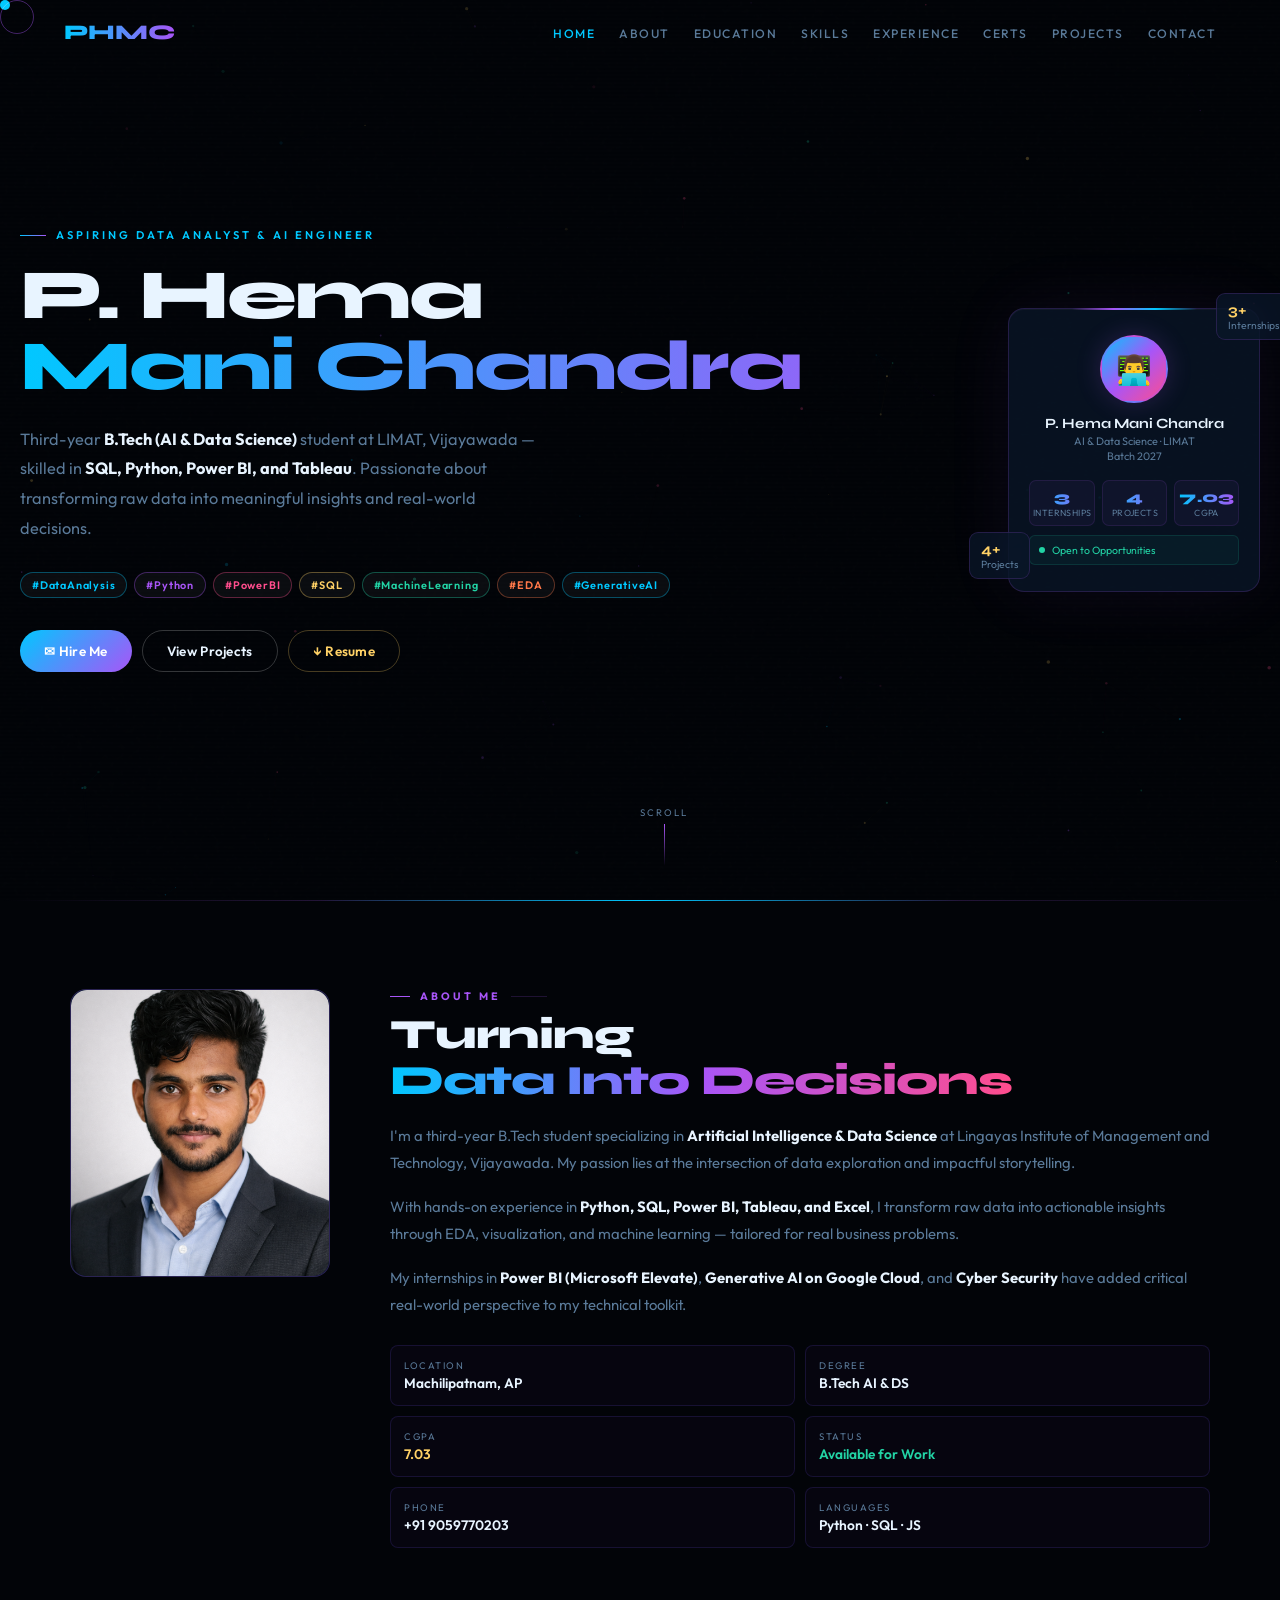
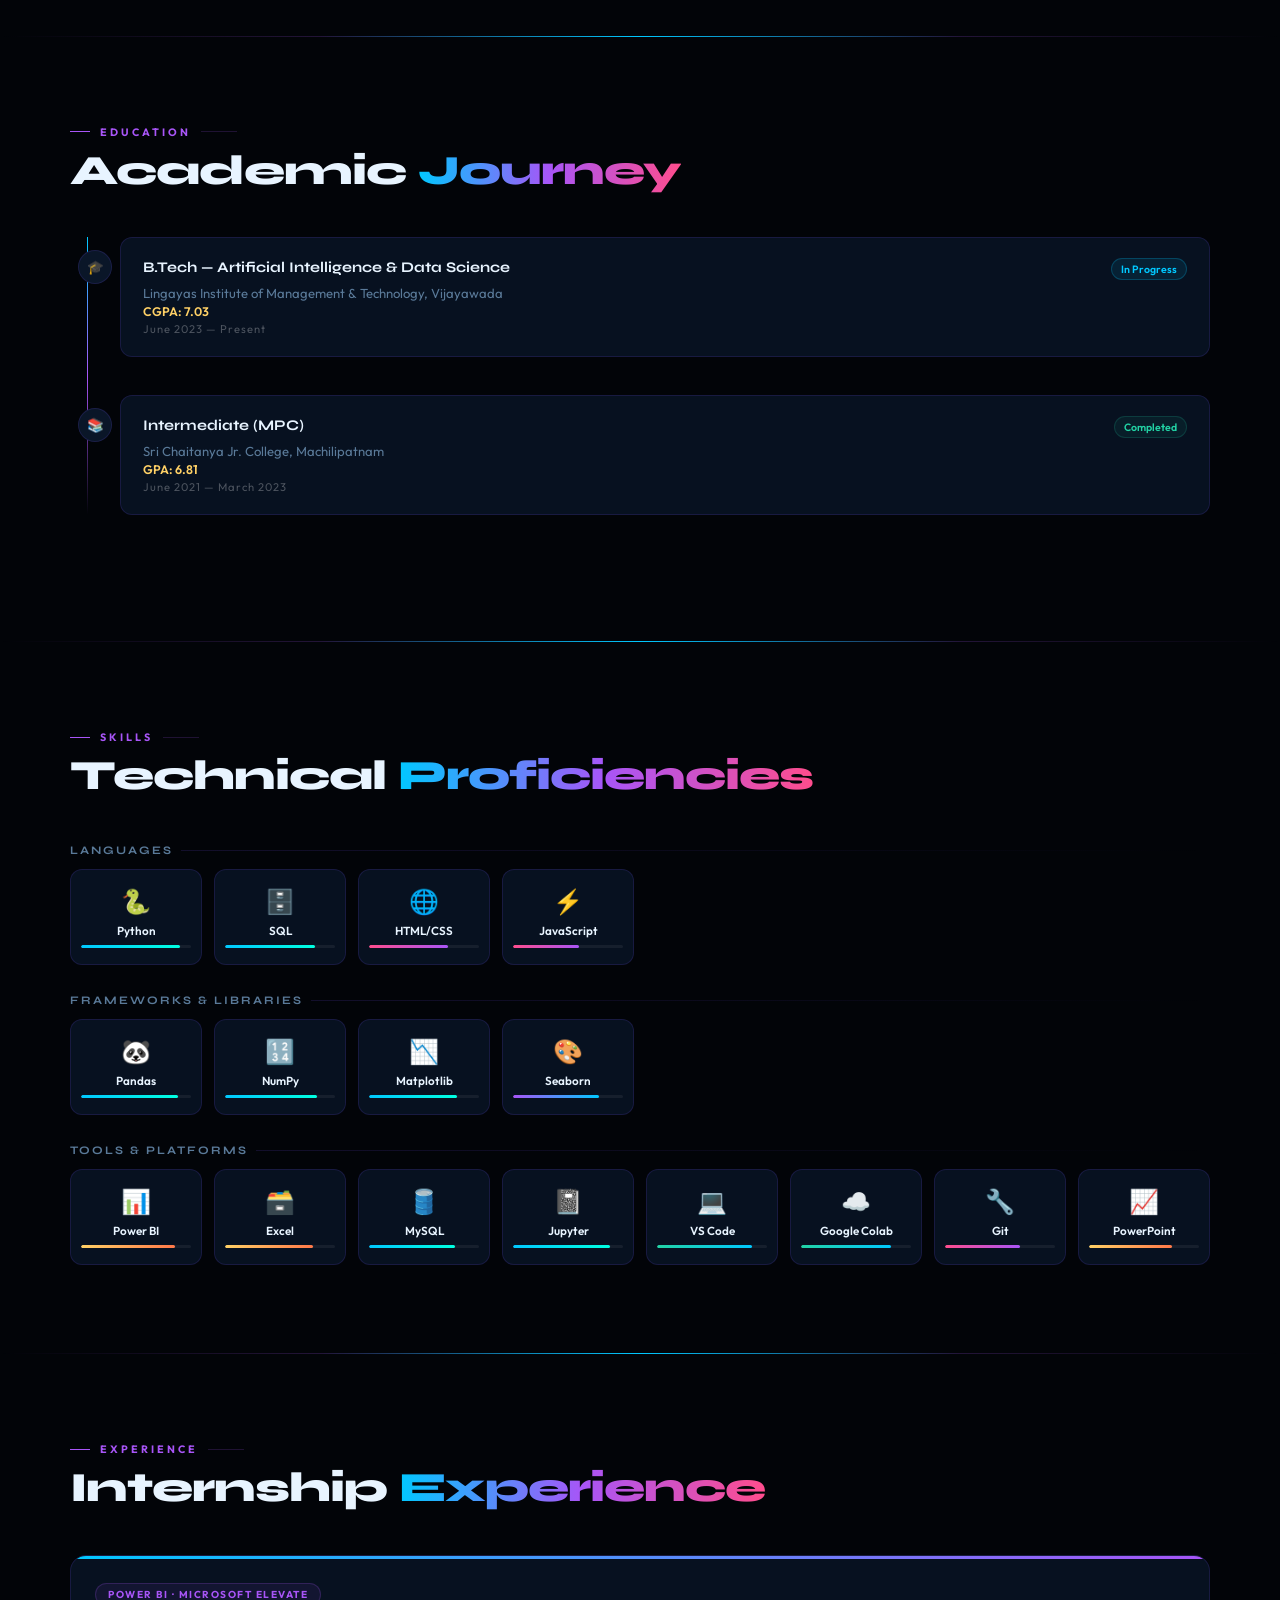
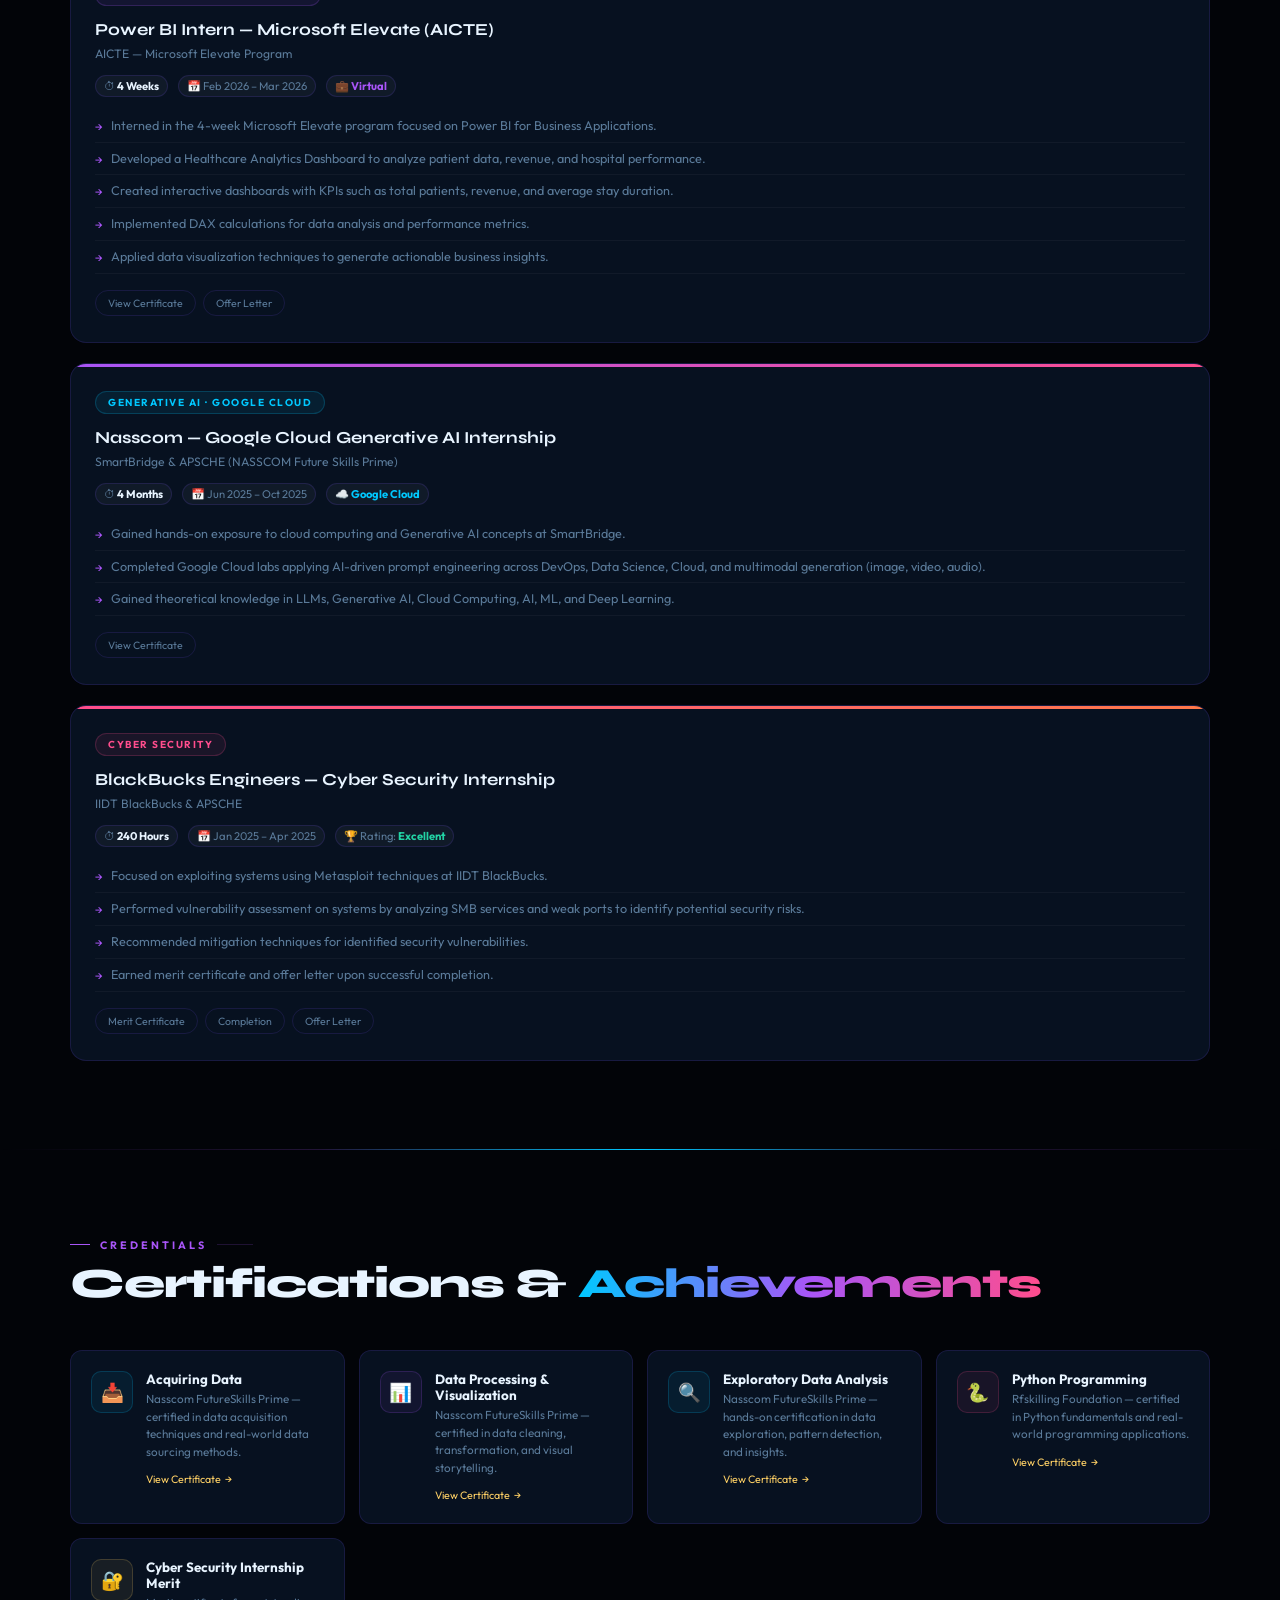
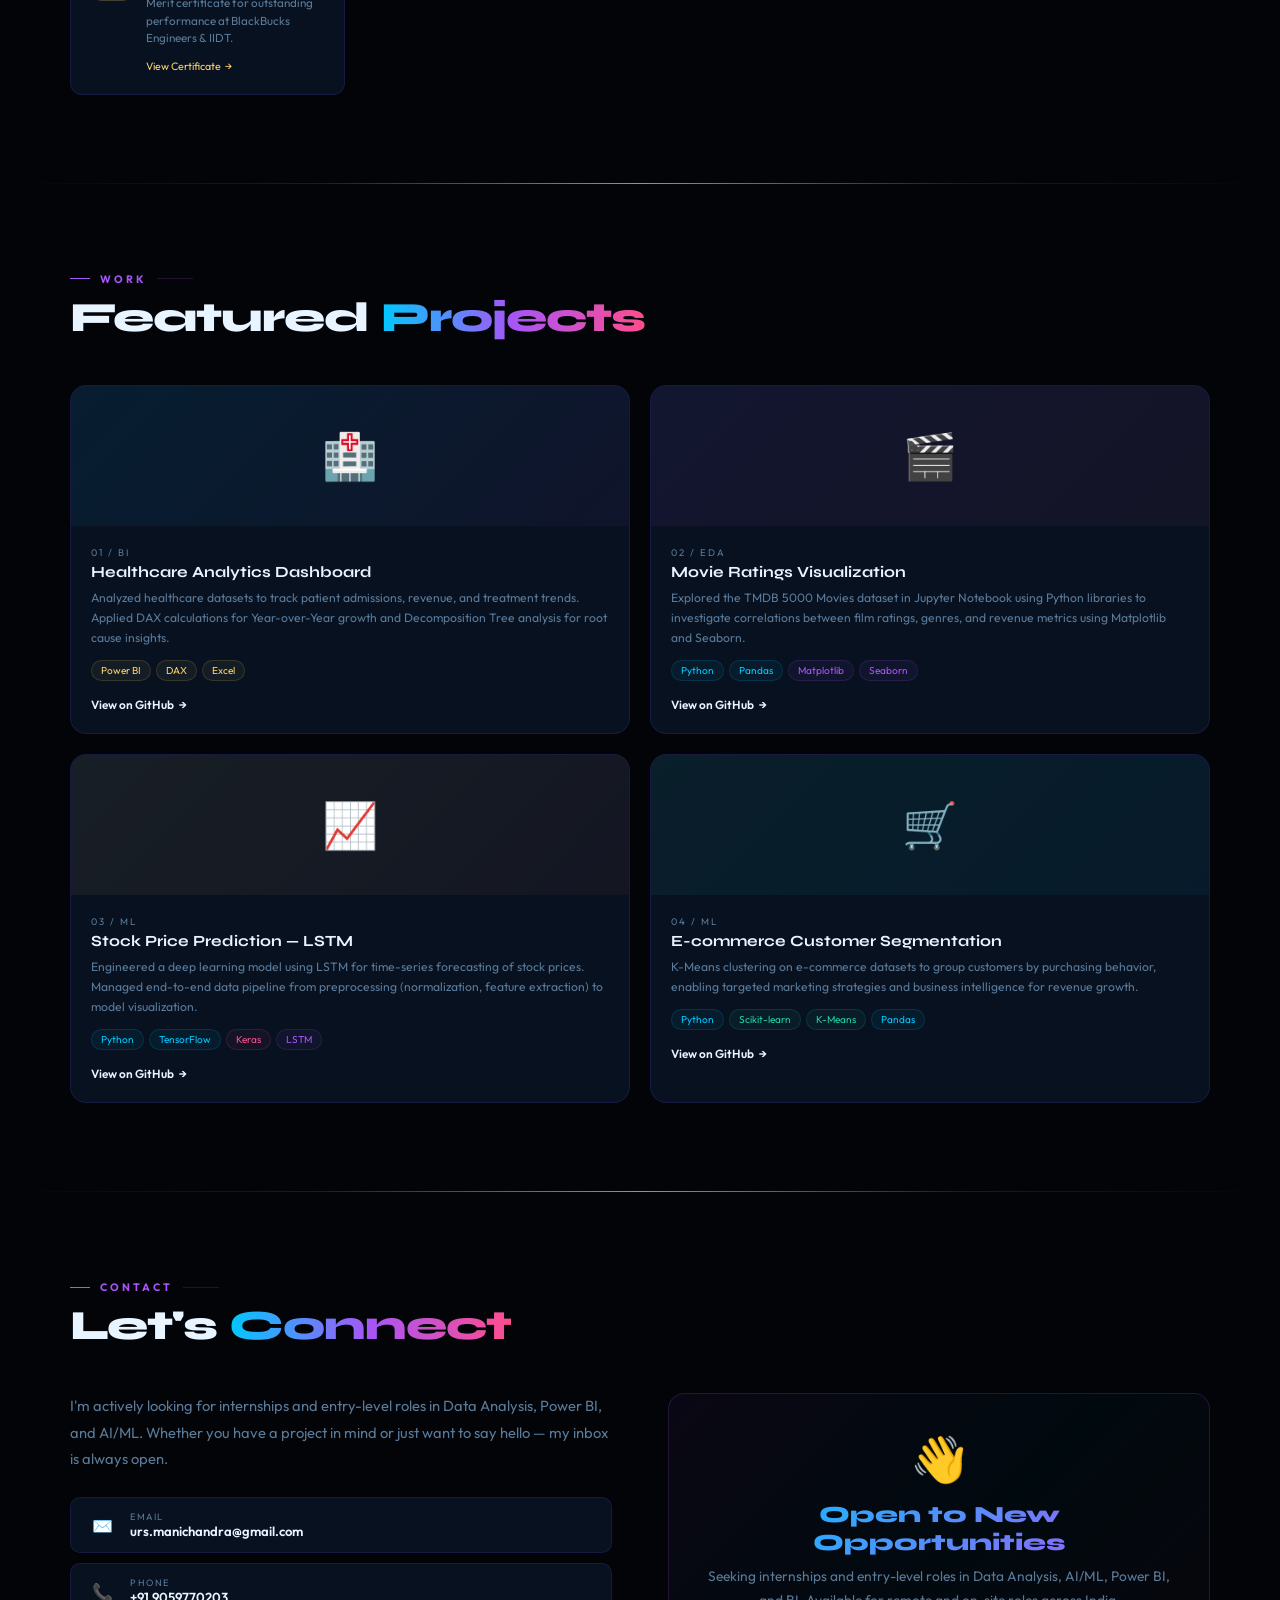
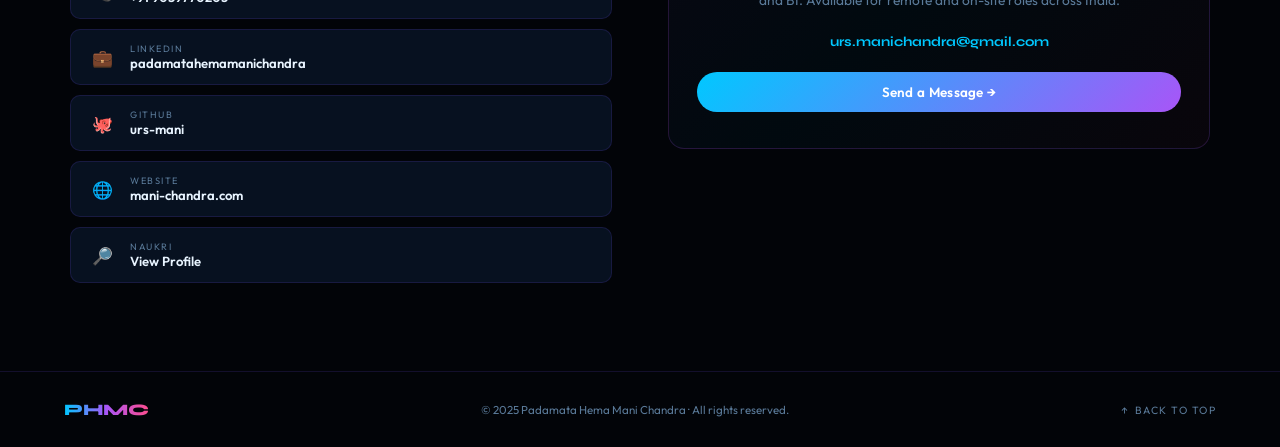
==== commit 67bc7383: "Update index.html" ====
--- a/index.html
+++ b/index.html
@@ -373,7 +373,7 @@
                         <li>Applied data visualization techniques to generate actionable business insights.</li>
                     </ul>
                     <div class="ilinks">
-                        <a href="E:\Portfolio website\frontend\internships\MS_Power BI – For Business Applications.pdf"
+                        <a href="./internships/MS_Power BI – For Business Applications.pdf"
                             class="ilink">View Certificate</a>
                         <a href="E:\Portfolio website\frontend\internships\PADAMATA HEMA MANI CHANDRA_offer_letter.pdf"
                             class="ilink">Offer
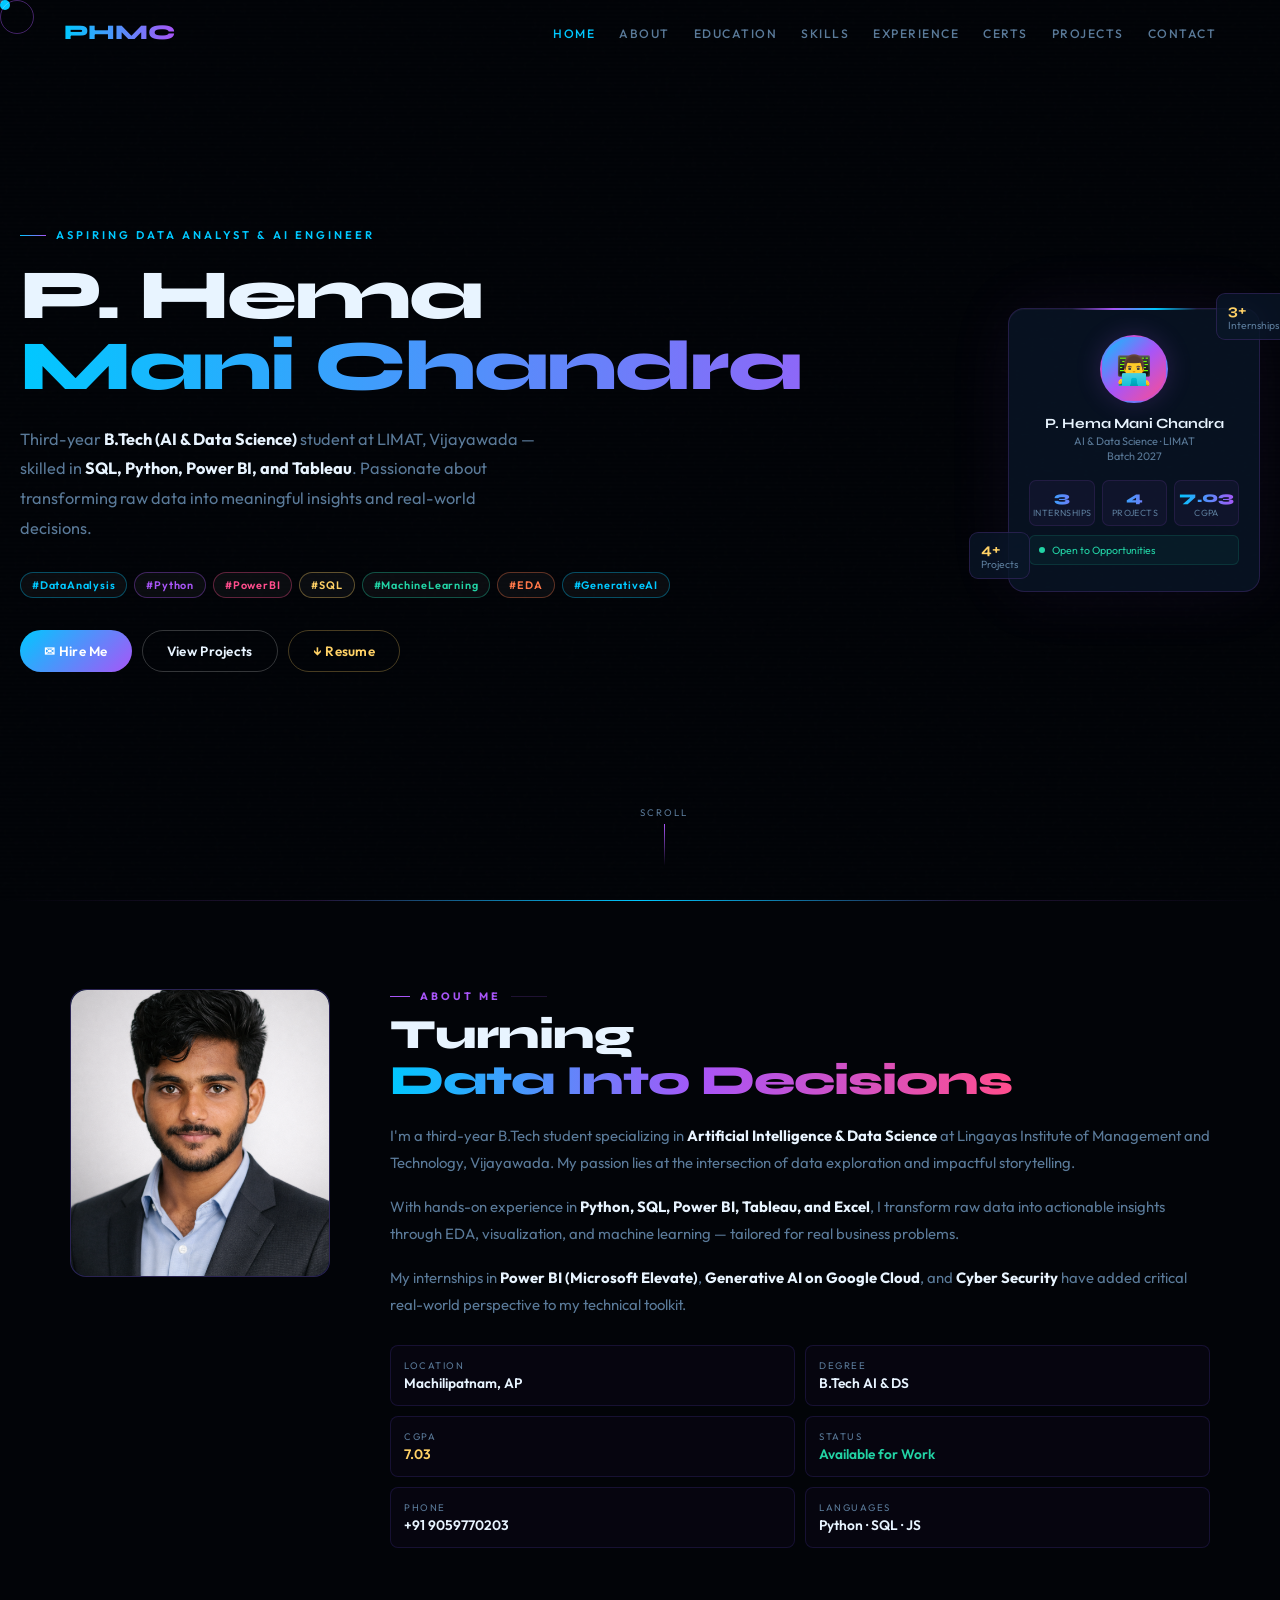
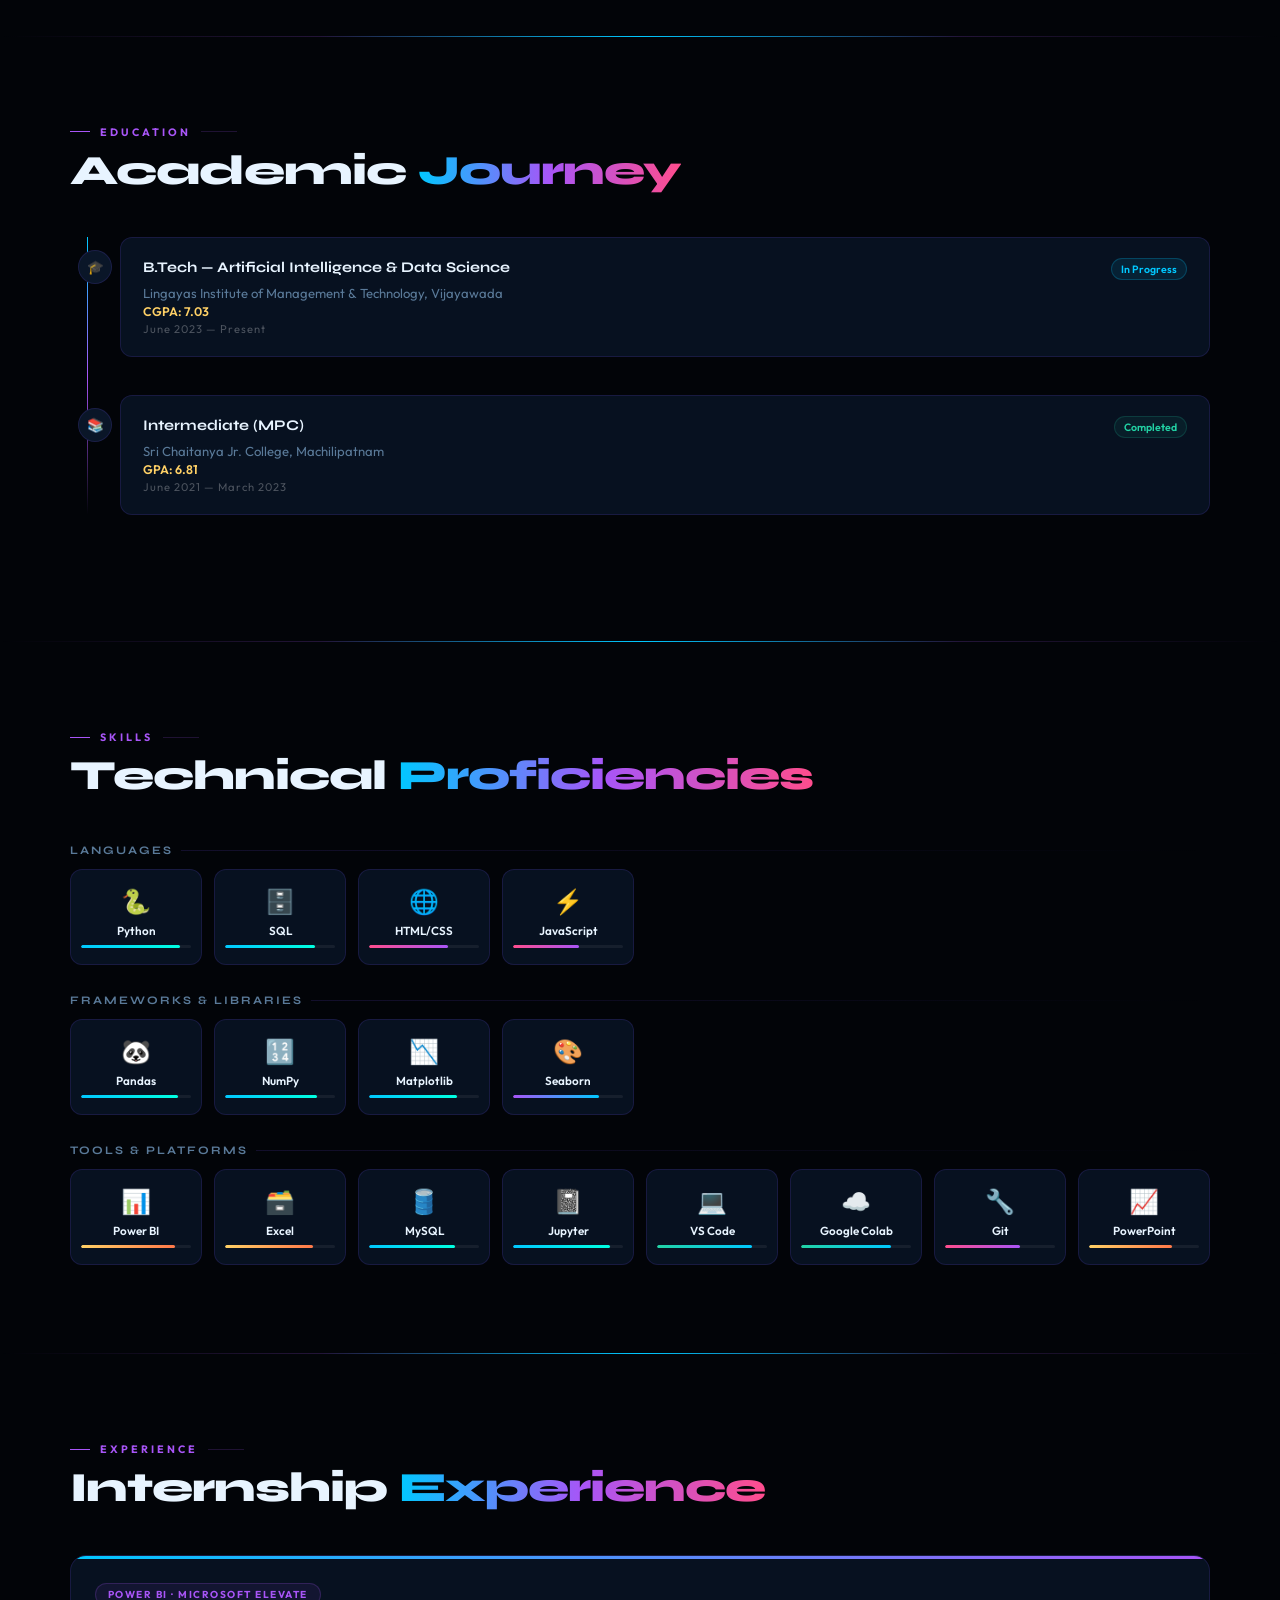
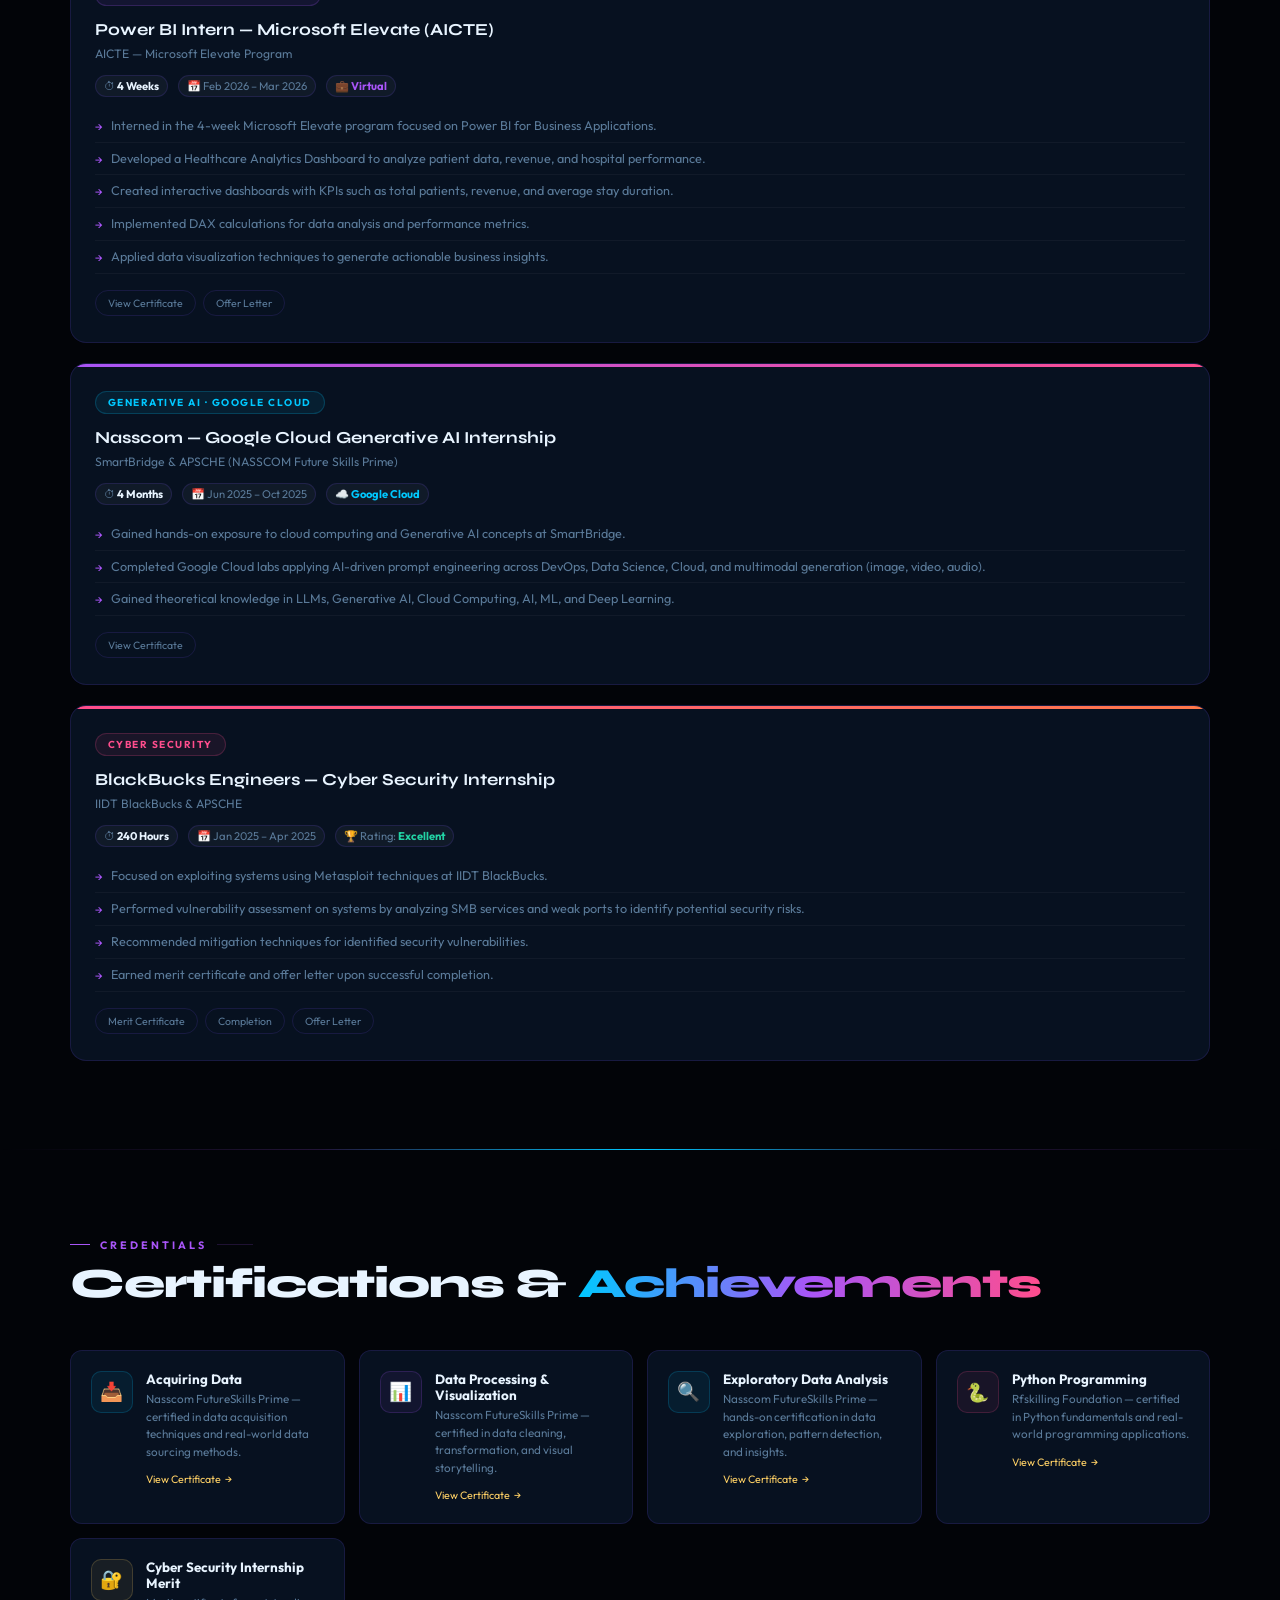
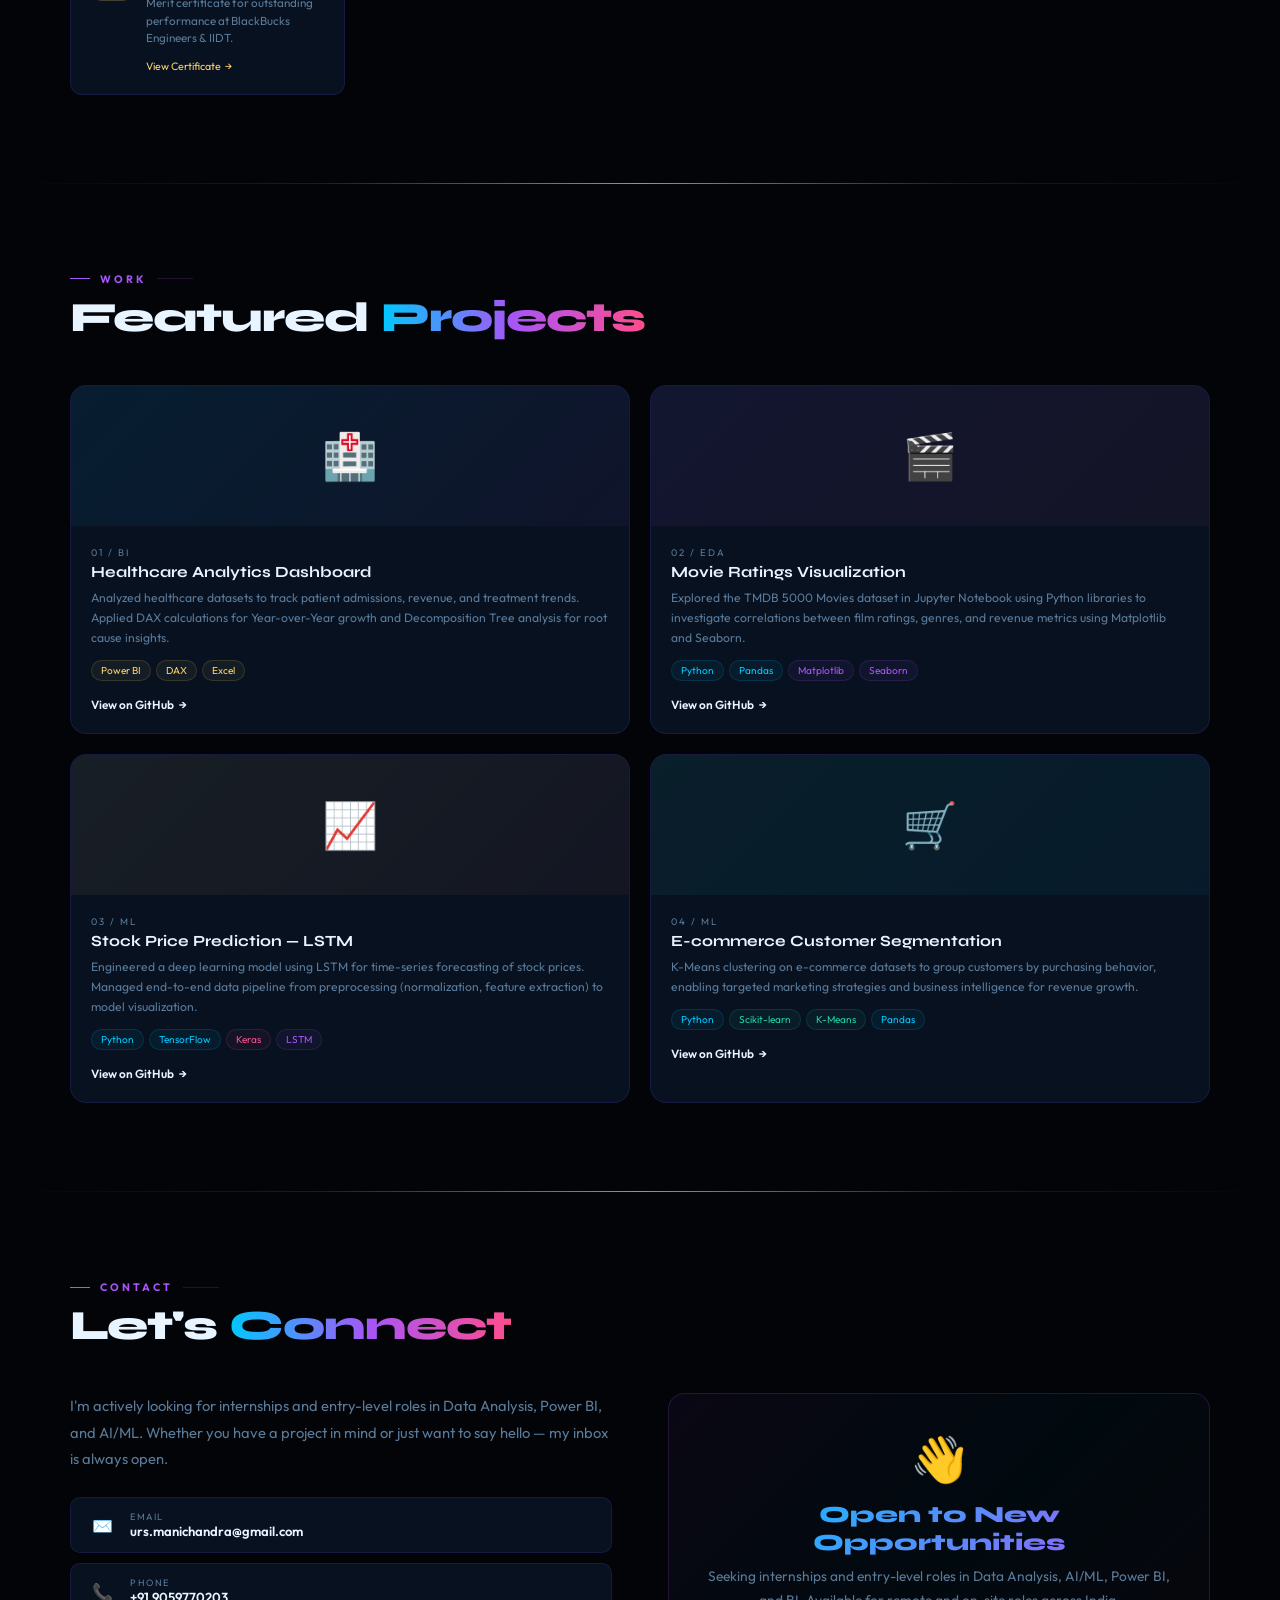
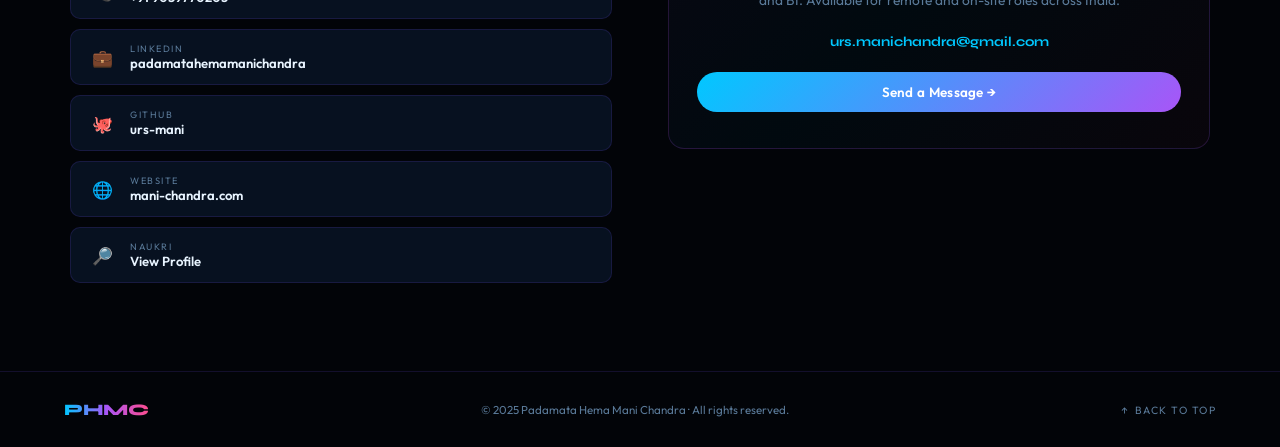
==== commit 9a2d9f0d: "Update index.html" ====
--- a/index.html
+++ b/index.html
@@ -375,7 +375,7 @@
                     <div class="ilinks">
                         <a href="./internships/MS_Power BI – For Business Applications.pdf"
                             class="ilink">View Certificate</a>
-                        <a href="E:\Portfolio website\frontend\internships\PADAMATA HEMA MANI CHANDRA_offer_letter.pdf"
+                        <a href="./internships/PADAMATA HEMA MANI CHANDRA_offer_letter.pdf"
                             class="ilink">Offer
                             Letter</a>
                     </div>
@@ -399,7 +399,7 @@
                             Learning.</li>
                     </ul>
                     <div class="ilinks">
-                        <a href="E:\Portfolio website\frontend\internships\Certificate - SmartInternz.pdf"
+                        <a href="./internships/Certificate - SmartInternz.pdf"
                             class="ilink">View Certificate</a>
                     </div>
                 </div>
@@ -422,11 +422,11 @@
                         <li>Earned merit certificate and offer letter upon successful completion.</li>
                     </ul>
                     <div class="ilinks">
-                        <a href="E:\Portfolio website\frontend\internships\bb_merit_certificate.pdf" class="ilink">Merit
+                        <a href="./internships/bb_merit_certificate.pdf" class="ilink">Merit
                             Certificate</a>
-                        <a href="E:\Portfolio website\frontend\internships\bb_certificate.pdf"
+                        <a href="./internships/bb_certificate.pdf"
                             class="ilink">Completion</a>
-                        <a href="E:\Portfolio website\frontend\internships\bb_offer_letter.pdf" class="ilink">Offer
+                        <a href="./internships/bb_offer_letter.pdf" class="ilink">Offer
                             Letter</a>
                     </div>
                 </div>
@@ -449,7 +449,7 @@
                         <h4>Acquiring Data</h4>
                         <p>Nasscom FutureSkills Prime — certified in data acquisition techniques and real-world data
                             sourcing methods.</p>
-                        <a href="certifications/ad.pdf" class="cert-lnk">View Certificate</a>
+                        <a href="./certifications/ad.pdf" class="cert-lnk">View Certificate</a>
                     </div>
                 </div>
                 <div class="cert-card rev">
@@ -458,7 +458,7 @@
                         <h4>Data Processing &amp; Visualization</h4>
                         <p>Nasscom FutureSkills Prime — certified in data cleaning, transformation, and visual
                             storytelling.</p>
-                        <a href="certifications/dv.pdf" class="cert-lnk">View Certificate</a>
+                        <a href="./certifications/dv.pdf" class="cert-lnk">View Certificate</a>
                     </div>
                 </div>
                 <div class="cert-card rev">
@@ -467,7 +467,7 @@
                         <h4>Exploratory Data Analysis</h4>
                         <p>Nasscom FutureSkills Prime — hands-on certification in data exploration, pattern detection,
                             and insights.</p>
-                        <a href="certifications/eda.pdf" class="cert-lnk">View Certificate</a>
+                        <a href="./certifications/eda.pdf" class="cert-lnk">View Certificate</a>
                     </div>
                 </div>
                 <div class="cert-card rev">
@@ -476,7 +476,7 @@
                         <h4>Python Programming</h4>
                         <p>Rfskilling Foundation — certified in Python fundamentals and real-world programming
                             applications.</p>
-                        <a href="certifications/pp.pdf" class="cert-lnk">View Certificate</a>
+                        <a href="./certifications/pp.pdf" class="cert-lnk">View Certificate</a>
                     </div>
                 </div>
                 <div class="cert-card rev">
@@ -484,7 +484,7 @@
                     <div class="cert-info">
                         <h4>Cyber Security Internship Merit</h4>
                         <p>Merit certificate for outstanding performance at BlackBucks Engineers &amp; IIDT.</p>
-                        <a href="internships/bb_merit_certificate.pdf" class="cert-lnk">View Certificate</a>
+                        <a href="./internships/bb_merit_certificate.pdf" class="cert-lnk">View Certificate</a>
                     </div>
                 </div>
             </div>
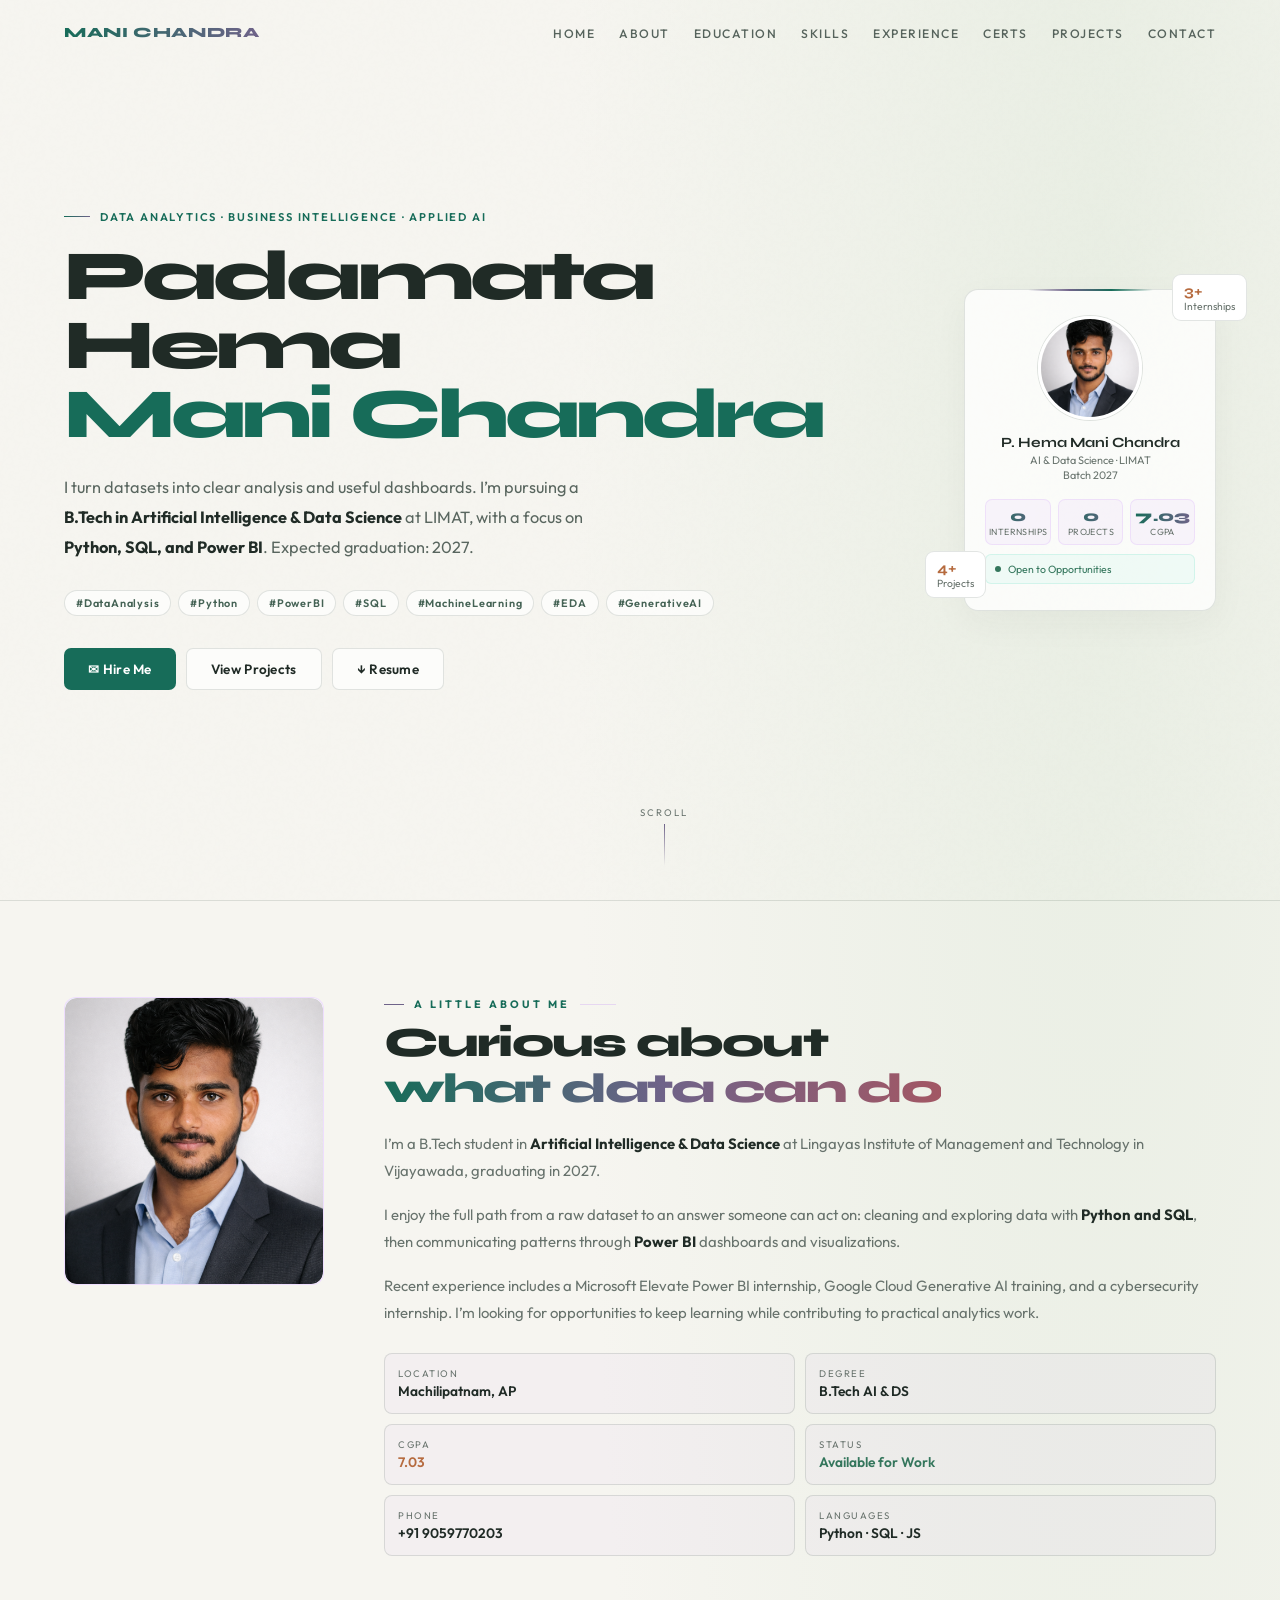
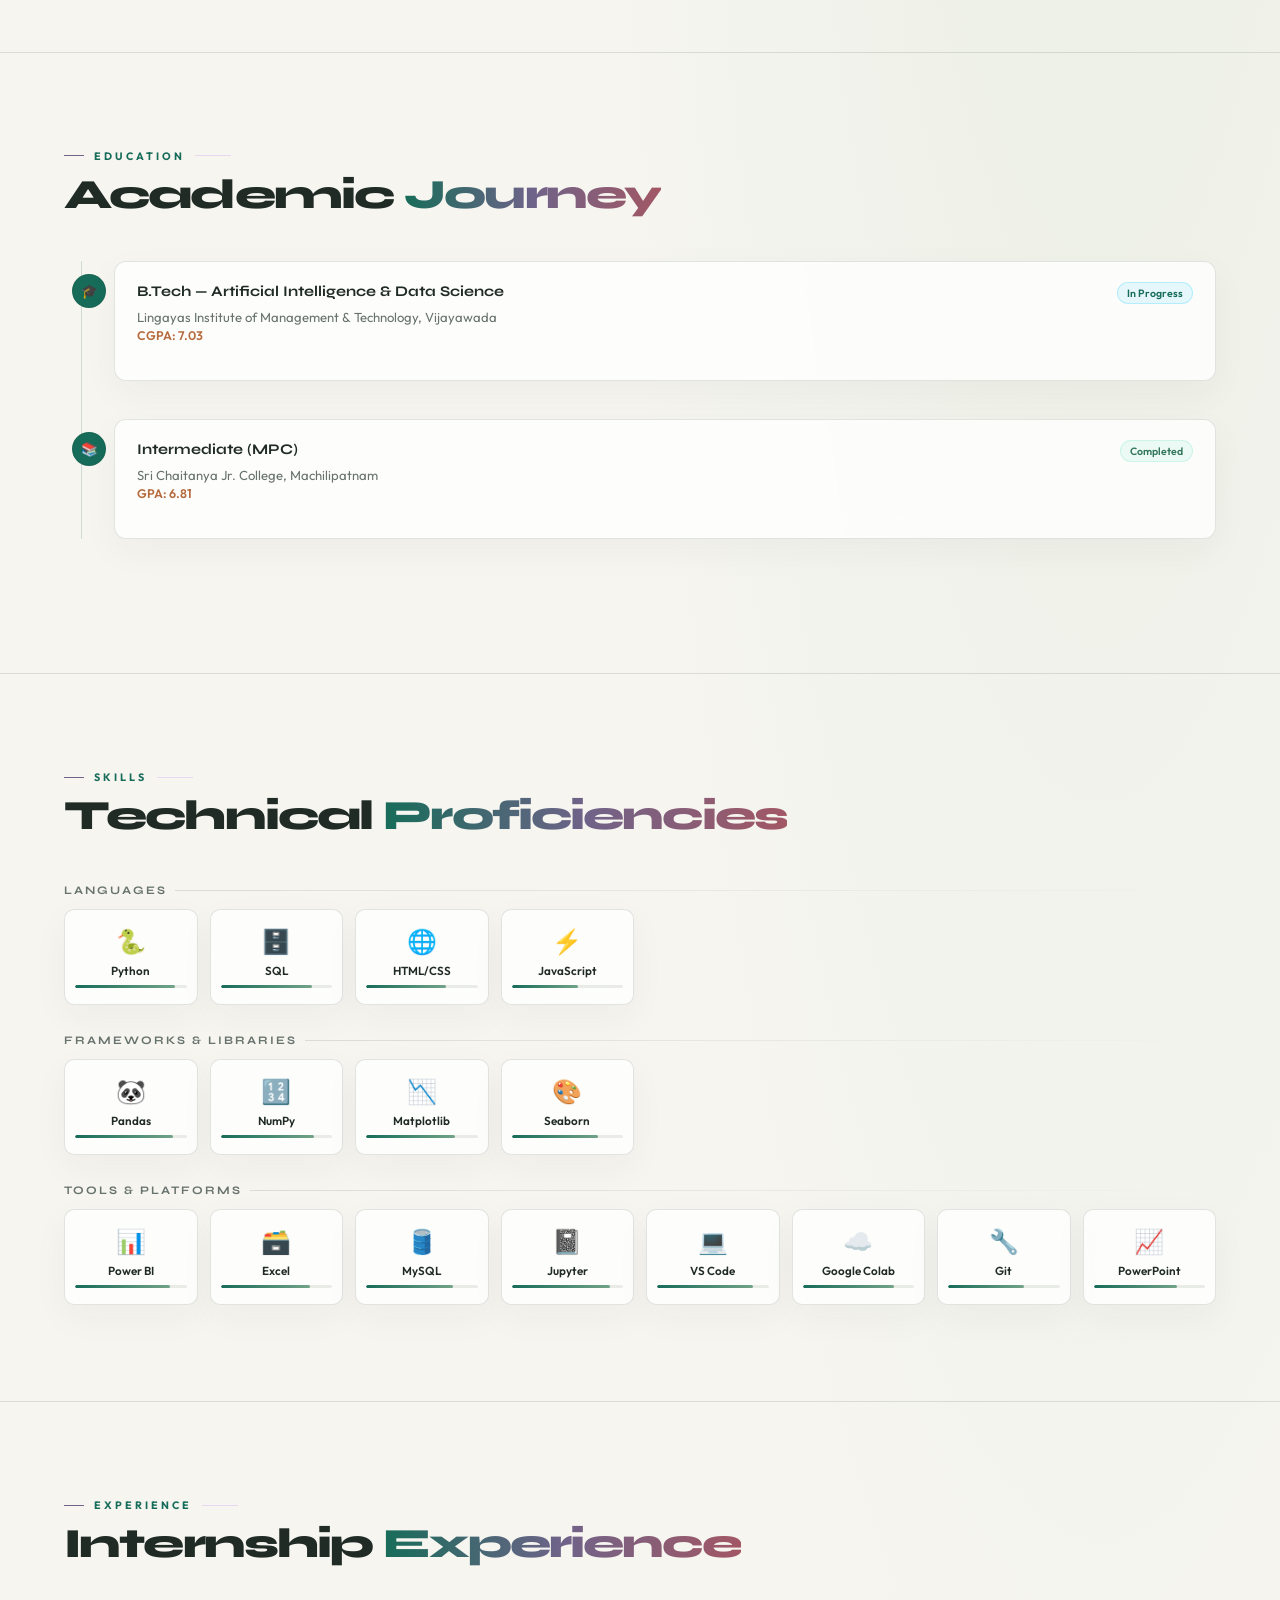
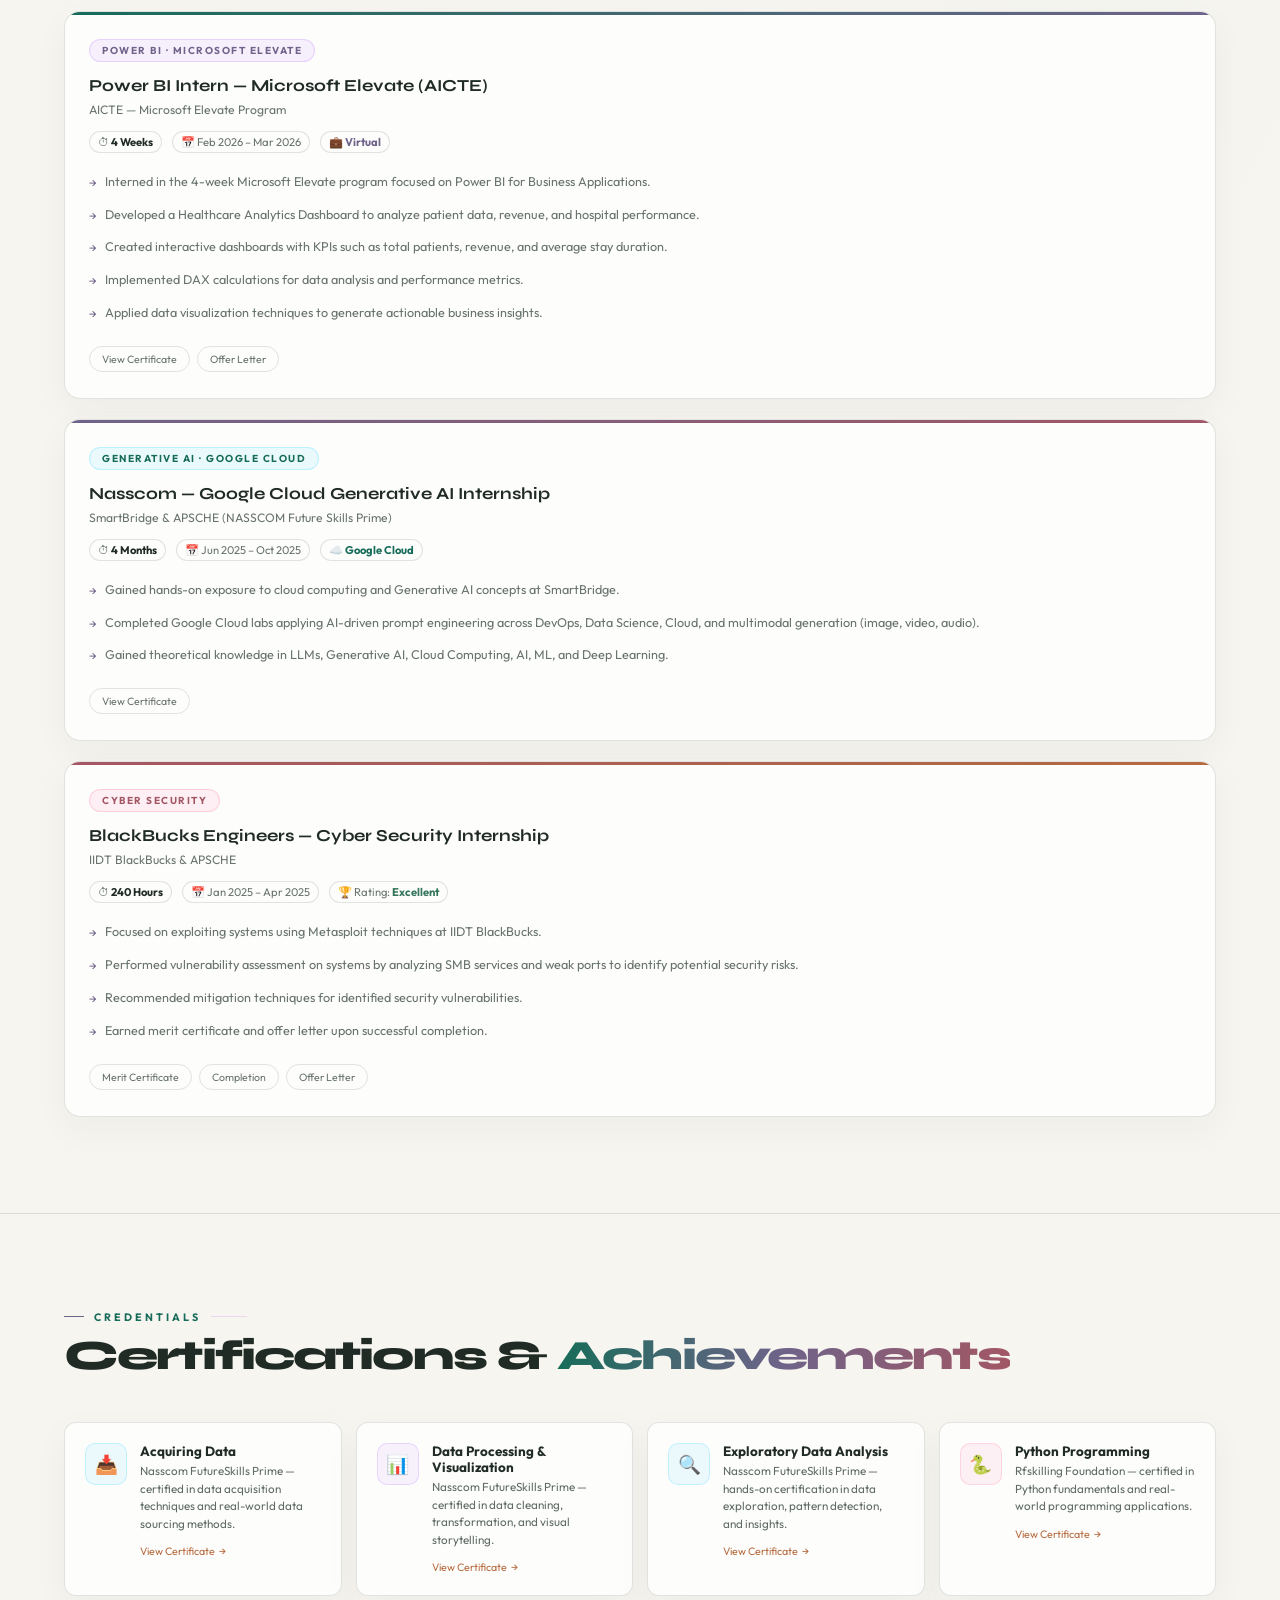
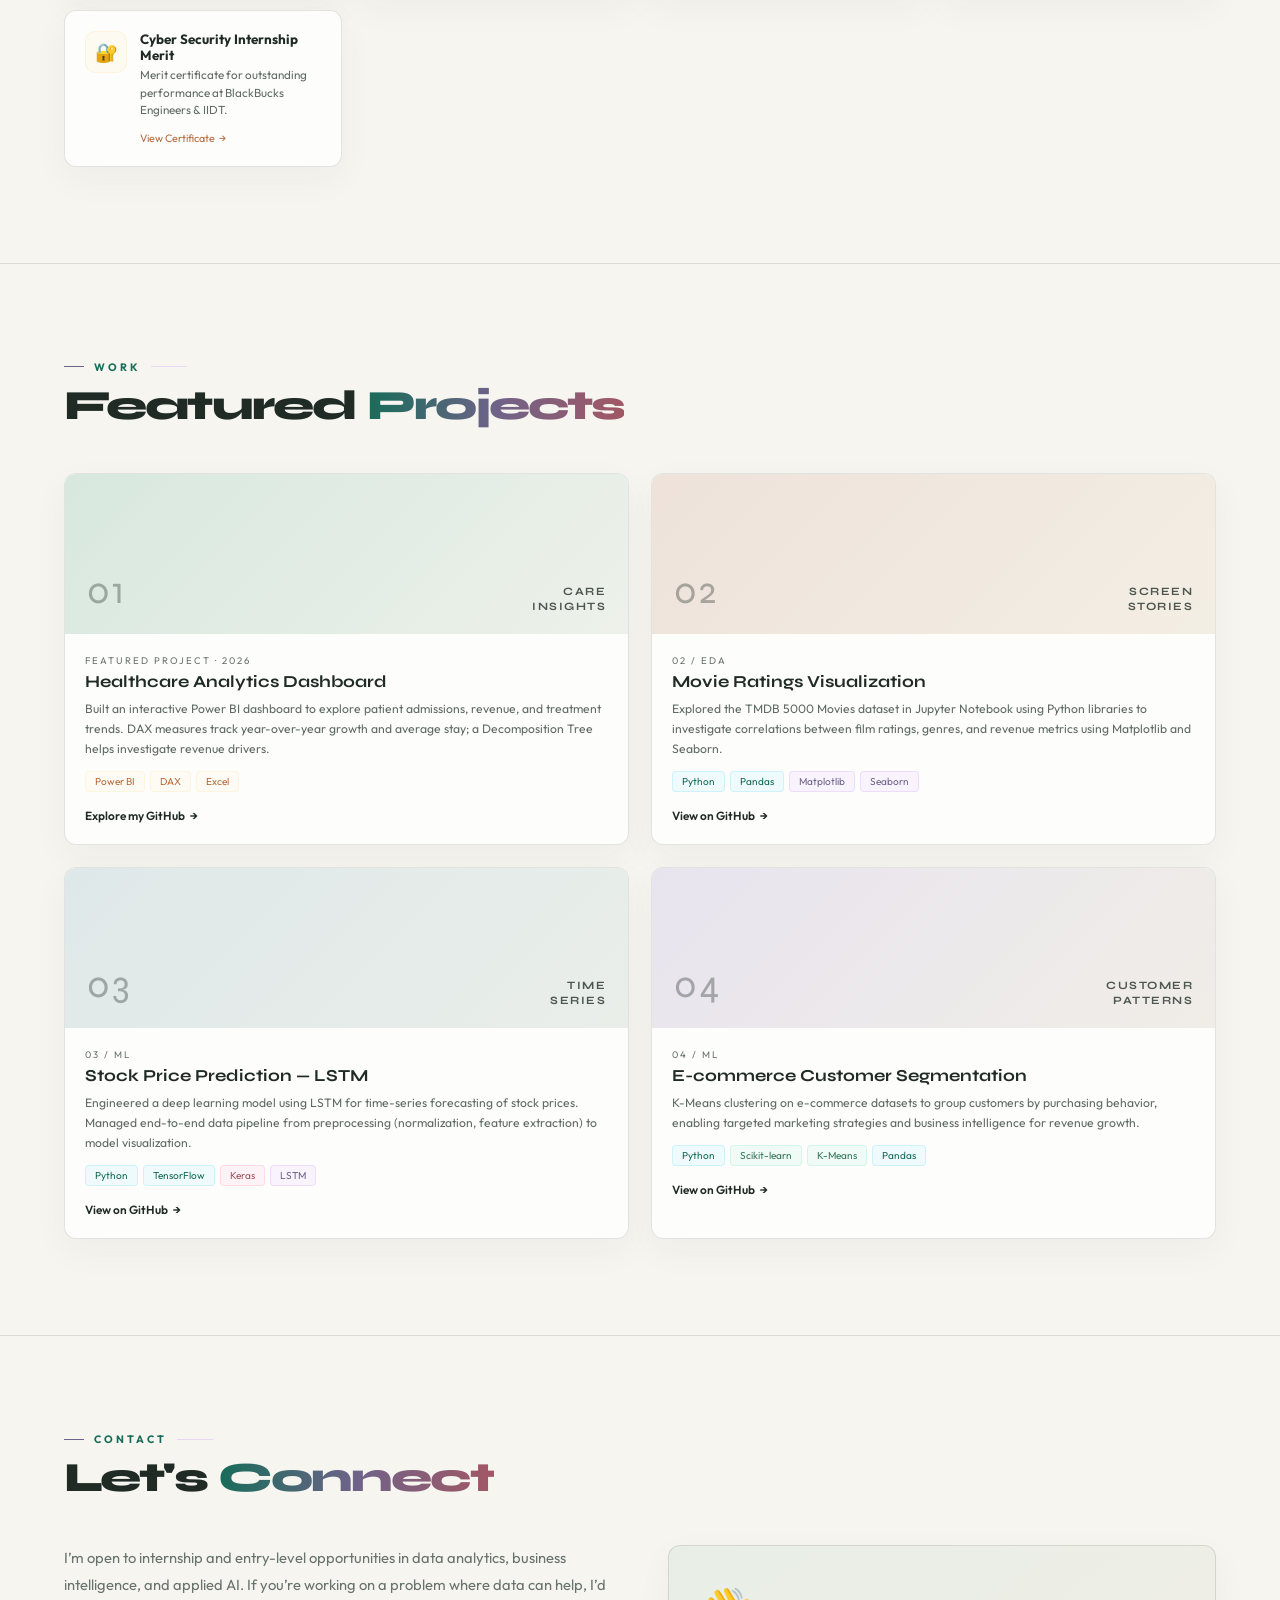
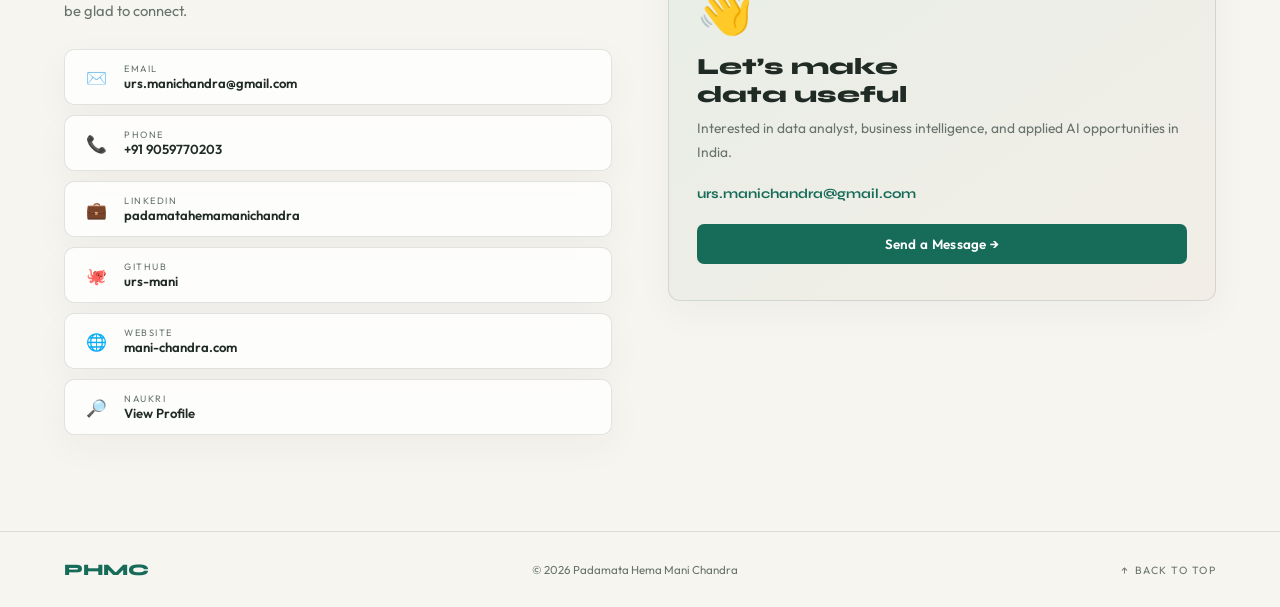
==== commit c5089dfa: "Refresh portfolio design and content" ====
--- a/index.html
+++ b/index.html
@@ -4,8 +4,9 @@
 <head>
     <meta charset="UTF-8" />
     <meta name="viewport" content="width=device-width, initial-scale=1.0, viewport-fit=cover" />
-    <meta name="theme-color" content="#020408" />
-    <title>Padamata Hema Mani Chandra — Data Analyst & AI Engineer</title>
+    <meta name="theme-color" content="#f6f5f0" />
+    <meta name="description" content="Portfolio of Padamata Hema Mani Chandra, a B.Tech AI & Data Science student focused on data analytics, Power BI, and applied AI." />
+    <title>Padamata Hema Mani Chandra — Data Analyst</title>
     <link rel="preconnect" href="https://fonts.googleapis.com" />
     <link
         href="https://fonts.googleapis.com/css2?family=Syne:wght@400;600;700;800&family=Outfit:wght@300;400;500;600&display=swap"
@@ -15,14 +16,10 @@
 
 <body>
 
-    <div id="cursor"></div>
-    <div id="cursor-trail"></div>
-    <canvas id="canvas"></canvas>
-    <div class="scanlines"></div>
 
     <!-- NAV -->
     <nav id="nav">
-        <div class="nav-logo">PHMC</div>
+        <a class="nav-logo" href="#home" aria-label="Mani Chandra, home">MANI<span>CHANDRA</span></a>
         <ul class="nav-links">
             <li><a href="#home">Home</a></li>
             <li><a href="#about">About</a></li>
@@ -52,15 +49,15 @@
     <section class="hero" id="home">
         <div class="hero-grid">
             <div>
-                <div class="hero-ey">Aspiring Data Analyst &amp; AI Engineer</div>
+                <div class="hero-ey">Data analytics · Business intelligence · Applied AI</div>
                 <h1 class="hero-name">
-                    <span class="l1">P. Hema</span>
-                    <span class="l2" id="typedName"></span>
+                    <span class="l1">Padamata Hema</span>
+                    <span class="l2">Mani Chandra</span>
                 </h1>
                 <p class="hero-desc">
-                    Third-year <strong>B.Tech (AI &amp; Data Science)</strong> student at LIMAT, Vijayawada — skilled in
-                    <strong>SQL, Python, Power BI, and Tableau</strong>. Passionate about transforming raw data into
-                    meaningful insights and real-world decisions.
+                    I turn datasets into clear analysis and useful dashboards. I’m pursuing a
+                    <strong>B.Tech in Artificial Intelligence &amp; Data Science</strong> at LIMAT, with a focus on
+                    <strong>Python, SQL, and Power BI</strong>. Expected graduation: 2027.
                 </p>
                 <div class="hero-tags">
                     <span class="htag">#DataAnalysis</span>
@@ -81,7 +78,7 @@
                 <div class="idc">
                     <div class="fchip fc1"><span class="fv">3+</span>Internships</div>
                     <div class="fchip fc2"><span class="fv">4+</span>Projects</div>
-                    <div class="idc-photo">👨‍💻</div>
+                    <img class="idc-photo" src="profile.png" alt="Portrait of Padamata Hema Mani Chandra" />
                     <h3>P. Hema Mani Chandra</h3>
                     <p>AI &amp; Data Science · LIMAT<br />Batch 2027</p>
                     <div class="idc-stats">
@@ -131,17 +128,16 @@
 
                 </div>
                 <div class="acontent rr">
-                    <div class="slbl">About Me</div>
-                    <div class="stitle" style="margin-bottom:18px;">Turning<br /><span>Data Into Decisions</span></div>
-                    <p>I'm a third-year B.Tech student specializing in <strong>Artificial Intelligence &amp; Data
-                            Science</strong> at Lingayas Institute of Management and Technology, Vijayawada. My passion
-                        lies at the intersection of data exploration and impactful storytelling.</p>
-                    <p>With hands-on experience in <strong>Python, SQL, Power BI, Tableau, and Excel</strong>, I
-                        transform raw data into actionable insights through EDA, visualization, and machine learning —
-                        tailored for real business problems.</p>
-                    <p>My internships in <strong>Power BI (Microsoft Elevate)</strong>, <strong>Generative AI on Google
-                            Cloud</strong>, and <strong>Cyber Security</strong> have added critical real-world
-                        perspective to my technical toolkit.</p>
+                    <div class="slbl">A little about me</div>
+                    <div class="stitle" style="margin-bottom:18px;">Curious about<br /><span>what data can do</span></div>
+                    <p>I’m a B.Tech student in <strong>Artificial Intelligence &amp; Data Science</strong> at Lingayas
+                        Institute of Management and Technology in Vijayawada, graduating in 2027.</p>
+                    <p>I enjoy the full path from a raw dataset to an answer someone can act on: cleaning and exploring
+                        data with <strong>Python and SQL</strong>, then communicating patterns through
+                        <strong>Power BI</strong> dashboards and visualizations.</p>
+                    <p>Recent experience includes a Microsoft Elevate Power BI internship, Google Cloud Generative AI
+                        training, and a cybersecurity internship. I’m looking for opportunities to keep learning while
+                        contributing to practical analytics work.</p>
                     <div class="adetails">
                         <div class="adtl">
                             <div class="adtl-l">Location</div>
@@ -501,24 +497,24 @@
             <div class="proj-grid">
 
                 <div class="proj-card rl">
-                    <div class="proj-prev pp1">🏥</div>
+                    <div class="proj-prev pp1" aria-hidden="true"><span>01</span><b>CARE<br />INSIGHTS</b></div>
                     <div class="proj-body">
-                        <div class="proj-num">01 / BI</div>
+                        <div class="proj-num">FEATURED PROJECT · 2026</div>
                         <div class="proj-title">Healthcare Analytics Dashboard</div>
-                        <div class="proj-desc">Analyzed healthcare datasets to track patient admissions, revenue, and
-                            treatment trends. Applied DAX calculations for Year-over-Year growth and Decomposition Tree
-                            analysis for root cause insights.</div>
+                        <div class="proj-desc">Built an interactive Power BI dashboard to explore patient admissions,
+                            revenue, and treatment trends. DAX measures track year-over-year growth and average stay;
+                            a Decomposition Tree helps investigate revenue drivers.</div>
                         <div class="proj-stack">
                             <span class="ptch pg">Power BI</span>
                             <span class="ptch pg">DAX</span>
                             <span class="ptch pg">Excel</span>
                         </div>
-                        <a href="https://github.com/urs-mani" class="plnk" target="_blank">View on GitHub</a>
+                        <a href="https://github.com/urs-mani" class="plnk" target="_blank" rel="noopener noreferrer">Explore my GitHub</a>
                     </div>
                 </div>
 
                 <div class="proj-card rr">
-                    <div class="proj-prev pp2">🎬</div>
+                    <div class="proj-prev pp2" aria-hidden="true"><span>02</span><b>SCREEN<br />STORIES</b></div>
                     <div class="proj-body">
                         <div class="proj-num">02 / EDA</div>
                         <div class="proj-title">Movie Ratings Visualization</div>
@@ -537,7 +533,7 @@
                 </div>
 
                 <div class="proj-card rl">
-                    <div class="proj-prev pp3">📈</div>
+                    <div class="proj-prev pp3" aria-hidden="true"><span>03</span><b>TIME<br />SERIES</b></div>
                     <div class="proj-body">
                         <div class="proj-num">03 / ML</div>
                         <div class="proj-title">Stock Price Prediction — LSTM</div>
@@ -556,7 +552,7 @@
                 </div>
 
                 <div class="proj-card rr">
-                    <div class="proj-prev pp4">🛒</div>
+                    <div class="proj-prev pp4" aria-hidden="true"><span>04</span><b>CUSTOMER<br />PATTERNS</b></div>
                     <div class="proj-body">
                         <div class="proj-num">04 / ML</div>
                         <div class="proj-title">E-commerce Customer Segmentation</div>
@@ -587,9 +583,9 @@
             <div class="stitle rev">Let's <span>Connect</span></div>
             <div class="con-grid">
                 <div class="rl">
-                    <p class="con-intro">I'm actively looking for internships and entry-level roles in Data Analysis,
-                        Power BI, and AI/ML. Whether you have a project in mind or just want to say hello — my inbox is
-                        always open.</p>
+                    <p class="con-intro">I’m open to internship and entry-level opportunities in data analytics,
+                        business intelligence, and applied AI. If you’re working on a problem where data can help,
+                        I’d be glad to connect.</p>
                     <div class="con-items">
                         <a href="mailto:urs.manichandra@gmail.com" class="con-item">
                             <div class="ci-ico">✉️</div>
@@ -637,9 +633,8 @@
                 </div>
                 <div class="con-cta rr">
                     <div style="font-size:2.8rem;margin-bottom:14px;">👋</div>
-                    <h3>Open to New<br />Opportunities</h3>
-                    <p>Seeking internships and entry-level roles in Data Analysis, AI/ML, Power BI, and BI. Available
-                        for remote and on-site roles across India.</p>
+                    <h3>Let’s make<br />data useful</h3>
+                    <p>Interested in data analyst, business intelligence, and applied AI opportunities in India.</p>
                     <a href="mailto:urs.manichandra@gmail.com" class="cta-mail">urs.manichandra@gmail.com</a>
                     <a href="mailto:urs.manichandra@gmail.com" class="btn bp"
                         style="width:100%;justify-content:center;">Send a Message →</a>
@@ -650,7 +645,7 @@
 
     <footer>
         <div class="flogo">PHMC</div>
-        <p>© 2025 Padamata Hema Mani Chandra · All rights reserved.</p>
+        <p>© <span id="year">2026</span> Padamata Hema Mani Chandra</p>
         <a href="#home" class="btop">Back to Top</a>
     </footer>
 
--- a/style.css
+++ b/style.css
@@ -1966,4 +1966,177 @@
     .skills-grid {
         grid-template-columns: repeat(2, 1fr);
     }
-}+}
+
+/* ── Portfolio refresh: warm editorial palette ── */
+:root {
+    --black: #f6f5f0;
+    --panel: #ffffff;
+    --border: rgba(32, 54, 45, .13);
+    --cyan: #176c59;
+    --cyan2: #379079;
+    --gold: #b66b3f;
+    --pink: #a25764;
+    --violet: #6f6389;
+    --orange: #b66b3f;
+    --green: #34765c;
+    --white: #202b26;
+    --muted: #68736d;
+    --glass: rgba(255, 255, 255, .78);
+    --glow-c: 0 14px 38px rgba(35, 80, 61, .08);
+    --glow-g: 0 14px 38px rgba(182, 107, 63, .08);
+    --glow-v: 0 14px 38px rgba(111, 99, 137, .08);
+    --glow-p: 0 14px 38px rgba(162, 87, 100, .08);
+    --fd: 'Syne', sans-serif;
+    --fb: 'Outfit', sans-serif;
+}
+html { scroll-padding-top: 86px; }
+body {
+    background:
+      radial-gradient(ellipse at 86% 5%, rgba(223, 233, 218, .58), transparent 33rem),
+      var(--black);
+    color: var(--white);
+    cursor: auto;
+}
+@media(pointer:fine) { body { cursor: auto; } }
+a, button { cursor: pointer; }
+nav { padding-inline: max(5%, calc((100vw - 1240px) / 2)); }
+nav.scrolled {
+    background: rgba(246, 245, 240, .92);
+    border-bottom: 1px solid var(--border);
+    box-shadow: 0 8px 28px rgba(31, 45, 37, .05);
+}
+.nav-logo {
+    font-family: var(--fd);
+    color: var(--white);
+    font-size: .88rem;
+    font-weight: 800;
+    letter-spacing: .04em;
+}
+.nav-logo span { color: var(--cyan); margin-left: 5px; }
+.nav-links a { color: #56635c; }
+.nav-links a:hover { color: var(--cyan); }
+.hero { padding-inline: 5%; }
+.hero-grid, .si { max-width: 1160px; }
+.hero-name { letter-spacing: -.055em; line-height: .98; }
+.hero-name .l2 {
+    background: none;
+    color: var(--cyan);
+    -webkit-text-fill-color: currentColor;
+    animation: none;
+}
+.hero-ey { letter-spacing: .16em; }
+.hero-desc { color: #59665f; }
+.hero-desc strong { color: var(--white); }
+.htag {
+    border-color: rgba(32, 54, 45, .13) !important;
+    color: #456355 !important;
+    background: rgba(255,255,255,.68);
+}
+.btn { border-radius: 7px; }
+.bp {
+    background: var(--cyan);
+    color: #fff;
+    box-shadow: none;
+}
+.bp:hover {
+    background: #105744;
+    box-shadow: 0 10px 24px rgba(23, 108, 89, .18);
+}
+.bs, .bg {
+    border: 1px solid var(--border);
+    background: rgba(255,255,255,.68);
+    color: var(--white);
+}
+.bs:hover, .bg:hover { border-color: var(--cyan); color: var(--cyan); }
+.idc, .edu-card, .sk-card, .int-card, .cert-card, .proj-card, .con-item, .con-cta {
+    background: rgba(255,255,255,.78);
+    border-color: var(--border);
+    box-shadow: 0 12px 36px rgba(38, 54, 45, .045);
+    backdrop-filter: blur(12px);
+}
+.idc { border-radius: 14px; }
+.idc-photo {
+    display: block;
+    width: 104px;
+    height: 104px;
+    margin: 0 auto 14px;
+    object-fit: cover;
+    border-radius: 50%;
+    border: 3px solid #fff;
+    box-shadow: 0 0 0 1px var(--border);
+}
+.fchip { background: #fff; border: 1px solid var(--border); box-shadow: none; }
+section { padding-top: 96px; padding-bottom: 96px; }
+.stitle { letter-spacing: -.045em; }
+.slbl { color: var(--cyan); }
+.divider { background: var(--border); }
+.about-img { border-radius: 12px; }
+.afloat { background: #fff; border: 1px solid var(--border); box-shadow: none; }
+.edu-tl::before { background: rgba(23,108,89,.18); }
+.edot { background: var(--cyan); box-shadow: none; }
+.ebadge, .itag { border-radius: 999px; }
+.sk-card { border-radius: 10px; }
+.sk-card:hover, .cert-card:hover, .proj-card:hover {
+    border-color: rgba(23,108,89,.3);
+    box-shadow: 0 18px 42px rgba(35,80,61,.1);
+}
+.sk-bar { background: #e9ece6; }
+.sk-fill { background: linear-gradient(90deg, var(--cyan), #72a388); }
+.sk-fill.fc, .sk-fill.fp, .sk-fill.fv2, .sk-fill.fg, .sk-fill.fg2 {
+    background: linear-gradient(90deg, var(--cyan), #72a388);
+}
+.proj-grid { gap: 22px; }
+.proj-card { border-radius: 12px; }
+.proj-prev {
+    height: 160px;
+    justify-content: space-between;
+    align-items: flex-end;
+    padding: 20px 22px;
+    font-family: var(--fd);
+    color: rgba(32,43,38,.78);
+    font-size: .65rem;
+    letter-spacing: .15em;
+    text-align: right;
+}
+.proj-prev span { font-size: 2.4rem; color: rgba(32,43,38,.35); }
+.proj-prev b { font-size: .7rem; line-height: 1.35; letter-spacing: .13em; }
+.proj-prev.pp1 { background: linear-gradient(135deg, #d8e8df, #edf1e9); }
+.proj-prev.pp2 { background: linear-gradient(135deg, #eee2db, #f3eee4); }
+.proj-prev.pp3 { background: linear-gradient(135deg, #dfe8e9, #e9eee9); }
+.proj-prev.pp4 { background: linear-gradient(135deg, #e8e4ef, #f0ede7); }
+.proj-card:hover .proj-prev { transform: none; }
+.proj-title { font-size: 1.05rem; }
+.proj-desc, .ilist, .cert-info p { color: #5f6b64; }
+.ptch { border-radius: 4px; }
+.con-item:hover { border-color: rgba(23,108,89,.35); box-shadow: none; }
+.con-cta {
+    background: linear-gradient(145deg, #e8eee6, #f2eee7);
+    border-color: var(--border);
+    text-align: left;
+    border-radius: 12px;
+}
+.con-cta h3 {
+    background: none;
+    color: var(--white);
+    -webkit-text-fill-color: currentColor;
+}
+.cta-mail { color: var(--cyan); }
+footer { border-color: var(--border); }
+.flogo { background: none; color: var(--cyan); -webkit-text-fill-color: currentColor; }
+.btop { color: #68736d; }
+:focus-visible { outline: 3px solid rgba(23,108,89,.45); outline-offset: 3px; }
+@media(max-width:720px) {
+    .mob-nav { background: rgba(246,245,240,.98); }
+    .mob-nav a { color: var(--white); }
+    section { padding-top: 70px; padding-bottom: 70px; }
+    .hero { padding-top: calc(var(--nh) + 62px); }
+}
+@media(prefers-reduced-motion: reduce) {
+    *, *::before, *::after {
+        scroll-behavior: auto !important;
+        animation-duration: .01ms !important;
+        animation-iteration-count: 1 !important;
+        transition-duration: .01ms !important;
+    }
+}
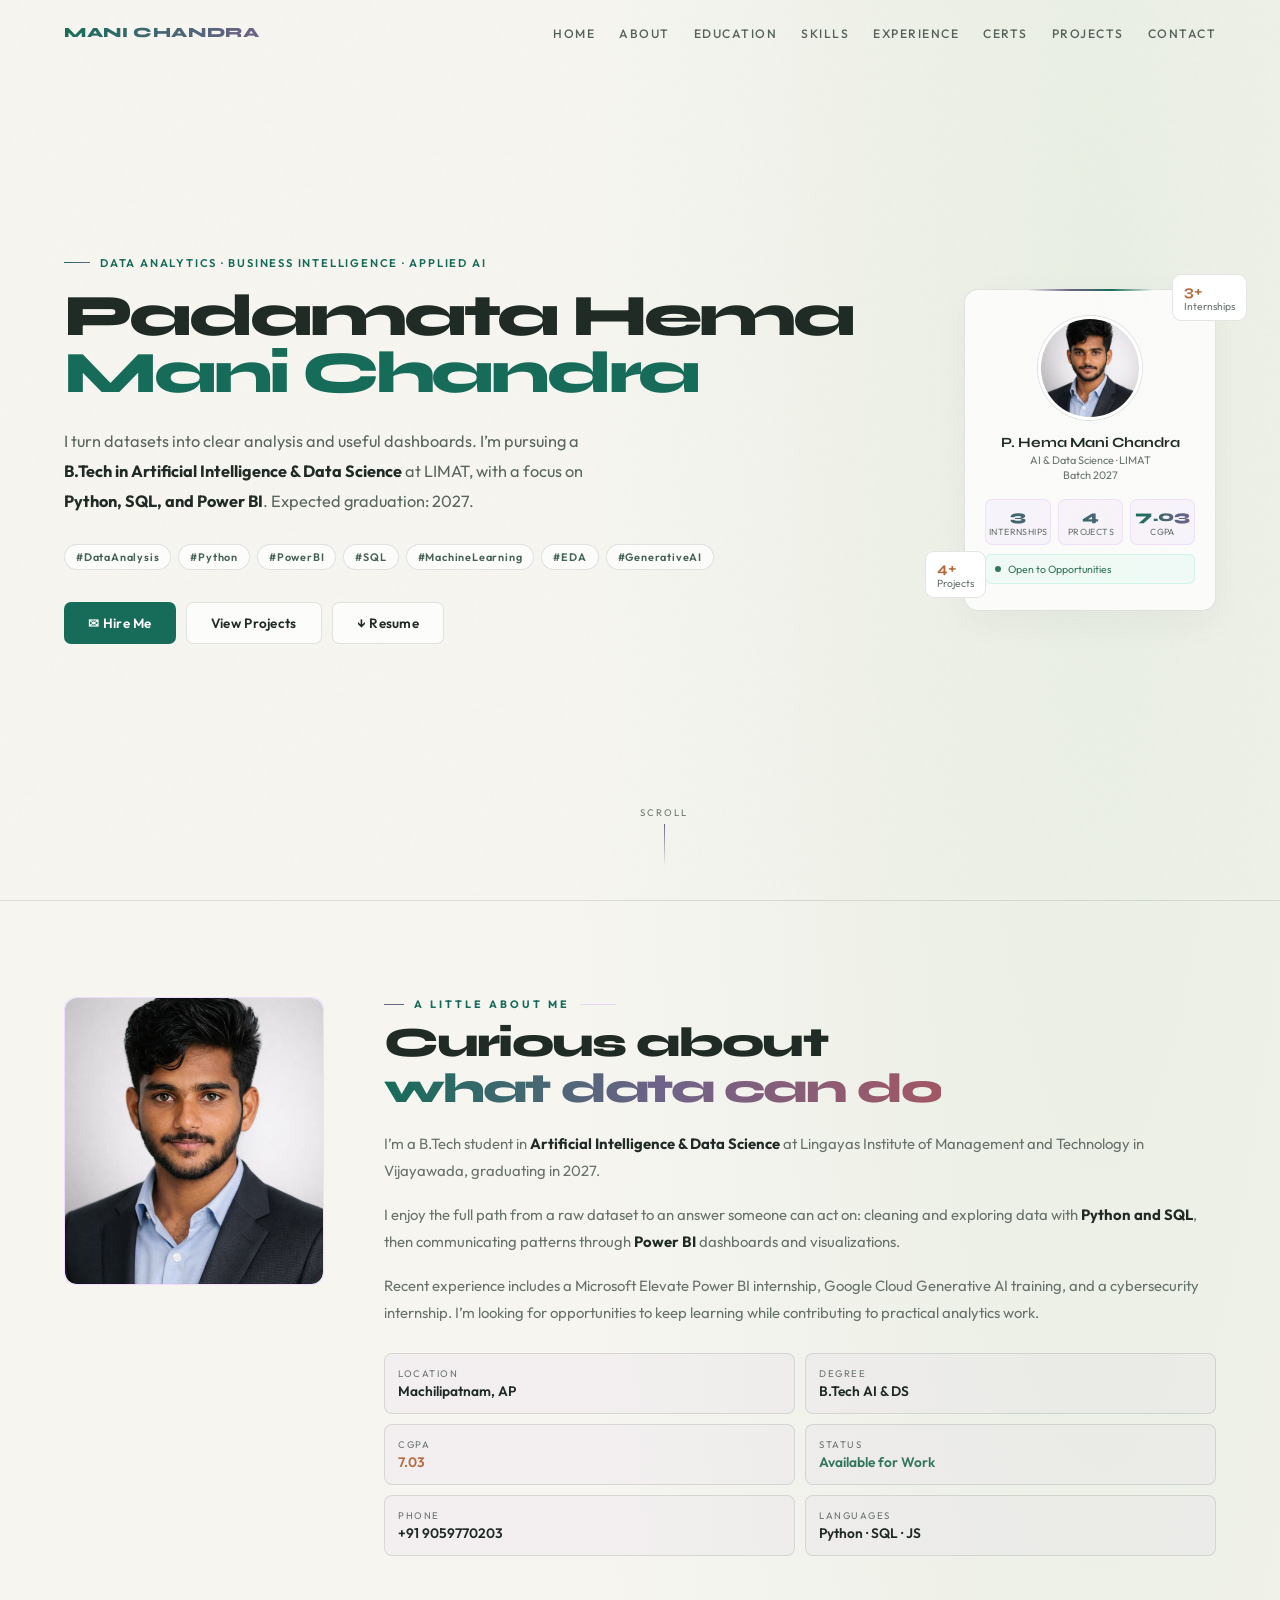
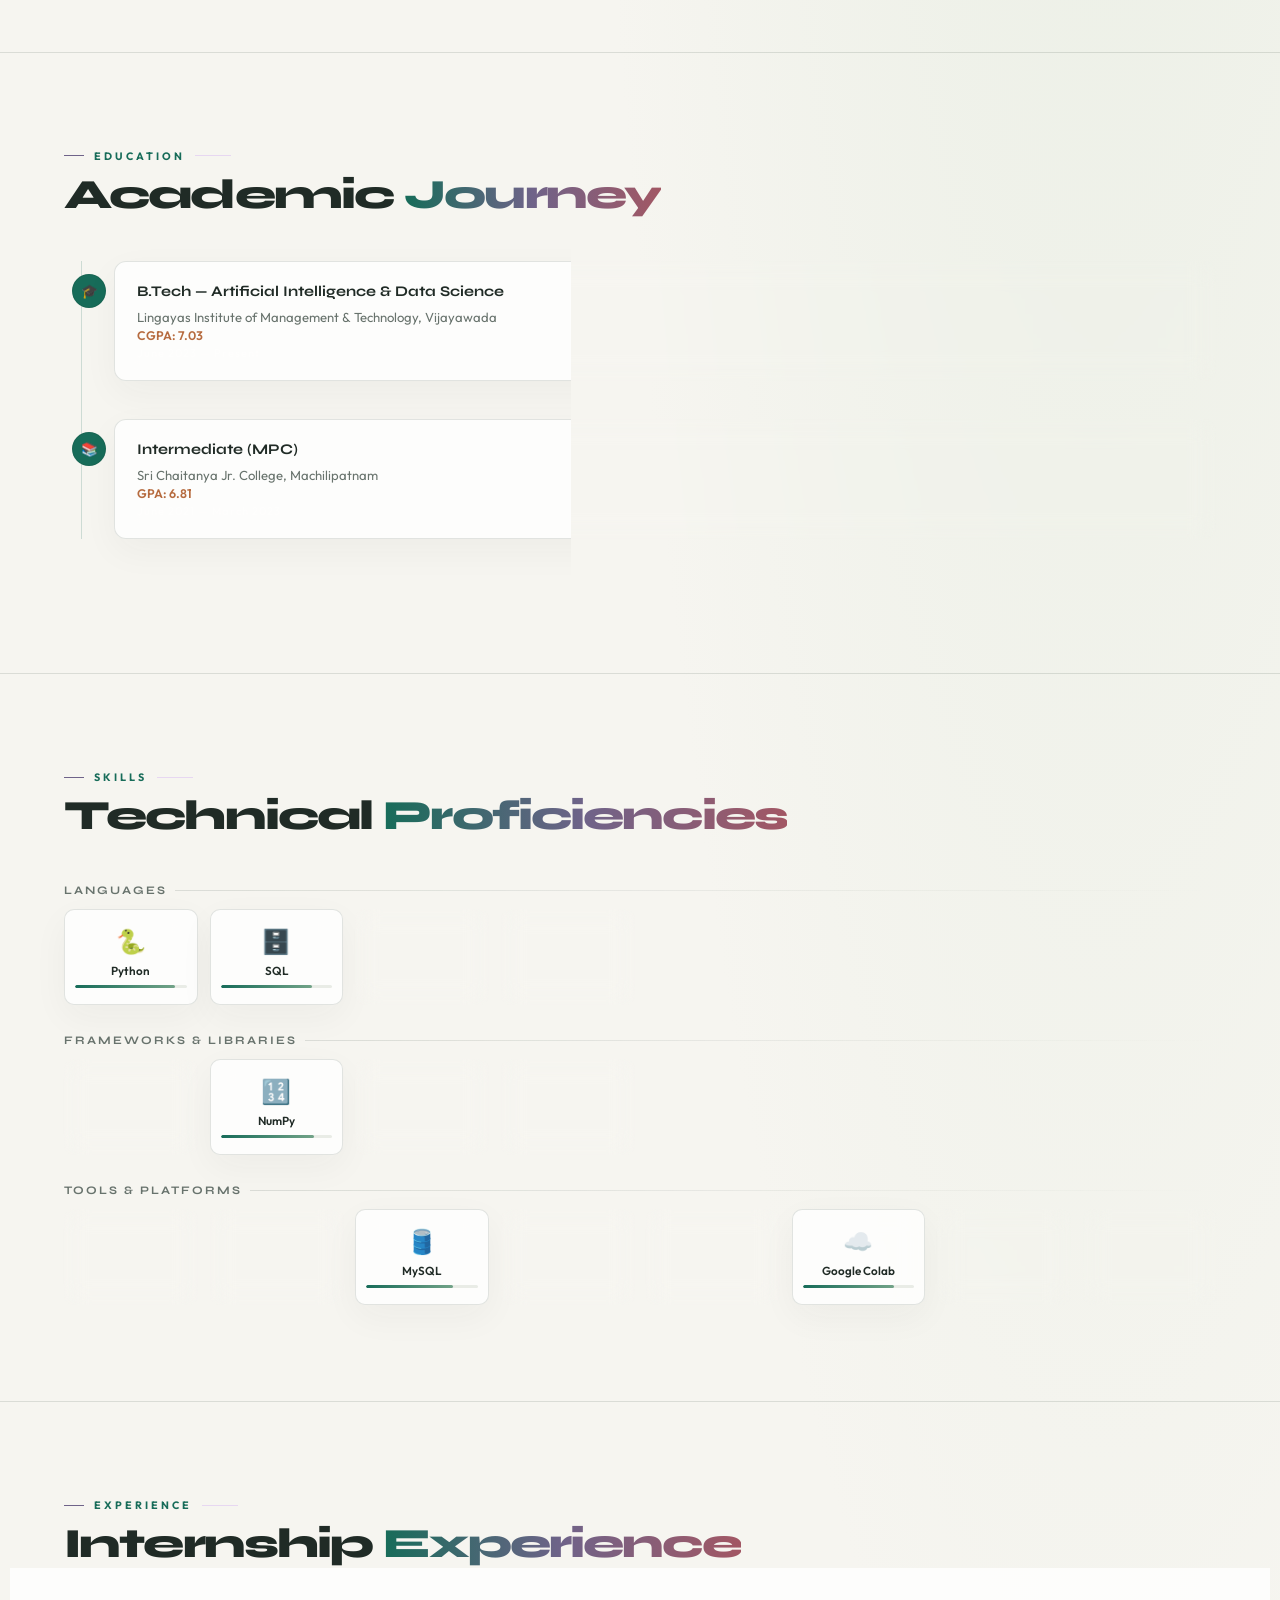
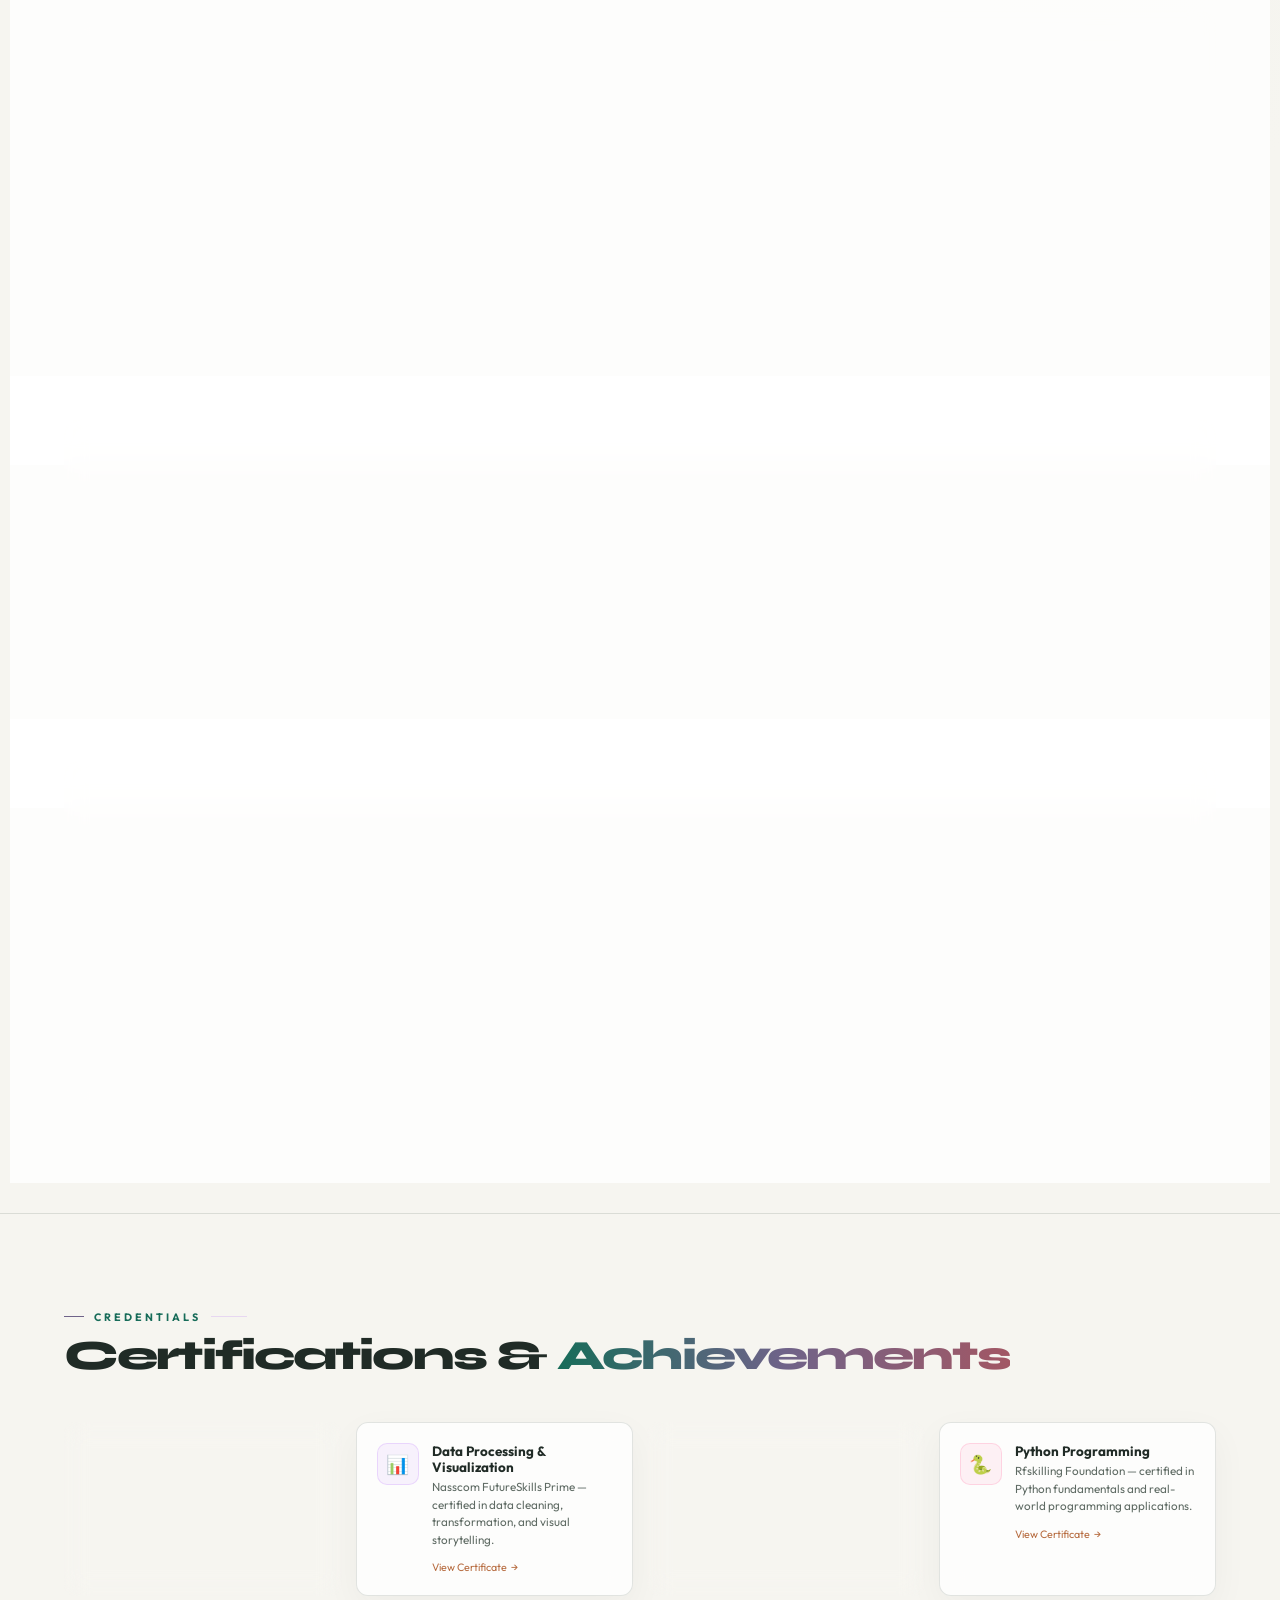
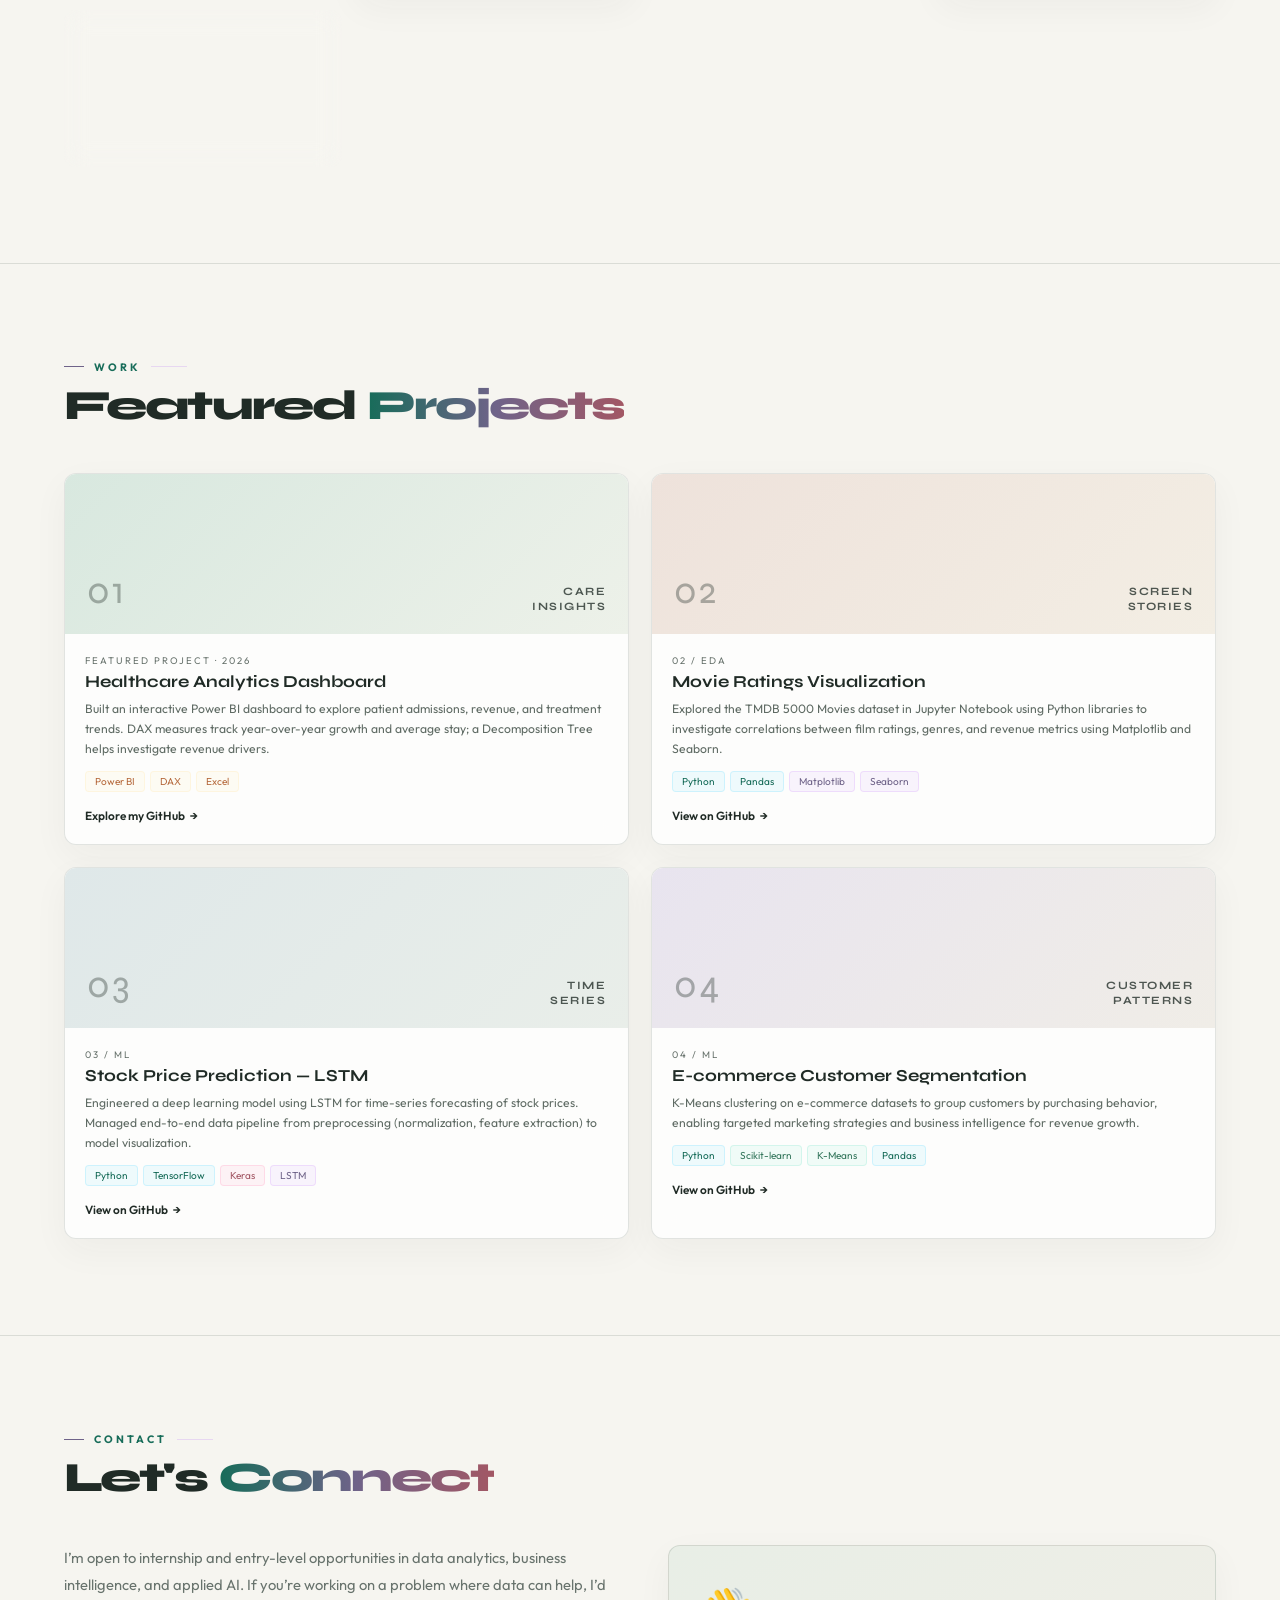
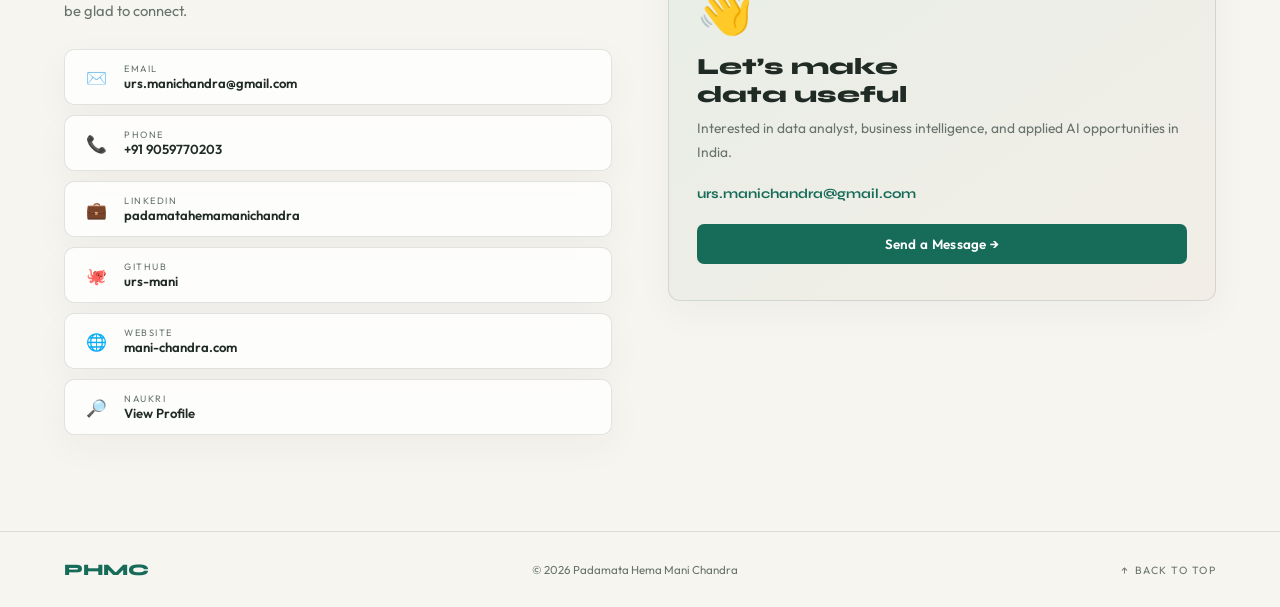
==== commit a83cb75c: "Fix profile counters and hero layout" ====
--- a/index.html
+++ b/index.html
@@ -83,11 +83,11 @@
                     <p>AI &amp; Data Science · LIMAT<br />Batch 2027</p>
                     <div class="idc-stats">
                         <div class="istat">
-                            <div class="istat-n" data-c="3">0</div>
+                            <div class="istat-n" data-c="3">3</div>
                             <div class="istat-l">Internships</div>
                         </div>
                         <div class="istat">
-                            <div class="istat-n" data-c="4">0</div>
+                            <div class="istat-n" data-c="4">4</div>
                             <div class="istat-l">Projects</div>
                         </div>
                         <div class="istat">
--- a/style.css
+++ b/style.css
@@ -2140,3 +2140,7 @@
         transition-duration: .01ms !important;
     }
 }
+
+/* Keep the name together at common laptop widths. */
+.hero-name { font-size: clamp(2.2rem, 4.6vw, 4.1rem); }
+@media(max-width:900px) { .hero-name { font-size: clamp(2.5rem, 8vw, 4.5rem); } }
